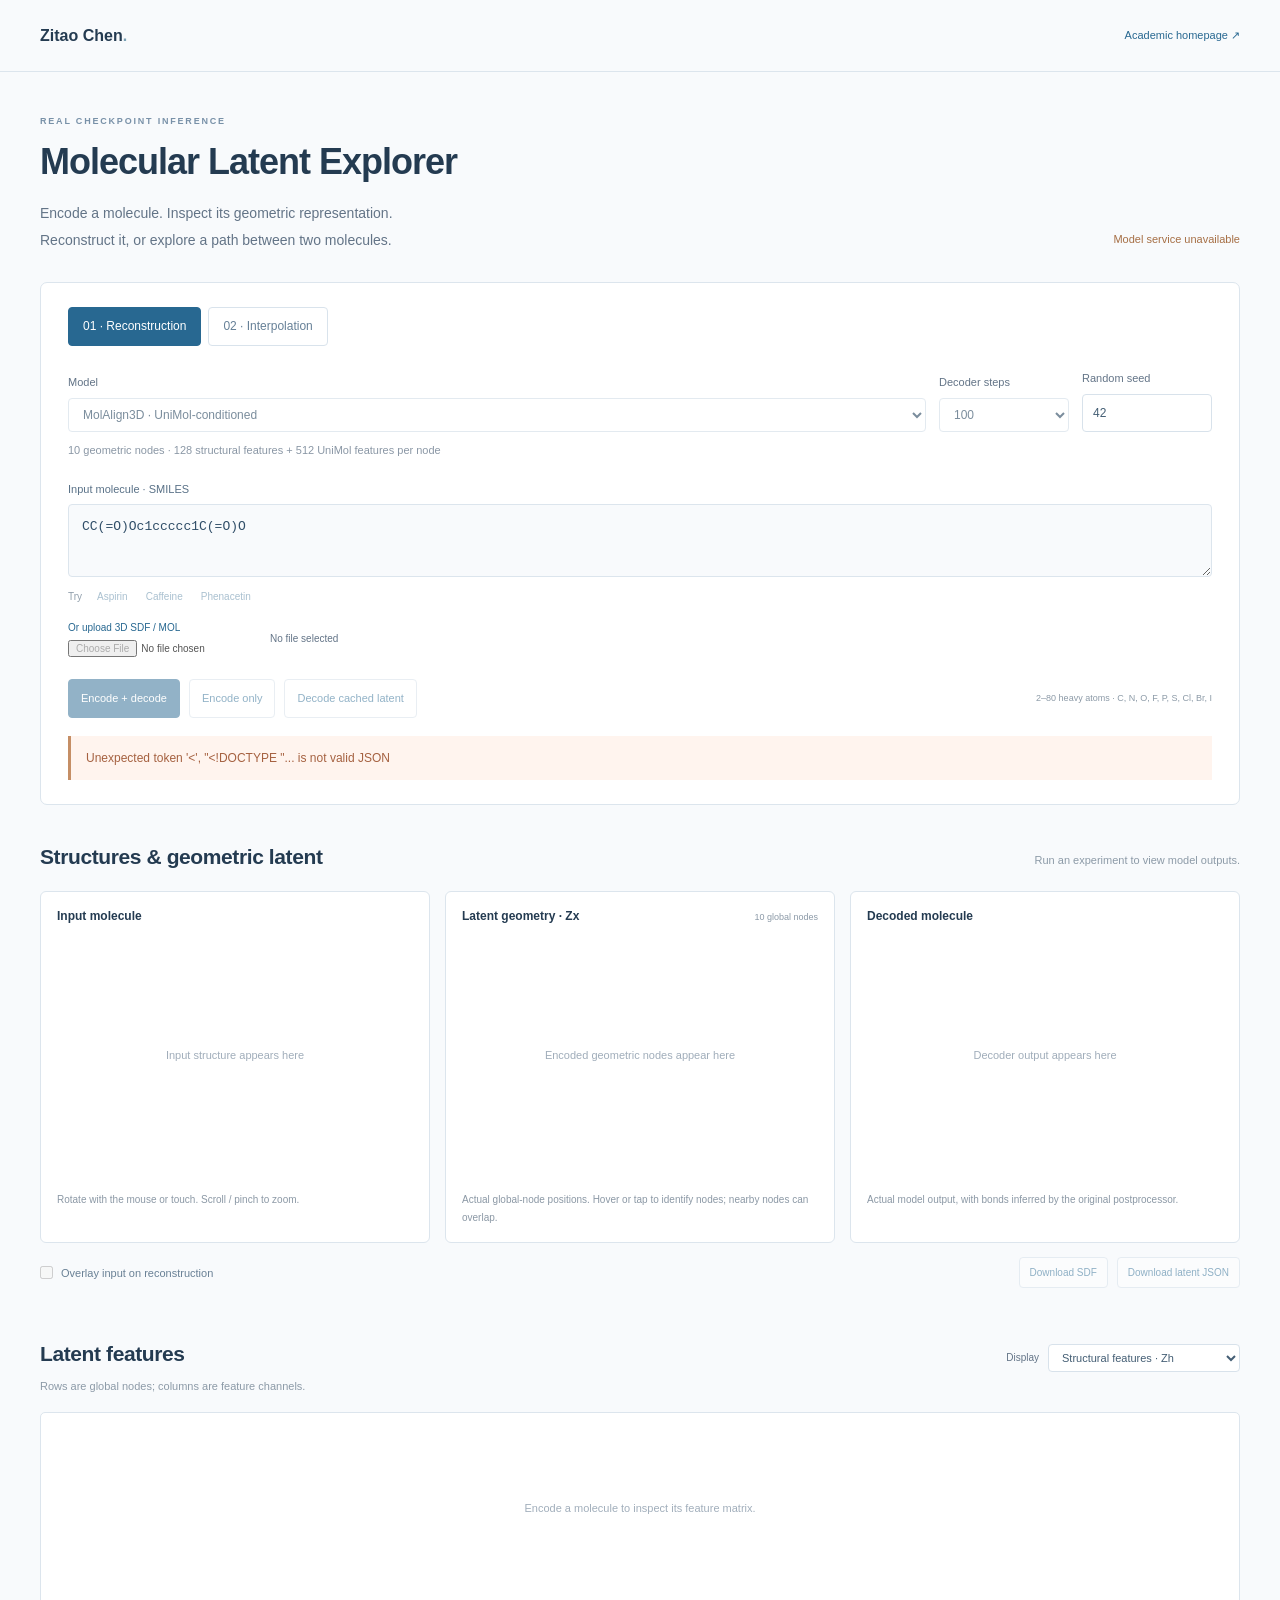
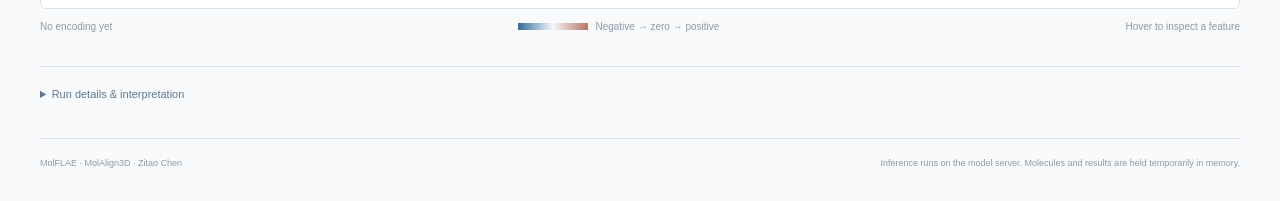
==== models/index.html @ a486e286 "Fix GitHub Pages root by moving website files out of nested folder" ====
<!doctype html>
<html lang="en">
<head>
  <meta charset="utf-8"><meta name="viewport" content="width=device-width,initial-scale=1">
  <meta name="description" content="Explore real MolFLAE and MolAlign3D checkpoints: encode molecular structures, inspect geometric latent variables, decode, and interpolate.">
  <title>Molecular Latent Explorer · Zitao Chen</title>
  <link rel="stylesheet" href="style.css">
  <script src="config.js" defer></script><script src="vendor/3Dmol-min.js" defer></script><script src="app.js" defer></script>
</head>
<body>
  <header class="topbar"><a href="/">Zitao Chen<span>.</span></a><a href="/">Academic homepage ↗</a></header>
  <main>
    <div class="intro"><p class="eyebrow">REAL CHECKPOINT INFERENCE</p><h1>Molecular Latent Explorer</h1><p>Encode a molecule. Inspect its geometric representation.<br>Reconstruct it, or explore a path between two molecules.</p><div class="connection" id="connection" role="status">Connecting to model service…</div></div>
    <div class="workspace">
      <div class="mode-selector" role="group" aria-label="Experiment"><button type="button" data-mode="reconstruction" aria-pressed="true">01 · Reconstruction</button><button type="button" data-mode="interpolation" aria-pressed="false">02 · Interpolation</button></div>
      <fieldset id="experiment-controls" disabled>
        <legend class="sr-only">Model and molecular input</legend>
        <div class="settings"><label>Model<select id="model"><option value="molalign3d">MolAlign3D · UniMol-conditioned</option><option value="molflae">MolFLAE · geometric autoencoder</option></select></label><label>Decoder steps<select id="steps"><option>50</option><option selected>100</option><option>200</option></select></label><label>Random seed<input id="seed" type="number" min="0" max="2147483647" value="42"></label><label id="frames-field" hidden>Interpolation frames<select id="frames"><option>5</option><option selected>11</option><option>21</option></select></label></div>
        <p class="model-description" id="model-description">10 geometric nodes · 128 structural features + 512 UniMol features per node</p>
        <div class="inputs" id="inputs">
          <div class="molecule-input"><label for="smiles-a" id="input-label-a">Input molecule · SMILES</label><textarea id="smiles-a" rows="2" spellcheck="false">CC(=O)Oc1ccccc1C(=O)O</textarea><div class="examples"><span>Try</span><button type="button" data-example="aspirin">Aspirin</button><button type="button" data-example="caffeine">Caffeine</button><button type="button" data-example="phenacetin">Phenacetin</button></div><div class="upload"><label class="upload-label" for="sdf-a">Or upload 3D SDF / MOL<input type="file" id="sdf-a" accept=".sdf,.mol"></label><span id="file-name-a">No file selected</span><button type="button" id="clear-file-a" hidden>Clear file</button></div></div>
          <div class="molecule-input" id="input-b" hidden><label for="smiles-b">Endpoint B · SMILES</label><textarea id="smiles-b" rows="2" spellcheck="false">CCOc1ccc(NC(C)=O)cc1</textarea><p class="input-note">SMILES are converted to one seeded 3D conformer. Uploaded 3D coordinates are used directly.</p><div class="upload"><label class="upload-label" for="sdf-b">Or upload 3D SDF / MOL<input type="file" id="sdf-b" accept=".sdf,.mol"></label><span id="file-name-b">No file selected</span><button type="button" id="clear-file-b" hidden>Clear file</button></div></div>
        </div>
        <label class="check" id="alignment-field" hidden><input type="checkbox" id="align" checked>Align endpoint B to A using corresponding latent global nodes (proper rotation)</label>
        <div class="actions"><button type="button" id="run" class="primary">Encode + decode</button><button type="button" id="encode-only">Encode only</button><button type="button" id="decode" disabled>Decode cached latent</button><span class="input-limits">2–80 heavy atoms · C, N, O, F, P, S, Cl, Br, I</span></div>
      </fieldset>
      <div class="job-status" id="job-status" hidden><div><span id="job-message" role="status" aria-live="polite">Waiting…</span><span id="elapsed"></span></div><progress id="job-progress" max="1" value="0"></progress></div>
      <p id="error" class="error" role="alert" hidden></p>
    </div>

    <section class="results" aria-labelledby="results-heading"><div class="result-heading"><h2 id="results-heading">Structures &amp; geometric latent</h2><span id="result-summary">Run an experiment to view model outputs.</span></div>
      <div class="viewer-grid" id="viewer-grid">
        <article class="view-card"><div class="view-title"><h3 id="viewer-a-label">Input molecule</h3><span id="input-atoms"></span></div><div class="viewer" id="viewer-a" role="img" aria-label="Interactive 3D input molecular structure"><span class="view-placeholder">Input structure appears here</span></div><p id="input-smiles" class="structure-caption">Rotate with the mouse or touch. Scroll / pinch to zoom.</p></article>
        <article class="view-card" id="view-card-b" hidden><div class="view-title"><h3>Endpoint B</h3><span id="input-atoms-b"></span></div><div class="viewer" id="viewer-b" role="img" aria-label="Interactive 3D endpoint B molecular structure"><span class="view-placeholder">Endpoint B appears here</span></div><p id="input-smiles-b" class="structure-caption"></p></article>
          <article class="view-card"><div class="view-title"><h3>Latent geometry · Zx</h3><span>10 global nodes</span></div><div class="viewer" id="viewer-z" role="img" aria-label="Interactive 3D latent global nodes, which are geometric representations rather than atoms"><span class="view-placeholder">Encoded geometric nodes appear here</span></div><p class="structure-caption">Actual global-node positions. Hover or tap to identify nodes; nearby nodes can overlap.</p></article>
        <article class="view-card"><div class="view-title"><h3 id="decoded-label">Decoded molecule</h3><span id="decoded-atoms"></span></div><div class="viewer" id="viewer-out" role="img" aria-label="Interactive 3D decoded molecular structure"><span class="view-placeholder">Decoder output appears here</span></div><p id="decoded-smiles" class="structure-caption">Actual model output, with bonds inferred by the original postprocessor.</p></article>
      </div>
      <div class="frame-control" id="frame-control" hidden><label for="frame-slider">Interpolation position <output id="alpha" for="frame-slider">t = 0.00</output></label><input type="range" id="frame-slider" min="0" max="10" value="0" step="1"><div><span>A · encoded endpoint</span><span>B · encoded endpoint</span></div></div>
      <div class="result-actions"><label class="check"><input type="checkbox" id="overlay" disabled>Overlay input on reconstruction</label><button type="button" id="download-sdf" disabled>Download SDF</button><button type="button" id="download-latent" disabled>Download latent JSON</button><button type="button" id="download-path" hidden>Download interpolation SDF</button></div>
      <div class="metrics" id="metrics" aria-live="polite"></div>
    </section>

    <section class="features" aria-labelledby="features-heading"><div class="result-heading"><div><h2 id="features-heading">Latent features</h2><p>Rows are global nodes; columns are feature channels.</p></div><label class="feature-selector">Display<select id="feature-kind"><option value="features">Structural features · Zh</option><option value="decoder_features">Complete decoder conditioning</option></select></label></div><div class="heatmap-shell"><canvas id="heatmap" height="195" role="img" aria-label="Latent feature heatmap, awaiting encoder output"></canvas><p id="heatmap-empty">Encode a molecule to inspect its feature matrix.</p></div><div class="heatmap-legend"><span id="feature-shape">No encoding yet</span><span><i></i>Negative → zero → positive</span><output id="feature-value">Hover to inspect a feature</output></div></section>

    <details class="run-details"><summary>Run details &amp; interpretation</summary><pre id="run-details">No run yet.</pre><p>These are the original trained checkpoints. The decoder predicts atom types and coordinates; chemical bonds are inferred afterward. RDKit sanitization is a software validity check, not a guarantee of chemical plausibility. RMSD is reported only when RDKit can find a graph correspondence between the input and decoded molecule.</p><p>For MolAlign3D, raw structural Zh has 128 channels. The decoder receives 640 channels: normalized structural features concatenated with the 512-dimensional UniMol representation. Interpolation mixes the complete conditioning, uses the same decoder seed for each frame, and rounds the interpolated heavy-atom count.</p></details>
    <footer><span>MolFLAE · MolAlign3D · Zitao Chen</span><span>Inference runs on the model server. Molecules and results are held temporarily in memory.</span></footer>
  </main>
</body></html>
---- models/style.css ----
:root{--ink:#243b51;--body:#637487;--blue:#286891;--line:#dce5ed;--soft:#f4f7fa}*{box-sizing:border-box}body{margin:0;font:14px/1.7 -apple-system,BlinkMacSystemFont,"Segoe UI",Arial,sans-serif;color:var(--body);background:#f8fafc}a{color:var(--blue);text-decoration:none}a:hover{text-decoration:underline}button,input,select,textarea{font:inherit}button{cursor:pointer}button:disabled{cursor:default;opacity:.5}button:focus-visible,input:focus-visible,select:focus-visible,textarea:focus-visible,a:focus-visible,summary:focus-visible{outline:2px solid var(--blue);outline-offset:3px}h1,h2,h3,p{margin:0}h1,h2,h3{color:var(--ink)}.sr-only{position:absolute;width:1px;height:1px;overflow:hidden;clip:rect(0,0,0,0)}[hidden]{display:none!important}.topbar{display:flex;align-items:center;justify-content:space-between;max-width:1280px;padding:22px 40px;margin:auto;border-bottom:1px solid var(--line)}.topbar>a:first-child{font-size:16px;font-weight:600;color:var(--ink)}.topbar>a:first-child span{color:#79a1b5}.topbar>a:last-child{font-size:11px}main{max-width:1280px;padding:0 40px 30px;margin:auto}.intro{position:relative;padding:42px 0 29px}.eyebrow{font-size:9px;letter-spacing:1.8px;color:#7891a8;margin-bottom:10px;font-weight:600}h1{font-size:36px;letter-spacing:-1px;font-weight:550;line-height:1.3;margin-bottom:14px}.intro>p:not(.eyebrow){font-size:14px;line-height:1.9}.connection{position:absolute;right:0;bottom:34px;font-size:11px;color:#8a97a4}.connection.connected{color:#54836b}.connection.failed{color:#a66f45}.workspace{border:1px solid var(--line);border-radius:7px;background:#fff;padding:24px 27px}.mode-selector{display:flex;gap:7px;margin-bottom:23px;flex-wrap:wrap}.mode-selector button{border:1px solid #d9e3ec;padding:8px 14px;color:#668097;background:#fff;border-radius:4px;font-size:12px}.mode-selector button[aria-pressed=true]{color:#fff;background:var(--blue);border-color:var(--blue)}fieldset{margin:0;padding:0;border:0;min-width:0}.settings{display:flex;gap:13px;flex-wrap:wrap;align-items:end}.settings>label{display:flex;flex-direction:column;gap:6px;font-size:11px;min-width:0}.settings>label:first-child{flex:1 1 300px}.settings>label:not(:first-child){flex:0 1 130px}select,input[type=number]{border:1px solid #d8e2eb;background:#fff;border-radius:4px;padding:8px 10px;color:#445e74;max-width:100%;min-width:0;font-size:12px}.model-description{font-size:11px;color:#8a97a5;margin-top:9px}.inputs{display:grid;grid-template-columns:minmax(0,1fr);gap:22px;margin-top:20px}.inputs.paired{grid-template-columns:repeat(2,minmax(0,1fr))}.molecule-input{min-width:0}.molecule-input>label{font-size:11px;color:#597187;display:block;margin-bottom:6px}textarea{width:100%;display:block;resize:vertical;min-height:73px;background:#f8fafc;border:1px solid #dce5ed;border-radius:4px;padding:11px 13px;color:#304e68;font:13px/1.7 ui-monospace,SFMono-Regular,Menlo,monospace;overflow-wrap:anywhere}.examples{display:flex;align-items:center;flex-wrap:wrap;gap:6px;margin-top:8px;font-size:10px}.examples>span{margin-right:3px;color:#92a0ad}.examples button{font-size:10px;background:#fff;border:0;color:#5784a3;padding:3px 6px}.upload{display:flex;align-items:center;flex-wrap:wrap;gap:7px 12px;margin-top:11px;font-size:10px}.upload-label{color:var(--blue);cursor:pointer;position:relative}.upload input[type=file]{display:block;max-width:205px;margin-top:4px;font-size:10px}.upload>span{font-size:10px;overflow-wrap:anywhere}.upload button{border:0;background:none;color:#8a6b5b;font-size:10px;padding:2px}.input-note{font-size:10px;margin-top:8px;line-height:1.8;color:#8c99a5}.check{display:inline-flex;gap:8px;align-items:center;font-size:11px;color:#698095}.check input{margin:0;accent-color:var(--blue)}#alignment-field{margin-top:17px}.actions{display:flex;gap:9px;align-items:center;flex-wrap:wrap;margin-top:22px}.actions button,.result-actions button{padding:9px 12px;border:1px solid #d4dfe9;border-radius:4px;color:var(--blue);background:#fff;font-size:11px}.actions .primary{color:#fff;background:var(--blue);border-color:var(--blue)}.input-limits{margin-left:auto;color:#8c9aa7;font-size:9px}.job-status{margin-top:21px;font-size:11px}.job-status>div{display:flex;justify-content:space-between;gap:15px}.job-status progress{display:block;width:100%;height:6px;border:0;accent-color:var(--blue);margin-top:9px}.error{font-size:12px;background:#fff4ee;color:#a56140;border-left:3px solid #c58e65;padding:12px 15px;margin-top:18px}.results,.features{margin-top:34px}.result-heading{display:flex;justify-content:space-between;align-items:baseline;gap:12px;flex-wrap:wrap;margin-bottom:16px}h2{font-size:21px;font-weight:550;letter-spacing:-.4px}.result-heading>span{font-size:11px;color:#8c9aa7}.result-heading p{font-size:11px;color:#8c9aa7;margin-top:5px}.viewer-grid{display:grid;grid-template-columns:repeat(3,minmax(0,1fr));gap:15px}.viewer-grid.four{grid-template-columns:repeat(4,minmax(0,1fr))}.view-card{background:#fff;border:1px solid var(--line);border-radius:6px;min-width:0;overflow:hidden}.view-title{display:flex;justify-content:space-between;gap:9px;align-items:baseline;padding:14px 16px 0}h3{font-size:12px;font-weight:550}.view-title>span{font-size:9px;color:#8b99a7;white-space:nowrap}.viewer{height:265px;position:relative;background:#fff;isolation:isolate}.viewer canvas{max-width:100%}.view-placeholder{position:absolute;left:15px;right:15px;top:45%;text-align:center;color:#a0adba;font-size:11px}.structure-caption{padding:0 16px 15px;min-height:46px;font-size:10px;line-height:1.8;color:#8b98a5;overflow-wrap:anywhere}.frame-control{background:#eef4f8;border-radius:5px;padding:16px 20px;margin-top:17px}.frame-control label{font-size:12px;color:#4e6e86;display:block}.frame-control output{float:right;font-variant-numeric:tabular-nums}.frame-control input{display:block;width:100%;accent-color:var(--blue);margin:12px 0 6px}.frame-control>div{display:flex;justify-content:space-between;font-size:10px;color:#8a9ba8}.result-actions{display:flex;gap:9px;flex-wrap:wrap;align-items:center;margin-top:14px}.result-actions .check{margin-right:auto}.result-actions button{font-size:10px;padding:6px 10px}.metrics{display:flex;gap:7px 20px;flex-wrap:wrap;font-size:11px;margin-top:14px;color:#7d8f9e}.metrics span{border-right:1px solid #dce5ed;padding-right:19px}.metrics span:last-child{border-right:0}.metrics strong{font-weight:550;color:#486a83;margin-left:5px}.feature-selector{font-size:10px;display:flex;align-items:center;gap:9px}.feature-selector select{font-size:11px;padding:6px 9px}.heatmap-shell{position:relative;border:1px solid var(--line);border-radius:5px;background:#fff;min-height:195px}#heatmap{display:block;width:100%;height:195px}#heatmap-empty{position:absolute;left:20px;right:20px;top:44%;text-align:center;font-size:11px;color:#a1aebb;pointer-events:none}.heatmap-legend{display:flex;gap:8px 22px;justify-content:space-between;flex-wrap:wrap;font-size:10px;margin-top:9px;color:#8c9aa7}.heatmap-legend i{display:inline-block;width:70px;height:7px;background:linear-gradient(90deg,#346b9b,#f5f7fa,#b77762);margin-right:7px}.heatmap-legend output{font-variant-numeric:tabular-nums}.run-details{margin-top:31px;border-top:1px solid var(--line);padding-top:18px;font-size:11px}.run-details summary{color:#5b7890;cursor:pointer;width:max-content;max-width:100%}.run-details pre{font-size:10px;padding:16px;background:#eef3f7;border-radius:4px;white-space:pre-wrap;overflow-wrap:anywhere;margin:13px 0}.run-details p{font-size:11px;line-height:1.9;color:#8a98a5;margin:10px 0}footer{margin-top:34px;padding-top:17px;border-top:1px solid var(--line);display:flex;justify-content:space-between;gap:12px;font-size:9px;color:#8c9aa7}@media(max-width:1000px){main,.topbar{padding-left:25px;padding-right:25px}.viewer-grid.four{grid-template-columns:repeat(2,minmax(0,1fr))}.connection{position:static;margin-top:16px}.intro{padding-top:31px}.input-limits{flex-basis:100%;margin-top:5px}.view-title{flex-wrap:wrap;gap:3px}.workspace{padding:21px}.viewer{height:235px}}@media(max-width:650px){main,.topbar{padding-left:17px;padding-right:17px}.topbar{padding-top:17px;padding-bottom:17px}h1{font-size:28px}.intro>p:not(.eyebrow){font-size:12px}.settings{gap:10px}.settings>label:first-child{flex-basis:100%}.settings>label:not(:first-child){flex:1 1 90px}.settings input{width:100%}.inputs.paired{grid-template-columns:1fr}.workspace{padding:18px 15px}.viewer-grid,.viewer-grid.four{grid-template-columns:1fr}.viewer{height:270px}.view-title{flex-wrap:nowrap}.mode-selector button{font-size:11px;padding:8px 10px}.result-heading h2{font-size:19px}.metrics{font-size:10px;gap:6px 10px}.metrics span{padding-right:9px}.feature-selector{flex-wrap:wrap;gap:7px}.feature-selector select{max-width:100%}.heatmap-legend{font-size:9px}.result-actions .check{flex-basis:100%;margin-bottom:4px}.input-limits{font-size:8px}footer{flex-wrap:wrap}.actions button{padding:9px 10px;font-size:10px}.topbar>a:last-child{font-size:10px}.check{font-size:10px}textarea{font-size:12px}#alignment-field{align-items:start}.view-title>span{font-size:9px}}@media(pointer:coarse){button{min-height:40px}input[type=range]{min-height:32px}textarea,input[type=number],select{font-size:16px}}@media(prefers-reduced-motion:reduce){*{scroll-behavior:auto!important}}
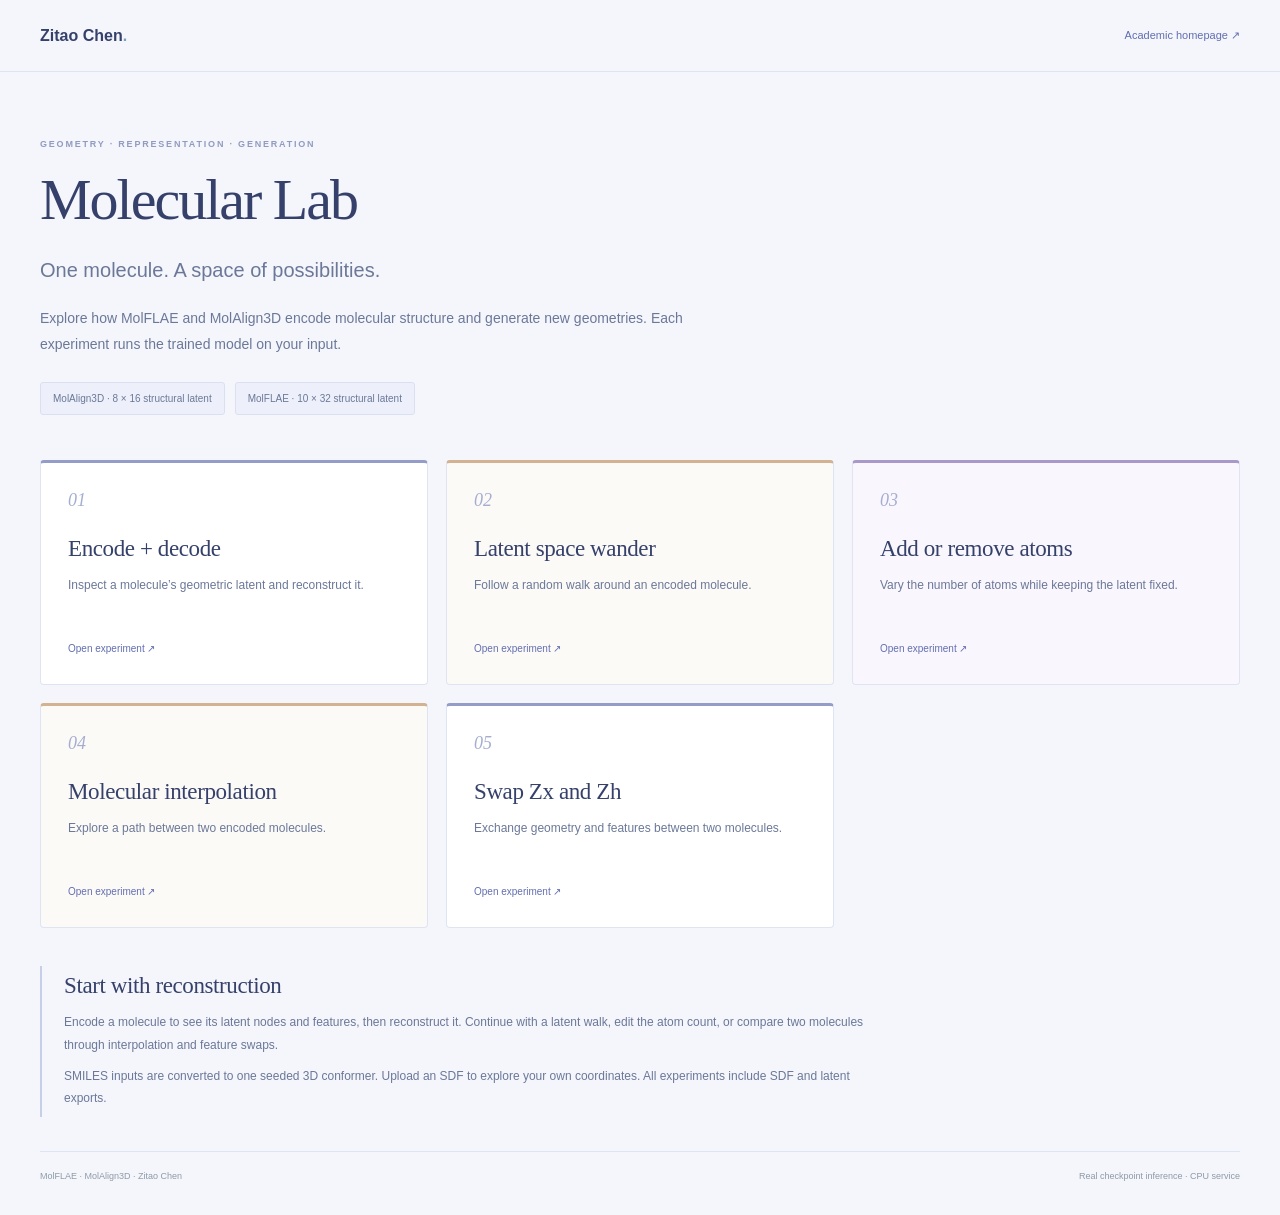
==== commit 9c41697f: "Publish five molecular experiments with the verified 16D MolAlign3D release" ====
--- a/models/index.html
+++ b/models/index.html
@@ -1,48 +1 @@
-<!doctype html>
-<html lang="en">
-<head>
-  <meta charset="utf-8"><meta name="viewport" content="width=device-width,initial-scale=1">
-  <meta name="description" content="Explore real MolFLAE and MolAlign3D checkpoints: encode molecular structures, inspect geometric latent variables, decode, and interpolate.">
-  <title>Molecular Latent Explorer · Zitao Chen</title>
-  <link rel="stylesheet" href="style.css">
-  <script src="config.js" defer></script><script src="vendor/3Dmol-min.js" defer></script><script src="app.js" defer></script>
-</head>
-<body>
-  <header class="topbar"><a href="/">Zitao Chen<span>.</span></a><a href="/">Academic homepage ↗</a></header>
-  <main>
-    <div class="intro"><p class="eyebrow">REAL CHECKPOINT INFERENCE</p><h1>Molecular Latent Explorer</h1><p>Encode a molecule. Inspect its geometric representation.<br>Reconstruct it, or explore a path between two molecules.</p><div class="connection" id="connection" role="status">Connecting to model service…</div></div>
-    <div class="workspace">
-      <div class="mode-selector" role="group" aria-label="Experiment"><button type="button" data-mode="reconstruction" aria-pressed="true">01 · Reconstruction</button><button type="button" data-mode="interpolation" aria-pressed="false">02 · Interpolation</button></div>
-      <fieldset id="experiment-controls" disabled>
-        <legend class="sr-only">Model and molecular input</legend>
-        <div class="settings"><label>Model<select id="model"><option value="molalign3d">MolAlign3D · UniMol-conditioned</option><option value="molflae">MolFLAE · geometric autoencoder</option></select></label><label>Decoder steps<select id="steps"><option>50</option><option selected>100</option><option>200</option></select></label><label>Random seed<input id="seed" type="number" min="0" max="2147483647" value="42"></label><label id="frames-field" hidden>Interpolation frames<select id="frames"><option>5</option><option selected>11</option><option>21</option></select></label></div>
-        <p class="model-description" id="model-description">10 geometric nodes · 128 structural features + 512 UniMol features per node</p>
-        <div class="inputs" id="inputs">
-          <div class="molecule-input"><label for="smiles-a" id="input-label-a">Input molecule · SMILES</label><textarea id="smiles-a" rows="2" spellcheck="false">CC(=O)Oc1ccccc1C(=O)O</textarea><div class="examples"><span>Try</span><button type="button" data-example="aspirin">Aspirin</button><button type="button" data-example="caffeine">Caffeine</button><button type="button" data-example="phenacetin">Phenacetin</button></div><div class="upload"><label class="upload-label" for="sdf-a">Or upload 3D SDF / MOL<input type="file" id="sdf-a" accept=".sdf,.mol"></label><span id="file-name-a">No file selected</span><button type="button" id="clear-file-a" hidden>Clear file</button></div></div>
-          <div class="molecule-input" id="input-b" hidden><label for="smiles-b">Endpoint B · SMILES</label><textarea id="smiles-b" rows="2" spellcheck="false">CCOc1ccc(NC(C)=O)cc1</textarea><p class="input-note">SMILES are converted to one seeded 3D conformer. Uploaded 3D coordinates are used directly.</p><div class="upload"><label class="upload-label" for="sdf-b">Or upload 3D SDF / MOL<input type="file" id="sdf-b" accept=".sdf,.mol"></label><span id="file-name-b">No file selected</span><button type="button" id="clear-file-b" hidden>Clear file</button></div></div>
-        </div>
-        <label class="check" id="alignment-field" hidden><input type="checkbox" id="align" checked>Align endpoint B to A using corresponding latent global nodes (proper rotation)</label>
-        <div class="actions"><button type="button" id="run" class="primary">Encode + decode</button><button type="button" id="encode-only">Encode only</button><button type="button" id="decode" disabled>Decode cached latent</button><span class="input-limits">2–80 heavy atoms · C, N, O, F, P, S, Cl, Br, I</span></div>
-      </fieldset>
-      <div class="job-status" id="job-status" hidden><div><span id="job-message" role="status" aria-live="polite">Waiting…</span><span id="elapsed"></span></div><progress id="job-progress" max="1" value="0"></progress></div>
-      <p id="error" class="error" role="alert" hidden></p>
-    </div>
-
-    <section class="results" aria-labelledby="results-heading"><div class="result-heading"><h2 id="results-heading">Structures &amp; geometric latent</h2><span id="result-summary">Run an experiment to view model outputs.</span></div>
-      <div class="viewer-grid" id="viewer-grid">
-        <article class="view-card"><div class="view-title"><h3 id="viewer-a-label">Input molecule</h3><span id="input-atoms"></span></div><div class="viewer" id="viewer-a" role="img" aria-label="Interactive 3D input molecular structure"><span class="view-placeholder">Input structure appears here</span></div><p id="input-smiles" class="structure-caption">Rotate with the mouse or touch. Scroll / pinch to zoom.</p></article>
-        <article class="view-card" id="view-card-b" hidden><div class="view-title"><h3>Endpoint B</h3><span id="input-atoms-b"></span></div><div class="viewer" id="viewer-b" role="img" aria-label="Interactive 3D endpoint B molecular structure"><span class="view-placeholder">Endpoint B appears here</span></div><p id="input-smiles-b" class="structure-caption"></p></article>
-          <article class="view-card"><div class="view-title"><h3>Latent geometry · Zx</h3><span>10 global nodes</span></div><div class="viewer" id="viewer-z" role="img" aria-label="Interactive 3D latent global nodes, which are geometric representations rather than atoms"><span class="view-placeholder">Encoded geometric nodes appear here</span></div><p class="structure-caption">Actual global-node positions. Hover or tap to identify nodes; nearby nodes can overlap.</p></article>
-        <article class="view-card"><div class="view-title"><h3 id="decoded-label">Decoded molecule</h3><span id="decoded-atoms"></span></div><div class="viewer" id="viewer-out" role="img" aria-label="Interactive 3D decoded molecular structure"><span class="view-placeholder">Decoder output appears here</span></div><p id="decoded-smiles" class="structure-caption">Actual model output, with bonds inferred by the original postprocessor.</p></article>
-      </div>
-      <div class="frame-control" id="frame-control" hidden><label for="frame-slider">Interpolation position <output id="alpha" for="frame-slider">t = 0.00</output></label><input type="range" id="frame-slider" min="0" max="10" value="0" step="1"><div><span>A · encoded endpoint</span><span>B · encoded endpoint</span></div></div>
-      <div class="result-actions"><label class="check"><input type="checkbox" id="overlay" disabled>Overlay input on reconstruction</label><button type="button" id="download-sdf" disabled>Download SDF</button><button type="button" id="download-latent" disabled>Download latent JSON</button><button type="button" id="download-path" hidden>Download interpolation SDF</button></div>
-      <div class="metrics" id="metrics" aria-live="polite"></div>
-    </section>
-
-    <section class="features" aria-labelledby="features-heading"><div class="result-heading"><div><h2 id="features-heading">Latent features</h2><p>Rows are global nodes; columns are feature channels.</p></div><label class="feature-selector">Display<select id="feature-kind"><option value="features">Structural features · Zh</option><option value="decoder_features">Complete decoder conditioning</option></select></label></div><div class="heatmap-shell"><canvas id="heatmap" height="195" role="img" aria-label="Latent feature heatmap, awaiting encoder output"></canvas><p id="heatmap-empty">Encode a molecule to inspect its feature matrix.</p></div><div class="heatmap-legend"><span id="feature-shape">No encoding yet</span><span><i></i>Negative → zero → positive</span><output id="feature-value">Hover to inspect a feature</output></div></section>
-
-    <details class="run-details"><summary>Run details &amp; interpretation</summary><pre id="run-details">No run yet.</pre><p>These are the original trained checkpoints. The decoder predicts atom types and coordinates; chemical bonds are inferred afterward. RDKit sanitization is a software validity check, not a guarantee of chemical plausibility. RMSD is reported only when RDKit can find a graph correspondence between the input and decoded molecule.</p><p>For MolAlign3D, raw structural Zh has 128 channels. The decoder receives 640 channels: normalized structural features concatenated with the 512-dimensional UniMol representation. Interpolation mixes the complete conditioning, uses the same decoder seed for each frame, and rounds the interpolated heavy-atom count.</p></details>
-    <footer><span>MolFLAE · MolAlign3D · Zitao Chen</span><span>Inference runs on the model server. Molecules and results are held temporarily in memory.</span></footer>
-  </main>
-</body></html>
+<!doctype html><html lang="en"><head><meta charset="utf-8"><meta name="viewport" content="width=device-width,initial-scale=1"><title>Molecular Lab · Zitao Chen</title><meta name="description" content="Explore MolFLAE and MolAlign3D through five experiments with real trained models."><link rel="stylesheet" href="style.css"></head><body><header class="topbar"><a href="/">Zitao Chen<span>.</span></a><a href="/">Academic homepage ↗</a></header><main><div class="lab-hero"><p class="eyebrow">GEOMETRY · REPRESENTATION · GENERATION</p><h1>Molecular Lab</h1><p>One molecule. A space of possibilities.</p><p class="lab-description">Explore how MolFLAE and MolAlign3D encode molecular structure and generate new geometries. Each experiment runs the trained model on your input.</p><div class="model-badges"><span>MolAlign3D · 8 × 16 structural latent</span><span>MolFLAE · 10 × 32 structural latent</span></div></div><div class="experiment-cards"><a class="experiment-card" href="encode-decode/"><span class="card-number">01</span><h2>Encode + decode</h2><p>Inspect a molecule’s geometric latent and reconstruct it.</p><span class="card-link">Open experiment ↗</span></a><a class="experiment-card" href="wander/"><span class="card-number">02</span><h2>Latent space wander</h2><p>Follow a random walk around an encoded molecule.</p><span class="card-link">Open experiment ↗</span></a><a class="experiment-card" href="atom-edit/"><span class="card-number">03</span><h2>Add or remove atoms</h2><p>Vary the number of atoms while keeping the latent fixed.</p><span class="card-link">Open experiment ↗</span></a><a class="experiment-card" href="interpolation/"><span class="card-number">04</span><h2>Molecular interpolation</h2><p>Explore a path between two encoded molecules.</p><span class="card-link">Open experiment ↗</span></a><a class="experiment-card" href="swap/"><span class="card-number">05</span><h2>Swap Zx and Zh</h2><p>Exchange geometry and features between two molecules.</p><span class="card-link">Open experiment ↗</span></a></div><aside class="lab-note"><h2>Start with reconstruction</h2><p>Encode a molecule to see its latent nodes and features, then reconstruct it. Continue with a latent walk, edit the atom count, or compare two molecules through interpolation and feature swaps.</p><p>SMILES inputs are converted to one seeded 3D conformer. Upload an SDF to explore your own coordinates. All experiments include SDF and latent exports.</p></aside><footer><span>MolFLAE · MolAlign3D · Zitao Chen</span><span>Real checkpoint inference · CPU service</span></footer></main></body></html>
--- a/models/style.css
+++ b/models/style.css
@@ -1 +1,3 @@
 :root{--ink:#243b51;--body:#637487;--blue:#286891;--line:#dce5ed;--soft:#f4f7fa}*{box-sizing:border-box}body{margin:0;font:14px/1.7 -apple-system,BlinkMacSystemFont,"Segoe UI",Arial,sans-serif;color:var(--body);background:#f8fafc}a{color:var(--blue);text-decoration:none}a:hover{text-decoration:underline}button,input,select,textarea{font:inherit}button{cursor:pointer}button:disabled{cursor:default;opacity:.5}button:focus-visible,input:focus-visible,select:focus-visible,textarea:focus-visible,a:focus-visible,summary:focus-visible{outline:2px solid var(--blue);outline-offset:3px}h1,h2,h3,p{margin:0}h1,h2,h3{color:var(--ink)}.sr-only{position:absolute;width:1px;height:1px;overflow:hidden;clip:rect(0,0,0,0)}[hidden]{display:none!important}.topbar{display:flex;align-items:center;justify-content:space-between;max-width:1280px;padding:22px 40px;margin:auto;border-bottom:1px solid var(--line)}.topbar>a:first-child{font-size:16px;font-weight:600;color:var(--ink)}.topbar>a:first-child span{color:#79a1b5}.topbar>a:last-child{font-size:11px}main{max-width:1280px;padding:0 40px 30px;margin:auto}.intro{position:relative;padding:42px 0 29px}.eyebrow{font-size:9px;letter-spacing:1.8px;color:#7891a8;margin-bottom:10px;font-weight:600}h1{font-size:36px;letter-spacing:-1px;font-weight:550;line-height:1.3;margin-bottom:14px}.intro>p:not(.eyebrow){font-size:14px;line-height:1.9}.connection{position:absolute;right:0;bottom:34px;font-size:11px;color:#8a97a4}.connection.connected{color:#54836b}.connection.failed{color:#a66f45}.workspace{border:1px solid var(--line);border-radius:7px;background:#fff;padding:24px 27px}.mode-selector{display:flex;gap:7px;margin-bottom:23px;flex-wrap:wrap}.mode-selector button{border:1px solid #d9e3ec;padding:8px 14px;color:#668097;background:#fff;border-radius:4px;font-size:12px}.mode-selector button[aria-pressed=true]{color:#fff;background:var(--blue);border-color:var(--blue)}fieldset{margin:0;padding:0;border:0;min-width:0}.settings{display:flex;gap:13px;flex-wrap:wrap;align-items:end}.settings>label{display:flex;flex-direction:column;gap:6px;font-size:11px;min-width:0}.settings>label:first-child{flex:1 1 300px}.settings>label:not(:first-child){flex:0 1 130px}select,input[type=number]{border:1px solid #d8e2eb;background:#fff;border-radius:4px;padding:8px 10px;color:#445e74;max-width:100%;min-width:0;font-size:12px}.model-description{font-size:11px;color:#8a97a5;margin-top:9px}.inputs{display:grid;grid-template-columns:minmax(0,1fr);gap:22px;margin-top:20px}.inputs.paired{grid-template-columns:repeat(2,minmax(0,1fr))}.molecule-input{min-width:0}.molecule-input>label{font-size:11px;color:#597187;display:block;margin-bottom:6px}textarea{width:100%;display:block;resize:vertical;min-height:73px;background:#f8fafc;border:1px solid #dce5ed;border-radius:4px;padding:11px 13px;color:#304e68;font:13px/1.7 ui-monospace,SFMono-Regular,Menlo,monospace;overflow-wrap:anywhere}.examples{display:flex;align-items:center;flex-wrap:wrap;gap:6px;margin-top:8px;font-size:10px}.examples>span{margin-right:3px;color:#92a0ad}.examples button{font-size:10px;background:#fff;border:0;color:#5784a3;padding:3px 6px}.upload{display:flex;align-items:center;flex-wrap:wrap;gap:7px 12px;margin-top:11px;font-size:10px}.upload-label{color:var(--blue);cursor:pointer;position:relative}.upload input[type=file]{display:block;max-width:205px;margin-top:4px;font-size:10px}.upload>span{font-size:10px;overflow-wrap:anywhere}.upload button{border:0;background:none;color:#8a6b5b;font-size:10px;padding:2px}.input-note{font-size:10px;margin-top:8px;line-height:1.8;color:#8c99a5}.check{display:inline-flex;gap:8px;align-items:center;font-size:11px;color:#698095}.check input{margin:0;accent-color:var(--blue)}#alignment-field{margin-top:17px}.actions{display:flex;gap:9px;align-items:center;flex-wrap:wrap;margin-top:22px}.actions button,.result-actions button{padding:9px 12px;border:1px solid #d4dfe9;border-radius:4px;color:var(--blue);background:#fff;font-size:11px}.actions .primary{color:#fff;background:var(--blue);border-color:var(--blue)}.input-limits{margin-left:auto;color:#8c9aa7;font-size:9px}.job-status{margin-top:21px;font-size:11px}.job-status>div{display:flex;justify-content:space-between;gap:15px}.job-status progress{display:block;width:100%;height:6px;border:0;accent-color:var(--blue);margin-top:9px}.error{font-size:12px;background:#fff4ee;color:#a56140;border-left:3px solid #c58e65;padding:12px 15px;margin-top:18px}.results,.features{margin-top:34px}.result-heading{display:flex;justify-content:space-between;align-items:baseline;gap:12px;flex-wrap:wrap;margin-bottom:16px}h2{font-size:21px;font-weight:550;letter-spacing:-.4px}.result-heading>span{font-size:11px;color:#8c9aa7}.result-heading p{font-size:11px;color:#8c9aa7;margin-top:5px}.viewer-grid{display:grid;grid-template-columns:repeat(3,minmax(0,1fr));gap:15px}.viewer-grid.four{grid-template-columns:repeat(4,minmax(0,1fr))}.view-card{background:#fff;border:1px solid var(--line);border-radius:6px;min-width:0;overflow:hidden}.view-title{display:flex;justify-content:space-between;gap:9px;align-items:baseline;padding:14px 16px 0}h3{font-size:12px;font-weight:550}.view-title>span{font-size:9px;color:#8b99a7;white-space:nowrap}.viewer{height:265px;position:relative;background:#fff;isolation:isolate}.viewer canvas{max-width:100%}.view-placeholder{position:absolute;left:15px;right:15px;top:45%;text-align:center;color:#a0adba;font-size:11px}.structure-caption{padding:0 16px 15px;min-height:46px;font-size:10px;line-height:1.8;color:#8b98a5;overflow-wrap:anywhere}.frame-control{background:#eef4f8;border-radius:5px;padding:16px 20px;margin-top:17px}.frame-control label{font-size:12px;color:#4e6e86;display:block}.frame-control output{float:right;font-variant-numeric:tabular-nums}.frame-control input{display:block;width:100%;accent-color:var(--blue);margin:12px 0 6px}.frame-control>div{display:flex;justify-content:space-between;font-size:10px;color:#8a9ba8}.result-actions{display:flex;gap:9px;flex-wrap:wrap;align-items:center;margin-top:14px}.result-actions .check{margin-right:auto}.result-actions button{font-size:10px;padding:6px 10px}.metrics{display:flex;gap:7px 20px;flex-wrap:wrap;font-size:11px;margin-top:14px;color:#7d8f9e}.metrics span{border-right:1px solid #dce5ed;padding-right:19px}.metrics span:last-child{border-right:0}.metrics strong{font-weight:550;color:#486a83;margin-left:5px}.feature-selector{font-size:10px;display:flex;align-items:center;gap:9px}.feature-selector select{font-size:11px;padding:6px 9px}.heatmap-shell{position:relative;border:1px solid var(--line);border-radius:5px;background:#fff;min-height:195px}#heatmap{display:block;width:100%;height:195px}#heatmap-empty{position:absolute;left:20px;right:20px;top:44%;text-align:center;font-size:11px;color:#a1aebb;pointer-events:none}.heatmap-legend{display:flex;gap:8px 22px;justify-content:space-between;flex-wrap:wrap;font-size:10px;margin-top:9px;color:#8c9aa7}.heatmap-legend i{display:inline-block;width:70px;height:7px;background:linear-gradient(90deg,#346b9b,#f5f7fa,#b77762);margin-right:7px}.heatmap-legend output{font-variant-numeric:tabular-nums}.run-details{margin-top:31px;border-top:1px solid var(--line);padding-top:18px;font-size:11px}.run-details summary{color:#5b7890;cursor:pointer;width:max-content;max-width:100%}.run-details pre{font-size:10px;padding:16px;background:#eef3f7;border-radius:4px;white-space:pre-wrap;overflow-wrap:anywhere;margin:13px 0}.run-details p{font-size:11px;line-height:1.9;color:#8a98a5;margin:10px 0}footer{margin-top:34px;padding-top:17px;border-top:1px solid var(--line);display:flex;justify-content:space-between;gap:12px;font-size:9px;color:#8c9aa7}@media(max-width:1000px){main,.topbar{padding-left:25px;padding-right:25px}.viewer-grid.four{grid-template-columns:repeat(2,minmax(0,1fr))}.connection{position:static;margin-top:16px}.intro{padding-top:31px}.input-limits{flex-basis:100%;margin-top:5px}.view-title{flex-wrap:wrap;gap:3px}.workspace{padding:21px}.viewer{height:235px}}@media(max-width:650px){main,.topbar{padding-left:17px;padding-right:17px}.topbar{padding-top:17px;padding-bottom:17px}h1{font-size:28px}.intro>p:not(.eyebrow){font-size:12px}.settings{gap:10px}.settings>label:first-child{flex-basis:100%}.settings>label:not(:first-child){flex:1 1 90px}.settings input{width:100%}.inputs.paired{grid-template-columns:1fr}.workspace{padding:18px 15px}.viewer-grid,.viewer-grid.four{grid-template-columns:1fr}.viewer{height:270px}.view-title{flex-wrap:nowrap}.mode-selector button{font-size:11px;padding:8px 10px}.result-heading h2{font-size:19px}.metrics{font-size:10px;gap:6px 10px}.metrics span{padding-right:9px}.feature-selector{flex-wrap:wrap;gap:7px}.feature-selector select{max-width:100%}.heatmap-legend{font-size:9px}.result-actions .check{flex-basis:100%;margin-bottom:4px}.input-limits{font-size:8px}footer{flex-wrap:wrap}.actions button{padding:9px 10px;font-size:10px}.topbar>a:last-child{font-size:10px}.check{font-size:10px}textarea{font-size:12px}#alignment-field{align-items:start}.view-title>span{font-size:9px}}@media(pointer:coarse){button{min-height:40px}input[type=range]{min-height:32px}textarea,input[type=number],select{font-size:16px}}@media(prefers-reduced-motion:reduce){*{scroll-behavior:auto!important}}
+
+:root{--blue:#626eb0;--ink:#35416a;--body:#6b7898;--line:#dfe4f2}body{background:#f5f6fc}.eyebrow{color:#909bc0}.topbar{max-width:1280px}.intro h1,.lab-hero h1{font-family:Georgia,serif;font-weight:400}.intro{padding-bottom:26px}.intro>p:not(.eyebrow){max-width:780px}.connection{position:static;margin-top:15px}.workspace{border-radius:6px;box-shadow:0 12px 40px #35416a04}.experiment-nav{display:flex;gap:6px;flex-wrap:wrap;margin-bottom:25px;padding-bottom:20px;border-bottom:1px solid var(--line)}.experiment-nav a{font-size:11px;padding:7px 10px;color:#7c88a7;border-radius:3px}.experiment-nav a[aria-current]{background:#e9ecf9;color:#5663a6}.lab-hero{padding:65px 0 45px;max-width:850px}.lab-hero h1{font-size:58px;letter-spacing:-2px;margin-bottom:15px}.lab-hero>p:not(.eyebrow){font-size:20px}.lab-hero .lab-description{font-size:14px!important;max-width:690px;margin-top:18px;line-height:1.9}.model-badges{display:flex;gap:10px;flex-wrap:wrap;margin-top:24px}.model-badges span{font-size:10px;padding:7px 12px;border:1px solid #dbe0f1;border-radius:3px;background:#edf0fa}.experiment-cards{display:grid;grid-template-columns:repeat(3,minmax(0,1fr));gap:18px}.experiment-card{display:flex;flex-direction:column;background:#fff;border:1px solid var(--line);border-top:3px solid #939dc7;padding:27px;min-height:225px;border-radius:4px;transition:transform .18s,box-shadow .18s}.experiment-card:nth-child(2n){border-top-color:#d2b290;background:#fcfaf7}.experiment-card:nth-child(3){border-top-color:#a999c8;background:#f9f7fd}.experiment-card:hover{transform:translateY(-3px);box-shadow:0 12px 24px #35416a0b;text-decoration:none}.card-number{font:italic 18px Georgia,serif;color:#a5aed0;margin-bottom:23px}.experiment-card h2{font:400 23px Georgia,serif;line-height:1.3;margin-bottom:11px}.experiment-card p{font-size:12px;color:var(--body);line-height:1.8;flex:1}.card-link{font-size:10px;margin-top:23px;color:var(--blue)}.lab-note{margin:38px 0 24px;border-left:2px solid #c6cee8;padding:7px 22px;max-width:850px}.lab-note h2{font:400 23px Georgia,serif;margin-bottom:12px}.lab-note p{font-size:12px;line-height:1.9;margin-top:8px}.settings>label:not(:first-child){flex:1 1 130px}.frame-control{background:#edf0fa}.frame-control input{accent-color:#727eb7}@media(max-width:950px){.experiment-cards{grid-template-columns:repeat(2,minmax(0,1fr))}}@media(max-width:650px){.experiment-cards{grid-template-columns:1fr;gap:12px}.experiment-card{min-height:190px;padding:23px}.lab-hero{padding:38px 0 28px}.lab-hero h1{font-size:43px}.lab-hero>p:not(.eyebrow){font-size:17px}.lab-hero .lab-description{font-size:12px!important}.experiment-nav a{font-size:10px;padding:6px}.settings>label:not(:first-child){flex-basis:100px}}@media(prefers-reduced-motion:reduce){.experiment-card{transition:none}}
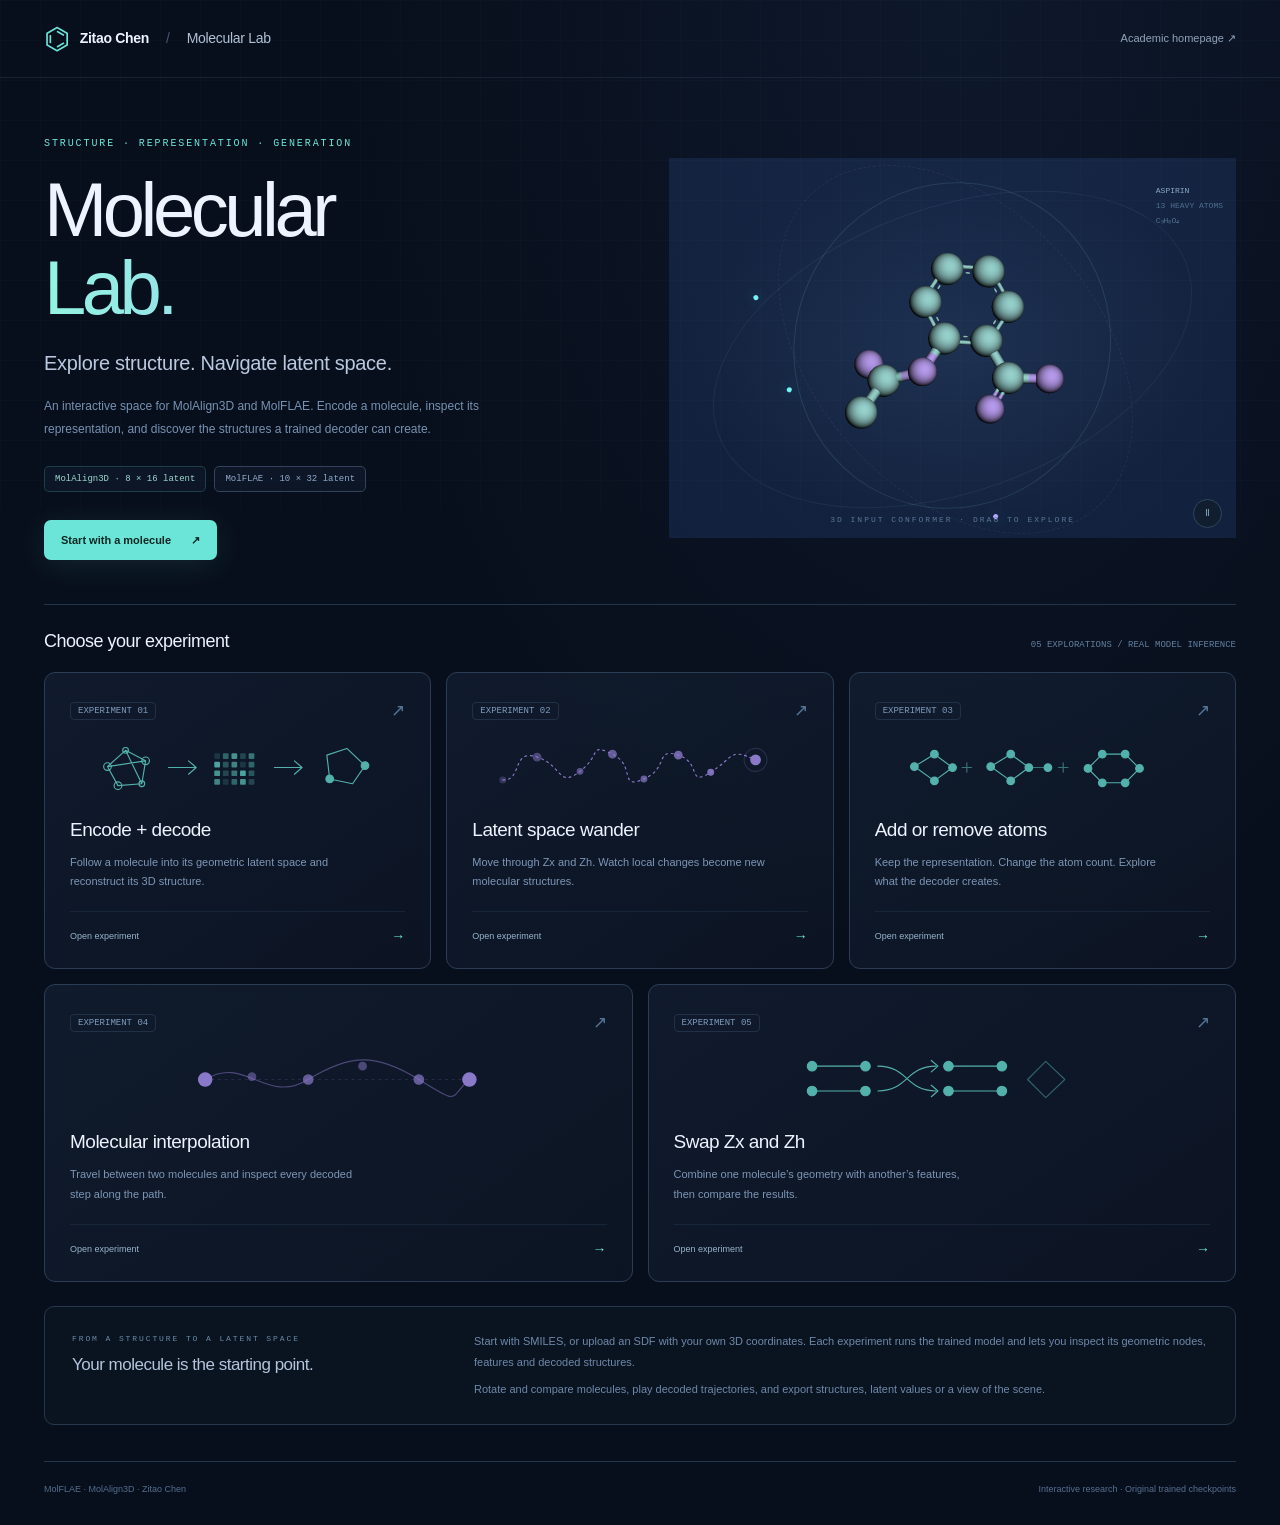
==== commit 260791c7: "Upgrade molecular lab visualization and trajectory controls" ====
--- a/models/index.html
+++ b/models/index.html
@@ -1 +1,5 @@
-<!doctype html><html lang="en"><head><meta charset="utf-8"><meta name="viewport" content="width=device-width,initial-scale=1"><title>Molecular Lab · Zitao Chen</title><meta name="description" content="Explore MolFLAE and MolAlign3D through five experiments with real trained models."><link rel="stylesheet" href="style.css"></head><body><header class="topbar"><a href="/">Zitao Chen<span>.</span></a><a href="/">Academic homepage ↗</a></header><main><div class="lab-hero"><p class="eyebrow">GEOMETRY · REPRESENTATION · GENERATION</p><h1>Molecular Lab</h1><p>One molecule. A space of possibilities.</p><p class="lab-description">Explore how MolFLAE and MolAlign3D encode molecular structure and generate new geometries. Each experiment runs the trained model on your input.</p><div class="model-badges"><span>MolAlign3D · 8 × 16 structural latent</span><span>MolFLAE · 10 × 32 structural latent</span></div></div><div class="experiment-cards"><a class="experiment-card" href="encode-decode/"><span class="card-number">01</span><h2>Encode + decode</h2><p>Inspect a molecule’s geometric latent and reconstruct it.</p><span class="card-link">Open experiment ↗</span></a><a class="experiment-card" href="wander/"><span class="card-number">02</span><h2>Latent space wander</h2><p>Follow a random walk around an encoded molecule.</p><span class="card-link">Open experiment ↗</span></a><a class="experiment-card" href="atom-edit/"><span class="card-number">03</span><h2>Add or remove atoms</h2><p>Vary the number of atoms while keeping the latent fixed.</p><span class="card-link">Open experiment ↗</span></a><a class="experiment-card" href="interpolation/"><span class="card-number">04</span><h2>Molecular interpolation</h2><p>Explore a path between two encoded molecules.</p><span class="card-link">Open experiment ↗</span></a><a class="experiment-card" href="swap/"><span class="card-number">05</span><h2>Swap Zx and Zh</h2><p>Exchange geometry and features between two molecules.</p><span class="card-link">Open experiment ↗</span></a></div><aside class="lab-note"><h2>Start with reconstruction</h2><p>Encode a molecule to see its latent nodes and features, then reconstruct it. Continue with a latent walk, edit the atom count, or compare two molecules through interpolation and feature swaps.</p><p>SMILES inputs are converted to one seeded 3D conformer. Upload an SDF to explore your own coordinates. All experiments include SDF and latent exports.</p></aside><footer><span>MolFLAE · MolAlign3D · Zitao Chen</span><span>Real checkpoint inference · CPU service</span></footer></main></body></html>+<!doctype html>
+<html lang="en"><head><meta charset="utf-8"><meta name="viewport" content="width=device-width,initial-scale=1"><title>Molecular Lab · Zitao Chen</title><meta name="description" content="An interactive molecular laboratory. Explore real MolAlign3D and MolFLAE models through 3D reconstruction, latent walks, atom editing, interpolation and feature swaps."><meta name="theme-color" content="#080f1c"><link rel="stylesheet" href="style.css?v=20261017-lab2"><script src="vendor/3Dmol-min.js" defer></script><script src="directory.js?v=20261017-lab2" defer></script></head>
+<body class="directory-page"><header class="topbar"><a href="/" class="brand"><span class="brand-symbol" aria-hidden="true">⌬</span>Zitao Chen<span class="brand-divider">/</span><span class="brand-lab">Molecular Lab</span></a><a href="/" class="back-home">Academic homepage ↗</a></header><main>
+<section class="lab-hero" aria-labelledby="lab-title"><div class="hero-copy"><p class="eyebrow">STRUCTURE · REPRESENTATION · GENERATION</p><h1 id="lab-title">Molecular <span>Lab.</span></h1><p class="hero-lead">Explore structure. Navigate latent space.</p><p class="lab-description">An interactive space for MolAlign3D and MolFLAE. Encode a molecule, inspect its representation, and discover the structures a trained decoder can create.</p><div class="model-badges"><span>MolAlign3D · 8 × 16 latent</span><span>MolFLAE · 10 × 32 latent</span></div><a class="hero-cta" href="encode-decode/">Start with a molecule <span aria-hidden="true">↗</span></a></div><div class="hero-scene"><div class="hero-orbit" aria-hidden="true"></div><div class="hero-orbit" aria-hidden="true"></div><div class="hero-orbit" aria-hidden="true"></div><div id="lab-preview" role="img" aria-label="Interactive 3D aspirin input conformer. Drag to rotate, scroll to zoom."></div><div class="hero-coordinate"><b>ASPIRIN</b><br>13 HEAVY ATOMS<br>C₉H₈O₄</div><div class="hero-scene-label">3D INPUT CONFORMER · DRAG TO EXPLORE</div><button type="button" id="preview-rotate" class="preview-rotate" aria-label="Pause molecule rotation" aria-pressed="true">Ⅱ</button></div></section>
+<div class="directory-heading"><h2>Choose your experiment</h2><span>05 EXPLORATIONS / REAL MODEL INFERENCE</span></div><div class="experiment-cards"><a class="experiment-card" href="encode-decode/"><div class="card-top"><span class="card-number">EXPERIMENT 01</span><span class="card-glyph" aria-hidden="true">↗</span></div><div class="card-art" aria-hidden="true"><svg viewBox="0 0 315 65" fill="none" stroke="currentColor" stroke-width="1.2" stroke-linecap="round" stroke-linejoin="round"><path d="M21 31L40 14 61 25 57 49 32 51Z M40 14L57 49 M21 31L61 25"/><g class="art-points"><circle cx="21" cy="31" r="4"/><circle cx="40" cy="14" r="3"/><circle cx="61" cy="25" r="4"/><circle cx="57" cy="49" r="3"/><circle cx="32" cy="51" r="4"/></g><path d="M85 32H113 M106 25L114 32 106 39"/><g fill="currentColor" stroke="none"><rect x="133" y="17" width="6" height="6" rx="1" opacity="0.2"/><rect x="142" y="17" width="6" height="6" rx="1" opacity="0.5"/><rect x="151" y="17" width="6" height="6" rx="1" opacity="0.8"/><rect x="160" y="17" width="6" height="6" rx="1" opacity="0.30000000000000004"/><rect x="169" y="17" width="6" height="6" rx="1" opacity="0.6000000000000001"/><rect x="133" y="26" width="6" height="6" rx="1" opacity="0.8999999999999999"/><rect x="142" y="26" width="6" height="6" rx="1" opacity="0.4"/><rect x="151" y="26" width="6" height="6" rx="1" opacity="0.7"/><rect x="160" y="26" width="6" height="6" rx="1" opacity="0.2"/><rect x="169" y="26" width="6" height="6" rx="1" opacity="0.5"/><rect x="133" y="35" width="6" height="6" rx="1" opacity="0.8"/><rect x="142" y="35" width="6" height="6" rx="1" opacity="0.30000000000000004"/><rect x="151" y="35" width="6" height="6" rx="1" opacity="0.6000000000000001"/><rect x="160" y="35" width="6" height="6" rx="1" opacity="0.8999999999999999"/><rect x="169" y="35" width="6" height="6" rx="1" opacity="0.4"/><rect x="133" y="44" width="6" height="6" rx="1" opacity="0.7"/><rect x="142" y="44" width="6" height="6" rx="1" opacity="0.2"/><rect x="151" y="44" width="6" height="6" rx="1" opacity="0.5"/><rect x="160" y="44" width="6" height="6" rx="1" opacity="0.8"/><rect x="169" y="44" width="6" height="6" rx="1" opacity="0.30000000000000004"/></g><path d="M196 32H224 M217 25L225 32 217 39 M251 19L272 12 291 30 278 49 254 44Z"/><circle cx="291" cy="30" r="4" fill="currentColor"/><circle cx="254" cy="44" r="4" fill="currentColor"/></svg></div><h2>Encode + decode</h2><p>Follow a molecule into its geometric latent space and reconstruct its 3D structure.</p><div class="card-link"><span>Open experiment</span><span aria-hidden="true">→</span></div></a><a class="experiment-card" href="wander/"><div class="card-top"><span class="card-number">EXPERIMENT 02</span><span class="card-glyph" aria-hidden="true">↗</span></div><div class="card-art" aria-hidden="true"><svg viewBox="0 0 315 65" fill="none" stroke="currentColor" stroke-width="1.2" stroke-linecap="round" stroke-linejoin="round"><path d="M14 45C35 46 23 12 50 21S72 54 95 36 104 6 129 18 135 56 162 44 173 11 198 19 207 53 232 37 251 11 279 24" stroke-dasharray="2 4"/><circle cx="14" cy="45" r="3" fill="currentColor" opacity="0.3"/><circle cx="50" cy="21" r="4" fill="currentColor" opacity="0.5"/><circle cx="95" cy="36" r="3" fill="currentColor" opacity="0.6"/><circle cx="129" cy="18" r="4" fill="currentColor" opacity="0.7"/><circle cx="162" cy="44" r="3" fill="currentColor" opacity="0.7"/><circle cx="198" cy="19" r="4" fill="currentColor" opacity="0.8"/><circle cx="232" cy="37" r="3" fill="currentColor" opacity="0.9"/><circle cx="279" cy="24" r="5" fill="currentColor" opacity="1"/><circle cx="279" cy="24" r="12" opacity=".22"/></svg></div><h2>Latent space wander</h2><p>Move through Zx and Zh. Watch local changes become new molecular structures.</p><div class="card-link"><span>Open experiment</span><span aria-hidden="true">→</span></div></a><a class="experiment-card" href="atom-edit/"><div class="card-top"><span class="card-number">EXPERIMENT 03</span><span class="card-glyph" aria-hidden="true">↗</span></div><div class="card-art" aria-hidden="true"><svg viewBox="0 0 315 65" fill="none" stroke="currentColor" stroke-width="1.2" stroke-linecap="round" stroke-linejoin="round"><path d="M23 31L44 18 63 32 44 46Z M103 31L124 18 143 32 124 46Z M220 18L244 18 259 33 244 48 220 48 205 33Z"/><circle cx="23" cy="31" r="4" fill="currentColor"/><circle cx="44" cy="18" r="4" fill="currentColor"/><circle cx="63" cy="32" r="4" fill="currentColor"/><circle cx="44" cy="46" r="4" fill="currentColor"/><circle cx="103" cy="31" r="4" fill="currentColor"/><circle cx="124" cy="18" r="4" fill="currentColor"/><circle cx="143" cy="32" r="4" fill="currentColor"/><circle cx="124" cy="46" r="4" fill="currentColor"/><circle cx="163" cy="32" r="4" fill="currentColor"/><circle cx="220" cy="18" r="4" fill="currentColor"/><circle cx="244" cy="18" r="4" fill="currentColor"/><circle cx="259" cy="33" r="4" fill="currentColor"/><circle cx="244" cy="48" r="4" fill="currentColor"/><circle cx="220" cy="48" r="4" fill="currentColor"/><circle cx="205" cy="33" r="4" fill="currentColor"/><path d="M143 32H163 M78 27V37 M73 32H83 M179 27V37 M174 32H184" opacity=".6"/></svg></div><h2>Add or remove atoms</h2><p>Keep the representation. Change the atom count. Explore what the decoder creates.</p><div class="card-link"><span>Open experiment</span><span aria-hidden="true">→</span></div></a><a class="experiment-card" href="interpolation/"><div class="card-top"><span class="card-number">EXPERIMENT 04</span><span class="card-glyph" aria-hidden="true">↗</span></div><div class="card-art" aria-hidden="true"><svg viewBox="0 0 315 65" fill="none" stroke="currentColor" stroke-width="1.2" stroke-linecap="round" stroke-linejoin="round"><path d="M18 32C60 6 82 59 126 32S197 4 242 32 273 51 295 32" opacity=".5"/><circle cx="18" cy="32" r="7" fill="currentColor" opacity="1"/><circle cx="67" cy="29" r="4" fill="currentColor" opacity="0.5"/><circle cx="126" cy="32" r="5" fill="currentColor" opacity="0.7"/><circle cx="183" cy="18" r="4" fill="currentColor" opacity="0.5"/><circle cx="242" cy="32" r="5" fill="currentColor" opacity="0.7"/><circle cx="295" cy="32" r="7" fill="currentColor" opacity="1"/><path d="M18 32H295" opacity=".2" stroke-dasharray="2 5"/></svg></div><h2>Molecular interpolation</h2><p>Travel between two molecules and inspect every decoded step along the path.</p><div class="card-link"><span>Open experiment</span><span aria-hidden="true">→</span></div></a><a class="experiment-card" href="swap/"><div class="card-top"><span class="card-number">EXPERIMENT 05</span><span class="card-glyph" aria-hidden="true">↗</span></div><div class="card-art" aria-hidden="true"><svg viewBox="0 0 315 65" fill="none" stroke="currentColor" stroke-width="1.2" stroke-linecap="round" stroke-linejoin="round"><path d="M21 18H77 M21 44H77 M164 18H220 M164 44H220 M90 18C122 18 119 44 151 44 M90 44C122 44 119 18 151 18"/><path d="M146 38L153 44 146 50 M146 12L153 18 146 24"/><circle cx="21" cy="18" r="5" fill="currentColor"/><circle cx="77" cy="18" r="5" fill="currentColor"/><circle cx="21" cy="44" r="5" fill="currentColor"/><circle cx="77" cy="44" r="5" fill="currentColor"/><circle cx="164" cy="18" r="5" fill="currentColor"/><circle cx="220" cy="18" r="5" fill="currentColor"/><circle cx="164" cy="44" r="5" fill="currentColor"/><circle cx="220" cy="44" r="5" fill="currentColor"/><path d="M247 32L266 13 286 32 266 51Z" opacity=".5"/></svg></div><h2>Swap Zx and Zh</h2><p>Combine one molecule’s geometry with another’s features, then compare the results.</p><div class="card-link"><span>Open experiment</span><span aria-hidden="true">→</span></div></a></div><aside class="lab-note"><div><p class="eyebrow">FROM A STRUCTURE TO A LATENT SPACE</p><h2>Your molecule is the starting point.</h2></div><div><p>Start with SMILES, or upload an SDF with your own 3D coordinates. Each experiment runs the trained model and lets you inspect its geometric nodes, features and decoded structures.</p><p>Rotate and compare molecules, play decoded trajectories, and export structures, latent values or a view of the scene.</p></div></aside><footer><span>MolFLAE · MolAlign3D · Zitao Chen</span><span>Interactive research · Original trained checkpoints</span></footer></main></body></html>
--- a/models/style.css
+++ b/models/style.css
@@ -1,3 +1,7 @@
-:root{--ink:#243b51;--body:#637487;--blue:#286891;--line:#dce5ed;--soft:#f4f7fa}*{box-sizing:border-box}body{margin:0;font:14px/1.7 -apple-system,BlinkMacSystemFont,"Segoe UI",Arial,sans-serif;color:var(--body);background:#f8fafc}a{color:var(--blue);text-decoration:none}a:hover{text-decoration:underline}button,input,select,textarea{font:inherit}button{cursor:pointer}button:disabled{cursor:default;opacity:.5}button:focus-visible,input:focus-visible,select:focus-visible,textarea:focus-visible,a:focus-visible,summary:focus-visible{outline:2px solid var(--blue);outline-offset:3px}h1,h2,h3,p{margin:0}h1,h2,h3{color:var(--ink)}.sr-only{position:absolute;width:1px;height:1px;overflow:hidden;clip:rect(0,0,0,0)}[hidden]{display:none!important}.topbar{display:flex;align-items:center;justify-content:space-between;max-width:1280px;padding:22px 40px;margin:auto;border-bottom:1px solid var(--line)}.topbar>a:first-child{font-size:16px;font-weight:600;color:var(--ink)}.topbar>a:first-child span{color:#79a1b5}.topbar>a:last-child{font-size:11px}main{max-width:1280px;padding:0 40px 30px;margin:auto}.intro{position:relative;padding:42px 0 29px}.eyebrow{font-size:9px;letter-spacing:1.8px;color:#7891a8;margin-bottom:10px;font-weight:600}h1{font-size:36px;letter-spacing:-1px;font-weight:550;line-height:1.3;margin-bottom:14px}.intro>p:not(.eyebrow){font-size:14px;line-height:1.9}.connection{position:absolute;right:0;bottom:34px;font-size:11px;color:#8a97a4}.connection.connected{color:#54836b}.connection.failed{color:#a66f45}.workspace{border:1px solid var(--line);border-radius:7px;background:#fff;padding:24px 27px}.mode-selector{display:flex;gap:7px;margin-bottom:23px;flex-wrap:wrap}.mode-selector button{border:1px solid #d9e3ec;padding:8px 14px;color:#668097;background:#fff;border-radius:4px;font-size:12px}.mode-selector button[aria-pressed=true]{color:#fff;background:var(--blue);border-color:var(--blue)}fieldset{margin:0;padding:0;border:0;min-width:0}.settings{display:flex;gap:13px;flex-wrap:wrap;align-items:end}.settings>label{display:flex;flex-direction:column;gap:6px;font-size:11px;min-width:0}.settings>label:first-child{flex:1 1 300px}.settings>label:not(:first-child){flex:0 1 130px}select,input[type=number]{border:1px solid #d8e2eb;background:#fff;border-radius:4px;padding:8px 10px;color:#445e74;max-width:100%;min-width:0;font-size:12px}.model-description{font-size:11px;color:#8a97a5;margin-top:9px}.inputs{display:grid;grid-template-columns:minmax(0,1fr);gap:22px;margin-top:20px}.inputs.paired{grid-template-columns:repeat(2,minmax(0,1fr))}.molecule-input{min-width:0}.molecule-input>label{font-size:11px;color:#597187;display:block;margin-bottom:6px}textarea{width:100%;display:block;resize:vertical;min-height:73px;background:#f8fafc;border:1px solid #dce5ed;border-radius:4px;padding:11px 13px;color:#304e68;font:13px/1.7 ui-monospace,SFMono-Regular,Menlo,monospace;overflow-wrap:anywhere}.examples{display:flex;align-items:center;flex-wrap:wrap;gap:6px;margin-top:8px;font-size:10px}.examples>span{margin-right:3px;color:#92a0ad}.examples button{font-size:10px;background:#fff;border:0;color:#5784a3;padding:3px 6px}.upload{display:flex;align-items:center;flex-wrap:wrap;gap:7px 12px;margin-top:11px;font-size:10px}.upload-label{color:var(--blue);cursor:pointer;position:relative}.upload input[type=file]{display:block;max-width:205px;margin-top:4px;font-size:10px}.upload>span{font-size:10px;overflow-wrap:anywhere}.upload button{border:0;background:none;color:#8a6b5b;font-size:10px;padding:2px}.input-note{font-size:10px;margin-top:8px;line-height:1.8;color:#8c99a5}.check{display:inline-flex;gap:8px;align-items:center;font-size:11px;color:#698095}.check input{margin:0;accent-color:var(--blue)}#alignment-field{margin-top:17px}.actions{display:flex;gap:9px;align-items:center;flex-wrap:wrap;margin-top:22px}.actions button,.result-actions button{padding:9px 12px;border:1px solid #d4dfe9;border-radius:4px;color:var(--blue);background:#fff;font-size:11px}.actions .primary{color:#fff;background:var(--blue);border-color:var(--blue)}.input-limits{margin-left:auto;color:#8c9aa7;font-size:9px}.job-status{margin-top:21px;font-size:11px}.job-status>div{display:flex;justify-content:space-between;gap:15px}.job-status progress{display:block;width:100%;height:6px;border:0;accent-color:var(--blue);margin-top:9px}.error{font-size:12px;background:#fff4ee;color:#a56140;border-left:3px solid #c58e65;padding:12px 15px;margin-top:18px}.results,.features{margin-top:34px}.result-heading{display:flex;justify-content:space-between;align-items:baseline;gap:12px;flex-wrap:wrap;margin-bottom:16px}h2{font-size:21px;font-weight:550;letter-spacing:-.4px}.result-heading>span{font-size:11px;color:#8c9aa7}.result-heading p{font-size:11px;color:#8c9aa7;margin-top:5px}.viewer-grid{display:grid;grid-template-columns:repeat(3,minmax(0,1fr));gap:15px}.viewer-grid.four{grid-template-columns:repeat(4,minmax(0,1fr))}.view-card{background:#fff;border:1px solid var(--line);border-radius:6px;min-width:0;overflow:hidden}.view-title{display:flex;justify-content:space-between;gap:9px;align-items:baseline;padding:14px 16px 0}h3{font-size:12px;font-weight:550}.view-title>span{font-size:9px;color:#8b99a7;white-space:nowrap}.viewer{height:265px;position:relative;background:#fff;isolation:isolate}.viewer canvas{max-width:100%}.view-placeholder{position:absolute;left:15px;right:15px;top:45%;text-align:center;color:#a0adba;font-size:11px}.structure-caption{padding:0 16px 15px;min-height:46px;font-size:10px;line-height:1.8;color:#8b98a5;overflow-wrap:anywhere}.frame-control{background:#eef4f8;border-radius:5px;padding:16px 20px;margin-top:17px}.frame-control label{font-size:12px;color:#4e6e86;display:block}.frame-control output{float:right;font-variant-numeric:tabular-nums}.frame-control input{display:block;width:100%;accent-color:var(--blue);margin:12px 0 6px}.frame-control>div{display:flex;justify-content:space-between;font-size:10px;color:#8a9ba8}.result-actions{display:flex;gap:9px;flex-wrap:wrap;align-items:center;margin-top:14px}.result-actions .check{margin-right:auto}.result-actions button{font-size:10px;padding:6px 10px}.metrics{display:flex;gap:7px 20px;flex-wrap:wrap;font-size:11px;margin-top:14px;color:#7d8f9e}.metrics span{border-right:1px solid #dce5ed;padding-right:19px}.metrics span:last-child{border-right:0}.metrics strong{font-weight:550;color:#486a83;margin-left:5px}.feature-selector{font-size:10px;display:flex;align-items:center;gap:9px}.feature-selector select{font-size:11px;padding:6px 9px}.heatmap-shell{position:relative;border:1px solid var(--line);border-radius:5px;background:#fff;min-height:195px}#heatmap{display:block;width:100%;height:195px}#heatmap-empty{position:absolute;left:20px;right:20px;top:44%;text-align:center;font-size:11px;color:#a1aebb;pointer-events:none}.heatmap-legend{display:flex;gap:8px 22px;justify-content:space-between;flex-wrap:wrap;font-size:10px;margin-top:9px;color:#8c9aa7}.heatmap-legend i{display:inline-block;width:70px;height:7px;background:linear-gradient(90deg,#346b9b,#f5f7fa,#b77762);margin-right:7px}.heatmap-legend output{font-variant-numeric:tabular-nums}.run-details{margin-top:31px;border-top:1px solid var(--line);padding-top:18px;font-size:11px}.run-details summary{color:#5b7890;cursor:pointer;width:max-content;max-width:100%}.run-details pre{font-size:10px;padding:16px;background:#eef3f7;border-radius:4px;white-space:pre-wrap;overflow-wrap:anywhere;margin:13px 0}.run-details p{font-size:11px;line-height:1.9;color:#8a98a5;margin:10px 0}footer{margin-top:34px;padding-top:17px;border-top:1px solid var(--line);display:flex;justify-content:space-between;gap:12px;font-size:9px;color:#8c9aa7}@media(max-width:1000px){main,.topbar{padding-left:25px;padding-right:25px}.viewer-grid.four{grid-template-columns:repeat(2,minmax(0,1fr))}.connection{position:static;margin-top:16px}.intro{padding-top:31px}.input-limits{flex-basis:100%;margin-top:5px}.view-title{flex-wrap:wrap;gap:3px}.workspace{padding:21px}.viewer{height:235px}}@media(max-width:650px){main,.topbar{padding-left:17px;padding-right:17px}.topbar{padding-top:17px;padding-bottom:17px}h1{font-size:28px}.intro>p:not(.eyebrow){font-size:12px}.settings{gap:10px}.settings>label:first-child{flex-basis:100%}.settings>label:not(:first-child){flex:1 1 90px}.settings input{width:100%}.inputs.paired{grid-template-columns:1fr}.workspace{padding:18px 15px}.viewer-grid,.viewer-grid.four{grid-template-columns:1fr}.viewer{height:270px}.view-title{flex-wrap:nowrap}.mode-selector button{font-size:11px;padding:8px 10px}.result-heading h2{font-size:19px}.metrics{font-size:10px;gap:6px 10px}.metrics span{padding-right:9px}.feature-selector{flex-wrap:wrap;gap:7px}.feature-selector select{max-width:100%}.heatmap-legend{font-size:9px}.result-actions .check{flex-basis:100%;margin-bottom:4px}.input-limits{font-size:8px}footer{flex-wrap:wrap}.actions button{padding:9px 10px;font-size:10px}.topbar>a:last-child{font-size:10px}.check{font-size:10px}textarea{font-size:12px}#alignment-field{align-items:start}.view-title>span{font-size:9px}}@media(pointer:coarse){button{min-height:40px}input[type=range]{min-height:32px}textarea,input[type=number],select{font-size:16px}}@media(prefers-reduced-motion:reduce){*{scroll-behavior:auto!important}}
+:root{color-scheme:dark;--bg:#080f1c;--surface:#0d1728;--panel:#101d30;--ink:#edf3ff;--body:#a4b3ca;--muted:#7387a3;--line:#243449;--cyan:#6ae5d8;--violet:#b49aff;--blue:#91a9ff;--amber:#f2c58a;--font:-apple-system,BlinkMacSystemFont,"Segoe UI",Arial,sans-serif;--mono:ui-monospace,SFMono-Regular,Consolas,monospace}
+*{box-sizing:border-box}html{scroll-behavior:smooth}body{margin:0;background:radial-gradient(ellipse at 75% 0,#16243f70,transparent 45%),var(--bg);color:var(--body);font:13px/1.65 var(--font);min-height:100vh}body::before{content:"";position:absolute;inset:0 0 auto;height:510px;background-image:linear-gradient(#829ab905 1px,transparent 1px),linear-gradient(90deg,#829ab905 1px,transparent 1px);background-size:40px 40px;pointer-events:none;z-index:-1}button,input,select,textarea{font:inherit}button,a,input,select,summary{-webkit-tap-highlight-color:transparent}button{cursor:pointer}button:disabled{opacity:.36;cursor:default}button:focus-visible,input:focus-visible,select:focus-visible,textarea:focus-visible,a:focus-visible,summary:focus-visible,canvas:focus-visible{outline:2px solid var(--cyan);outline-offset:4px}a{color:inherit;text-decoration:none}a:hover{color:var(--cyan)}h1,h2,h3,p{margin:0}h1,h2,h3{color:var(--ink)}[hidden]{display:none!important}.sr-only{position:absolute;width:1px;height:1px;overflow:hidden;clip:rect(0,0,0,0)}.topbar{height:78px;max-width:1536px;padding:0 44px;margin:auto;display:flex;align-items:center;justify-content:space-between;border-bottom:1px solid #25344985;gap:20px}.brand{display:flex;align-items:center;gap:10px;color:var(--ink);font-size:14px;font-weight:600;letter-spacing:-.3px}.brand-symbol{font-size:30px;font-weight:400;line-height:1;color:var(--cyan)}.brand-divider{font-weight:400;color:#465772;margin:0 7px}.brand-lab{font-weight:400;color:#b2c1d6}.back-home{font-size:11px;color:#91a2bb}.back-home:hover{color:var(--ink)}main{max-width:1536px;margin:auto;padding:0 44px 28px}.eyebrow{font:10px/1.5 var(--mono);letter-spacing:1.9px;color:var(--cyan);font-weight:500}.intro{padding:38px 0 28px;position:relative}.intro>.eyebrow{margin-bottom:12px}.intro h1{font-size:43px;font-weight:550;letter-spacing:-1.8px;line-height:1.15;margin-bottom:14px}.intro>p:not(.eyebrow){font-size:12px;line-height:1.85;max-width:720px;color:#8fA2bd}.intro>p br{display:none}.intro>p br::after{content:" "}.connection{position:absolute;right:0;top:45px;display:inline-flex;gap:8px;align-items:center;padding:7px 12px;border:1px solid #2b3d51;border-radius:100px;color:var(--muted);font:10px/1.5 var(--mono);max-width:330px}.connection::before{content:"";width:5px;height:5px;flex:none;background:var(--muted);border-radius:50%}.connection.connected{color:#9bcdbd;border-color:#3a675b80;background:#11372d35}.connection.connected::before{background:var(--cyan);box-shadow:0 0 10px #6ae5d890}.connection.failed{color:var(--amber);border-color:#715938}.connection.failed::before{background:var(--amber)}.experiment-nav{display:flex;gap:5px;flex-wrap:wrap;margin:0 0 25px;padding:7px;border:1px solid var(--line);border-radius:12px;background:#101b2b75;width:fit-content;max-width:100%}.experiment-nav a{padding:8px 13px;font-size:11px;border-radius:7px;transition:background .18s,color .18s;color:#8fa2be;white-space:nowrap}.experiment-nav a:first-child{color:#c5d0df;border-right:1px solid var(--line);border-radius:0;padding-right:20px;margin-right:3px}.experiment-nav a:hover{background:#1b2d43;color:#d9eff0}.experiment-nav a[aria-current]{background:#28433f70;color:var(--cyan);box-shadow:inset 0 0 0 1px #6ae5d821}.lab-layout{display:grid;grid-template-columns:304px minmax(0,1fr);gap:24px;align-items:start}.workspace{min-width:0;border:1px solid var(--line);border-radius:14px;background:linear-gradient(145deg,#12203480,#0d172880);padding:21px;box-shadow:0 14px 40px #00000015}.panel-heading{display:flex;justify-content:space-between;align-items:center;margin-bottom:20px}.panel-heading .eyebrow{color:#95a7c1;font-size:9px;letter-spacing:1.5px}.panel-mark{font-size:16px;color:#5b7596}fieldset{padding:0;margin:0;border:0;min-width:0}.settings{display:grid;grid-template-columns:1fr 1fr;gap:13px 10px}.settings>label{display:flex;flex-direction:column;gap:6px;min-width:0;font-size:10px;color:#9badc6}.settings>label:first-child{grid-column:1/-1}.settings>label:has(#walk-space){grid-column:1/-1}select,input[type=number]{color:#d3deef;background:#0a1423;border:1px solid #2c3e55;border-radius:6px;padding:9px 9px;min-width:0;width:100%;font-size:11px;transition:border-color .2s}select:hover,input[type=number]:hover,textarea:hover{border-color:#45617c}select:focus,input:focus,textarea:focus{border-color:#6ae5d882}.model-description{font-size:10px;color:#6e86a5;line-height:1.7;margin-top:11px}.inputs{display:grid;gap:19px;margin-top:22px;padding-top:19px;border-top:1px solid var(--line)}.molecule-input{min-width:0}.molecule-input>label{display:block;font-size:10px;color:#b4c3d9;margin-bottom:8px}textarea{display:block;resize:vertical;min-height:82px;width:100%;padding:12px;color:#dce6fb;background:#08121f;border:1px solid #293c54;border-radius:7px;font:11px/1.8 var(--mono);overflow-wrap:anywhere;transition:border-color .2s}.examples{display:flex;align-items:center;gap:3px;flex-wrap:wrap;margin-top:9px;font-size:9px}.examples>span{color:#607896;margin-right:4px}.examples button{font-size:9px;border:1px solid #24394f;border-radius:4px;padding:3px 6px;background:#14233680;color:#9eb9d1}.examples button:hover{background:#24453e;color:var(--cyan);border-color:#6ae5d84d}.upload{display:flex;flex-wrap:wrap;gap:5px 10px;margin-top:13px;font-size:9px;color:#607b9b}.upload-label{display:block;color:#8fa7c5;cursor:pointer}.upload input[type=file]{font-size:9px;width:100%;margin-top:6px;color:#7086a1}.upload input::file-selector-button{border:1px solid #30425a;border-radius:4px;background:#18283d;color:#b1c3da;font:9px var(--font);padding:5px 7px;cursor:pointer;margin-right:7px}.upload>span{overflow-wrap:anywhere}.upload button{border:0;background:none;color:#bda0ae;padding:0;font-size:9px}.input-note{font-size:9px;color:#667f9e;margin-top:9px;line-height:1.8}.check{display:inline-flex;gap:7px;align-items:center;font-size:10px;color:#94a8c1;cursor:pointer}.check input{accent-color:var(--cyan);margin:0;width:12px;height:12px;flex:none}#alignment-field{align-items:start;line-height:1.7;margin-top:19px;font-size:9px}#alignment-field input{margin-top:3px}.actions{display:grid;grid-template-columns:1fr 1fr;gap:8px;margin-top:23px}.actions button{border-radius:6px;border:1px solid #354961;background:#132238;color:#b6c6df;padding:10px 8px;font-size:10px;line-height:1.6}.actions button:hover:not(:disabled){background:#1f344c;border-color:#647e9d}.actions .primary{grid-column:1/-1;background:var(--cyan);color:#092523;border-color:var(--cyan);font-weight:650;padding:12px 9px;box-shadow:0 3px 24px #6ae5d819}.actions .primary:hover:not(:disabled){background:#a1f7e9;color:#092523;border-color:#a1f7e9;box-shadow:0 3px 28px #6ae5d830}.input-limits{grid-column:1/-1;font-size:8px;color:#6b82a0;margin-top:4px}.job-status{font-size:10px;color:#b7d0db;margin-top:21px}.job-status>div{display:flex;gap:9px;justify-content:space-between}#elapsed{font-family:var(--mono);white-space:nowrap;color:var(--cyan)}progress{display:block;width:100%;height:4px;accent-color:var(--cyan);margin-top:11px;border:0;border-radius:2px;overflow:hidden}progress::-webkit-progress-bar{background:#273a50}progress::-webkit-progress-value{background:linear-gradient(90deg,var(--cyan),var(--violet));transition:width .3s}.error{font-size:11px;line-height:1.8;color:#edb499;background:#c6734520;border-left:2px solid #d79e6f;padding:11px 13px;margin-top:18px;overflow-wrap:anywhere}.visual-column{min-width:0}.results,.features{min-width:0}.result-heading{display:flex;gap:10px;align-items:baseline;justify-content:space-between;margin:0 0 17px;flex-wrap:wrap}h2{font-size:19px;line-height:1.4;font-weight:500;letter-spacing:-.5px}.result-heading>span{color:#6c85a3;font-size:10px}.result-heading p{font-size:10px;color:#6f88a6;margin-top:4px}.scene-toolbar{display:flex;gap:12px;align-items:center;justify-content:space-between;flex-wrap:wrap;margin-bottom:20px}.display-modes{display:flex;gap:3px;background:#0e1b2c;border:1px solid var(--line);padding:3px;border-radius:7px}.display-modes button{padding:6px 10px;color:#7f96b4;background:transparent;border:0;border-radius:4px;font-size:10px;white-space:nowrap}.display-modes button[aria-pressed=true]{color:#d9e7fa;background:#263850}.scene-options{display:flex;align-items:center;gap:12px;flex-wrap:wrap}.scene-options button{border:0;background:none;font-size:10px;color:#8ea6c7;padding:3px 0}.scene-options button:hover:not(:disabled){color:var(--cyan)}.scene-options .check{font-size:9px}.pipeline-flow{display:grid;grid-template-columns:1fr auto 1fr auto 1fr;gap:10px;align-items:center;margin:0 0 10px;padding:0 6px;color:#657e9d;font-size:9px}.pipeline-flow span{display:flex;align-items:center;gap:7px}.pipeline-flow span:nth-of-type(2){justify-content:center}.pipeline-flow span:nth-of-type(3){justify-content:end}.pipeline-flow i{font:8px var(--mono);font-style:normal;color:#91bdb5;border:1px solid #39574f;border-radius:3px;padding:2px 4px}.pipeline-flow span:nth-of-type(2) i{color:#b09ad9;border-color:#554775}.pipeline-flow b{font-weight:400;font-size:14px;color:#42617d}.viewer-grid{display:grid;grid-template-columns:repeat(3,minmax(0,1fr));gap:12px}.viewer-grid.four{grid-template-columns:repeat(2,minmax(0,1fr))}.view-card{position:relative;min-width:0;overflow:hidden;border:1px solid #2a3b52;border-radius:10px;background:#0b1627;transition:border-color .25s,box-shadow .25s}.view-card:hover{border-color:#4b657e;box-shadow:0 7px 24px #00000021}.latent-stage{border-color:#50446988;background:#141829}.output-stage{border-color:#325e5c88}.stage-kicker{display:flex;justify-content:space-between;align-items:center;padding:13px 14px 0;color:#718ca9;font:8px var(--mono);letter-spacing:1.4px}.latent-stage .stage-kicker>span{color:#b09ad7}.output-stage .stage-kicker>span{color:#7cbeb3}.stage-kicker button{display:flex;align-items:center;justify-content:center;border:0;background:none;color:#667d98;font-size:17px;padding:0;width:22px;height:22px}.stage-kicker button:hover{color:var(--ink)}.view-title{display:flex;gap:8px;justify-content:space-between;align-items:baseline;padding:4px 14px 0;flex-wrap:wrap}.view-title h3{font-size:11px;font-weight:500;color:#d2dff2;letter-spacing:-.1px}.view-title>span{font:8px var(--mono);color:#7690b0}.viewer{height:285px;position:relative;isolation:isolate;background:radial-gradient(ellipse at center,#1b304a36,transparent 70%);min-width:0}.viewer::before{content:"";position:absolute;inset:8px 10px 12px;background-image:linear-gradient(#6a87a408 1px,transparent 1px),linear-gradient(90deg,#6a87a408 1px,transparent 1px);background-size:28px 28px;mask-image:radial-gradient(ellipse at center,#000,transparent 73%);pointer-events:none;z-index:-1}.viewer canvas{max-width:100%}.view-placeholder{position:absolute;inset:25% 20px auto;text-align:center;color:#536b89;font-size:10px;line-height:1.9;pointer-events:none}.view-placeholder::before{content:"⌬";display:block;color:#2b435e;font-size:56px;line-height:1.5;margin-bottom:18px}.latent-stage .view-placeholder::before{content:"◈";color:#50406f}.output-stage .view-placeholder::before{content:"⌬";color:#30534e}.structure-caption{border-top:1px solid #26384d6b;margin:0 14px;padding:12px 0 14px;font-size:9px;line-height:1.7;color:#6d87a7;min-height:59px;overflow-wrap:anywhere}.viewer-grid.focused{grid-template-columns:minmax(0,1fr)}.viewer-grid.focused .view-card:not(.is-focused){display:none!important}.viewer-grid.focused .viewer{height:min(60vh,540px)}.viewer-grid.focused .stage-kicker button{color:var(--cyan)}.frame-control{background:linear-gradient(135deg,#15273b,#161e35);border:1px solid #304258;border-radius:10px;padding:17px 18px;margin-top:16px}.frame-control>label{display:flex;justify-content:space-between;align-items:center;gap:12px;color:#a6bbd5;font-size:10px}.frame-control output{font:10px var(--mono);color:var(--cyan)}input[type=range]{accent-color:var(--cyan);display:block;width:100%;margin:13px 0 7px;height:13px}.sequence-labels{display:flex;justify-content:space-between;gap:10px;font-size:8px;color:#65809f}.transport{display:flex;align-items:center;gap:7px;margin:16px 0 14px}.transport>button{color:#a5b9d3;background:#1b2e46;border:1px solid #354d68;padding:6px 10px;border-radius:5px;font-size:10px;min-width:33px}.transport #play-frames{color:var(--cyan);min-width:76px;background:#244b4435;border-color:#49716766}.playback-rate{display:flex;align-items:center;gap:6px;font-size:9px;margin-left:5px;color:#728ba9}.playback-rate select{padding:5px 7px;font-size:9px;width:63px}.playback-note{margin-left:auto;color:#6c83a0;font-size:8px}.frame-strip{display:flex;gap:8px;overflow:auto;max-width:100%;padding-bottom:4px;scrollbar-width:thin;scrollbar-color:#385470 transparent}.frame-tile{flex:0 0 120px;border:1px solid #2b3f58;border-radius:6px;color:#839abc;background:#0c192a;padding:0;overflow:hidden;text-align:left;transition:border-color .2s,background .2s}.frame-tile:hover{background:#192a40}.frame-tile[aria-pressed=true]{border-color:var(--cyan);background:#16332f5c;box-shadow:inset 0 0 14px #6ae5d809}.frame-tile svg{width:100%;height:75px;display:block}.frame-tile>span{display:flex;justify-content:space-between;gap:5px;border-top:1px solid #253c5566;padding:7px 8px;font:8px var(--mono);color:#99b0cc}.frame-tile[aria-pressed=true]>span{color:var(--cyan)}.frame-tile small{font:8px var(--mono);opacity:.65}.result-actions{display:flex;gap:8px;align-items:center;flex-wrap:wrap;margin-top:14px}.result-actions>.check{margin-right:auto;font-size:9px}.result-actions button{border:1px solid #2c4059;border-radius:5px;background:#102035;color:#9fb3cf;font-size:9px;padding:6px 9px}.result-actions button:hover:not(:disabled){color:var(--cyan);border-color:#47786f}.metrics{display:grid;grid-template-columns:repeat(auto-fit,minmax(125px,1fr));gap:9px;margin-top:17px}.metrics>span{font-size:9px;color:#718aa9;border:1px solid #24364c;border-radius:7px;background:#111f3180;padding:12px 13px;overflow-wrap:anywhere}.metrics strong{display:block;color:#d6e5f7;font:14px/1.5 var(--mono);margin-top:5px}.metrics>span:first-child strong{color:var(--cyan)}.features{margin-top:26px;border:1px solid var(--line);border-radius:12px;background:#101b2b70;padding:20px}.features h2{font-size:17px}.feature-selector{font-size:9px;color:#7b92b0;display:flex;gap:9px;align-items:center;max-width:100%}.feature-selector select{font-size:10px;padding:7px 9px;width:auto;max-width:100%}.node-selector{display:flex;gap:5px;flex-wrap:wrap;min-height:26px;margin:6px 0 9px}.node-selector button{font:9px var(--mono);padding:4px 7px;border:1px solid #30435d;border-radius:4px;color:#829ab9;background:#122136}.node-selector button[aria-pressed=true]{color:var(--violet);background:#59437235;border-color:#9c7cce88}.node-selector button:not(:first-child)::before{content:"";width:4px;height:4px;display:inline-block;border-radius:50%;background:var(--node-color);margin-right:5px;vertical-align:2px}.heatmap-shell{position:relative;border:1px solid #2e3d55;border-radius:7px;min-height:224px;background:#0a1423;overflow:hidden}#heatmap{display:block;width:100%;height:224px;cursor:crosshair}#heatmap-empty{position:absolute;inset:43% 15px auto;text-align:center;font-size:10px;color:#5f7899;pointer-events:none}.heatmap-legend{display:flex;gap:7px 12px;flex-wrap:wrap;justify-content:space-between;font:8px var(--mono);color:#6d86a7;margin-top:11px;min-height:18px}.heatmap-legend i{display:inline-block;width:65px;height:5px;border-radius:2px;background:linear-gradient(90deg,#55d5d2,#122034,#b499f8);margin-right:6px;vertical-align:1px}#feature-value{color:#a6b7d5}.profile-heading{display:flex;gap:10px;flex-wrap:wrap;justify-content:space-between;border-top:1px solid #24374d;margin-top:19px;padding-top:14px;font-size:9px;color:#91a8c7}.profile-heading>span:last-child{color:#536e8f;font-size:8px}#feature-profile{width:100%;height:92px;display:block;margin-top:3px}.run-details{margin-top:24px;border:1px solid var(--line);border-radius:8px;padding:13px 17px;font-size:10px;color:#6d86a6;background:#0d182850}.run-details summary{cursor:pointer;color:#8fa5c2;font-size:10px}.run-details pre{white-space:pre-wrap;overflow-wrap:anywhere;font:9px/1.8 var(--mono);color:#90a9c7;background:#08121f;border-radius:5px;padding:14px;margin-top:15px}.run-details p{font-size:9px;margin-top:12px;line-height:1.9}footer{display:flex;justify-content:space-between;gap:15px;margin-top:36px;border-top:1px solid #24354b;padding-top:20px;font-size:9px;color:#546f90}body.is-computing .primary{animation:computing 1.5s infinite}body.is-computing .pipeline-flow{color:#9dbbca}body.is-computing .view-placeholder::before{animation:signal 2s infinite}@keyframes computing{50%{box-shadow:0 0 25px #6ae5d845}}@keyframes signal{50%{opacity:.4;transform:scale(.95)}}
+/* The experiment directory */
+.lab-hero{display:grid;grid-template-columns:1.05fr 1fr;gap:30px;align-items:center;padding:58px 0 44px;min-height:470px}.hero-copy{min-width:0;position:relative;z-index:1}.hero-copy>.eyebrow{margin-bottom:20px}.lab-hero h1{font-size:76px;line-height:1.02;letter-spacing:-4.5px;font-weight:520;margin-bottom:22px;max-width:600px}.lab-hero h1 span{display:block;color:var(--cyan);background:linear-gradient(100deg,#93f4e1,#a1b3ff);background-clip:text;-webkit-text-fill-color:transparent}.hero-lead{font-size:20px;line-height:1.5;color:#bac9df;letter-spacing:-.3px}.lab-description{font-size:12px;line-height:1.9;color:#7892b3;max-width:455px;margin-top:17px}.model-badges{display:flex;flex-wrap:wrap;gap:8px;margin-top:25px}.model-badges span{border:1px solid #33435b;border-radius:5px;padding:7px 10px;font:9px var(--mono);color:#91aacc;background:#14223966}.model-badges span:first-child{border-color:#6ae5d833;color:#9fd8d0}.hero-cta{display:inline-flex;align-items:center;gap:20px;margin-top:28px;border-radius:7px;background:var(--cyan);color:#092622;padding:11px 17px;font-size:11px;font-weight:600;box-shadow:0 5px 30px #6ae5d81c}.hero-cta:hover{background:#a2f4e8;color:#092622}.hero-scene{height:380px;position:relative;overflow:hidden;min-width:0;background:radial-gradient(ellipse at 50% 50%,#31455b45,transparent 65%)}.hero-orbit{position:absolute;border:1px solid #4b66782b;border-radius:50%;width:88%;height:75%;top:13%;left:6%;transform:rotate(-20deg)}.hero-orbit:nth-child(2){transform:rotate(48deg);width:75%;left:13%;border-style:dashed;border-color:#7b6b9d25}.hero-orbit:nth-child(3){transform:rotate(-65deg);width:58%;left:21%;height:83%;top:8%;border-color:#6b9d952d}.hero-orbit::before{content:"";position:absolute;width:5px;height:5px;left:16%;top:8%;background:var(--cyan);box-shadow:0 0 15px #6ae5d860;border-radius:50%}.hero-orbit:nth-child(2)::before{background:var(--violet);left:85%;top:78%}#lab-preview{position:absolute;inset:0}.hero-scene-label{position:absolute;bottom:14px;left:0;right:0;text-align:center;font:8px var(--mono);letter-spacing:2px;color:#597797;pointer-events:none}.hero-coordinate{position:absolute;top:25px;right:13px;font:8px/1.9 var(--mono);color:#50708f;pointer-events:none}.hero-coordinate b{color:#8cabc7;font-weight:400}.directory-heading{display:flex;align-items:baseline;justify-content:space-between;border-top:1px solid var(--line);padding-top:24px;margin-bottom:18px;gap:20px}.directory-heading h2{font-size:18px}.directory-heading>span{font:9px var(--mono);color:#637f9f}.experiment-cards{display:grid;grid-template-columns:repeat(6,minmax(0,1fr));gap:15px}.experiment-card{grid-column:span 2;position:relative;display:flex;flex-direction:column;min-width:0;padding:24px 25px 20px;border:1px solid #2b3d55;border-radius:11px;background:linear-gradient(145deg,#17263c80,#101a2a80);overflow:hidden;transition:transform .2s,border-color .2s,box-shadow .2s;min-height:262px}.experiment-card:hover{transform:translateY(-4px);border-color:#6ae5d866;box-shadow:0 10px 38px #00000025;color:inherit}.experiment-card:nth-child(2n):hover{border-color:#b49aff88}.card-top{display:flex;justify-content:space-between;align-items:center;margin-bottom:12px}.card-number{font:9px var(--mono);color:#7f9bbd;border:1px solid #3e547066;border-radius:4px;padding:3px 7px}.card-glyph{color:#577698;font-size:17px}.card-art{height:62px;margin:0 0 18px;color:var(--cyan);opacity:.75}.experiment-card:nth-child(2n) .card-art{color:var(--violet)}.card-art svg{width:100%;height:100%;overflow:visible}.experiment-card h2{font-size:19px;letter-spacing:-.5px;margin-bottom:9px}.experiment-card p{color:#7d96b6;font-size:11px;line-height:1.8;max-width:300px;flex:1}.card-link{display:flex;justify-content:space-between;align-items:center;color:#98b5ce;font-size:9px;border-top:1px solid #293e5566;margin-top:19px;padding-top:13px}.card-link span:last-child{color:var(--cyan);font-size:14px}.experiment-card:nth-child(4),.experiment-card:nth-child(5){grid-column:span 3}.lab-note{margin-top:24px;display:grid;grid-template-columns:1fr 2fr;gap:35px;padding:24px 27px;border:1px solid #26384d;border-radius:10px;background:#13233435}.lab-note h2{font-size:17px;color:#b3c5dc;margin-bottom:8px}.lab-note p{color:#6f89aa;font-size:11px;line-height:1.9}.lab-note p+p{margin-top:7px}.lab-note .eyebrow{font-size:8px;margin-bottom:7px;color:#688ca7}
+@media(min-width:1600px){.viewer{height:325px}}@media(max-width:1200px){main{padding-left:28px;padding-right:28px}.topbar{padding-left:28px;padding-right:28px}.lab-layout{grid-template-columns:276px minmax(0,1fr);gap:19px}.workspace{padding:18px}.viewer-grid{gap:9px}.viewer{height:240px}.scene-options{gap:10px}.connection{font-size:9px;max-width:290px}.intro>p:not(.eyebrow){max-width:640px}.intro h1{font-size:38px}.view-title h3{font-size:10px}.pipeline-flow{font-size:8px;gap:5px}.pipeline-flow span{gap:4px}.lab-hero h1{font-size:64px}.hero-scene{height:340px}.lab-hero{padding-top:45px;min-height:430px}.features{padding:17px}}@media(max-width:1000px){.connection{position:static;margin-top:18px;max-width:none;width:fit-content}.intro{padding-top:28px}.experiment-nav{width:100%;gap:3px}.experiment-nav a{font-size:10px;padding:7px 9px}.lab-layout{grid-template-columns:246px minmax(0,1fr);gap:16px}.workspace{padding:16px}.viewer-grid{grid-template-columns:minmax(0,1fr)}.viewer-grid.four{grid-template-columns:repeat(2,minmax(0,1fr))}.viewer-grid:not(.four) .viewer{height:250px}.viewer-grid:not(.four) .view-card{display:grid;grid-template-columns:1fr 1.7fr;grid-template-rows:auto auto 1fr;align-items:start}.viewer-grid:not(.four) .stage-kicker{grid-column:1;grid-row:1;padding-top:18px}.viewer-grid:not(.four) .view-title{grid-column:1;grid-row:2}.viewer-grid:not(.four) .structure-caption{grid-column:1;grid-row:3;border:0;padding-top:10px}.viewer-grid:not(.four) .viewer{grid-column:2;grid-row:1/4}.viewer-grid.focused .view-card{display:block}.pipeline-flow{display:none}.viewer-grid.four .viewer{height:225px}.playback-note{display:none}.metrics{grid-template-columns:repeat(2,minmax(0,1fr))}.feature-selector{flex-wrap:wrap}.lab-hero h1{font-size:58px}.hero-lead{font-size:17px}.hero-scene{height:310px}.experiment-cards{grid-template-columns:repeat(2,minmax(0,1fr))}.experiment-card,.experiment-card:nth-child(4),.experiment-card:nth-child(5){grid-column:auto}.experiment-card:last-child{grid-column:1/-1}.experiment-card:last-child .card-art{max-width:400px}.lab-note{grid-template-columns:1fr 1.5fr;gap:20px}}@media(max-width:740px){main{padding-left:18px;padding-right:18px}.topbar{height:66px;padding:0 18px;gap:10px}.brand{gap:7px;font-size:12px}.brand-symbol{font-size:25px}.brand-divider{margin:0 3px}.brand-lab{font-size:11px}.back-home{font-size:9px}.intro{padding-top:28px;padding-bottom:24px}.intro h1{font-size:34px;letter-spacing:-1.1px}.intro>p:not(.eyebrow){font-size:11px;max-width:95%}.intro .eyebrow{font-size:8px;letter-spacing:1.3px}.connection{font-size:8px;padding:6px 10px}.experiment-nav{gap:2px;padding:5px;border-radius:9px;margin-bottom:18px}.experiment-nav a{font-size:9px;padding:6px 8px}.experiment-nav a:first-child{padding-right:10px;margin-right:0}.lab-layout{grid-template-columns:minmax(0,1fr);gap:26px}.workspace{padding:20px}.settings{grid-template-columns:repeat(3,minmax(0,1fr))}.settings>label:first-child{grid-column:1/-1}.settings>label:has(#walk-space){grid-column:auto}.inputs.paired{grid-template-columns:repeat(2,minmax(0,1fr));gap:15px}.inputs:not(.paired) textarea{min-height:65px}.upload input[type=file]{max-width:220px}.actions{grid-template-columns:1.5fr 1fr 1fr;align-items:start}.actions .primary{grid-column:auto;padding:10px 9px}.input-limits{grid-column:1/-1}.viewer-grid:not(.four){grid-template-columns:repeat(3,minmax(0,1fr));gap:8px}.viewer-grid:not(.four) .view-card{display:block}.viewer-grid:not(.four) .stage-kicker{padding:10px 10px 0}.viewer-grid:not(.four) .viewer{height:205px}.view-title{padding:3px 10px 0;gap:3px}.view-title>span{font-size:7px}.view-title h3{font-size:10px}.stage-kicker{letter-spacing:.8px;font-size:7px}.structure-caption{margin:0 10px;font-size:8px;padding:10px 0;min-height:63px}.viewer-grid:not(.four) .structure-caption{padding-top:10px}.scene-toolbar{gap:12px}.scene-options{gap:12px;width:100%}.scene-options button:last-child{margin-left:auto}.result-heading{gap:5px}.result-heading>span{font-size:9px}.results h2{font-size:18px}.metrics{grid-template-columns:repeat(2,minmax(0,1fr))}.features{margin-top:22px;padding:16px}.heatmap-legend{font-size:7px;gap:7px}.lab-hero{grid-template-columns:minmax(0,1fr);padding:34px 0 29px;gap:8px;min-height:0}.lab-hero h1{font-size:65px;letter-spacing:-3px;max-width:600px}.lab-hero h1 span{display:inline}.hero-lead{font-size:18px}.lab-description{font-size:11px;max-width:90%}.hero-copy>.eyebrow{font-size:8px;margin-bottom:17px}.hero-scene{height:275px;max-width:520px;width:100%;margin:-15px auto 0}.hero-orbit{width:75%;left:12%}.hero-coordinate{right:7%;top:30px}.hero-cta{font-size:10px;padding:10px 15px;margin-top:21px}.model-badges{gap:6px;margin-top:20px}.model-badges span{font-size:8px}.experiment-cards{gap:12px}.experiment-card{padding:20px;min-height:265px}.experiment-card h2{font-size:18px}.experiment-card p{font-size:10px}.card-art{height:50px}.lab-note{grid-template-columns:1fr;gap:10px;padding:22px}.directory-heading>span{font-size:8px}.directory-heading{padding-top:22px}.directory-heading h2{font-size:17px}footer{font-size:8px;margin-top:29px;flex-wrap:wrap}}@media(max-width:480px){.brand-lab{font-size:10px}.brand{font-size:11px;gap:6px}.back-home{font-size:8px}.brand-divider{margin:0 1px}.settings{grid-template-columns:1fr 1fr}.settings>label:has(#walk-space){grid-column:1/-1}.inputs.paired{grid-template-columns:1fr}.actions{grid-template-columns:1fr 1fr}.actions .primary{grid-column:1/-1}.viewer-grid:not(.four){grid-template-columns:1fr}.viewer-grid:not(.four) .view-card{display:grid;grid-template-columns:1fr 1.5fr;grid-template-rows:auto auto 1fr}.viewer-grid:not(.four) .stage-kicker{grid-column:1;grid-row:1;padding-top:14px}.viewer-grid:not(.four) .view-title{grid-column:1;grid-row:2}.viewer-grid:not(.four) .structure-caption{grid-column:1;grid-row:3;min-height:0;border:0}.viewer-grid:not(.four) .viewer{grid-column:2;grid-row:1/4;height:205px}.viewer-grid.four{grid-template-columns:1fr}.viewer-grid.four .viewer{height:240px}.viewer-grid.focused .view-card.is-focused{display:block}.viewer-grid.focused .view-card.is-focused .viewer{height:340px}.viewer-grid.focused{grid-template-columns:1fr}.display-modes button{font-size:9px;padding:6px 9px}.scene-options{gap:9px}.scene-options .check,.scene-options button{font-size:8px}.scene-options .check input{width:11px;height:11px}.features .result-heading{gap:13px}.feature-selector{width:100%;font-size:8px;gap:7px}.feature-selector select{font-size:9px;max-width:100%;width:auto;flex:1}.transport{gap:5px}.transport>button{font-size:9px;padding:6px 8px}.playback-rate{font-size:8px;margin-left:auto;gap:4px}.playback-rate select{width:52px;font-size:8px}.frame-control{padding:15px 13px}.frame-tile{flex-basis:105px}.profile-heading{font-size:8px}.profile-heading>span:last-child{font-size:7px}.intro h1{font-size:31px}.connection{max-width:100%;font-size:7px}.lab-hero h1{font-size:55px;letter-spacing:-2.5px}.hero-lead{font-size:16px}.hero-scene{height:250px}.model-badges span{font-size:7px;padding:6px 8px}.experiment-cards{grid-template-columns:1fr}.experiment-card:last-child{grid-column:auto}.experiment-card{min-height:230px}.card-art{max-width:260px;height:46px;margin-bottom:14px}.experiment-card h2{font-size:20px}.directory-heading>span{font-size:7px}.experiment-nav a{font-size:8px;padding:6px 7px}.experiment-nav a:first-child{padding-right:8px}.metrics>span{padding:11px 12px;font-size:8px}.metrics strong{font-size:12px}.profile-heading{gap:5px}}@media(pointer:coarse){button:not(.stage-kicker button){min-height:36px}input[type=range]{height:28px}select,input[type=number],textarea{font-size:16px}.settings>label{font-size:11px}.feature-selector select,.playback-rate select{font-size:12px}.node-selector button{min-height:32px}.stage-kicker button{width:30px;height:30px}.examples button{min-height:32px}}@media(prefers-reduced-motion:reduce){html{scroll-behavior:auto}*,*::before,*::after{animation:none!important;transition:none!important}}
 
-:root{--blue:#626eb0;--ink:#35416a;--body:#6b7898;--line:#dfe4f2}body{background:#f5f6fc}.eyebrow{color:#909bc0}.topbar{max-width:1280px}.intro h1,.lab-hero h1{font-family:Georgia,serif;font-weight:400}.intro{padding-bottom:26px}.intro>p:not(.eyebrow){max-width:780px}.connection{position:static;margin-top:15px}.workspace{border-radius:6px;box-shadow:0 12px 40px #35416a04}.experiment-nav{display:flex;gap:6px;flex-wrap:wrap;margin-bottom:25px;padding-bottom:20px;border-bottom:1px solid var(--line)}.experiment-nav a{font-size:11px;padding:7px 10px;color:#7c88a7;border-radius:3px}.experiment-nav a[aria-current]{background:#e9ecf9;color:#5663a6}.lab-hero{padding:65px 0 45px;max-width:850px}.lab-hero h1{font-size:58px;letter-spacing:-2px;margin-bottom:15px}.lab-hero>p:not(.eyebrow){font-size:20px}.lab-hero .lab-description{font-size:14px!important;max-width:690px;margin-top:18px;line-height:1.9}.model-badges{display:flex;gap:10px;flex-wrap:wrap;margin-top:24px}.model-badges span{font-size:10px;padding:7px 12px;border:1px solid #dbe0f1;border-radius:3px;background:#edf0fa}.experiment-cards{display:grid;grid-template-columns:repeat(3,minmax(0,1fr));gap:18px}.experiment-card{display:flex;flex-direction:column;background:#fff;border:1px solid var(--line);border-top:3px solid #939dc7;padding:27px;min-height:225px;border-radius:4px;transition:transform .18s,box-shadow .18s}.experiment-card:nth-child(2n){border-top-color:#d2b290;background:#fcfaf7}.experiment-card:nth-child(3){border-top-color:#a999c8;background:#f9f7fd}.experiment-card:hover{transform:translateY(-3px);box-shadow:0 12px 24px #35416a0b;text-decoration:none}.card-number{font:italic 18px Georgia,serif;color:#a5aed0;margin-bottom:23px}.experiment-card h2{font:400 23px Georgia,serif;line-height:1.3;margin-bottom:11px}.experiment-card p{font-size:12px;color:var(--body);line-height:1.8;flex:1}.card-link{font-size:10px;margin-top:23px;color:var(--blue)}.lab-note{margin:38px 0 24px;border-left:2px solid #c6cee8;padding:7px 22px;max-width:850px}.lab-note h2{font:400 23px Georgia,serif;margin-bottom:12px}.lab-note p{font-size:12px;line-height:1.9;margin-top:8px}.settings>label:not(:first-child){flex:1 1 130px}.frame-control{background:#edf0fa}.frame-control input{accent-color:#727eb7}@media(max-width:950px){.experiment-cards{grid-template-columns:repeat(2,minmax(0,1fr))}}@media(max-width:650px){.experiment-cards{grid-template-columns:1fr;gap:12px}.experiment-card{min-height:190px;padding:23px}.lab-hero{padding:38px 0 28px}.lab-hero h1{font-size:43px}.lab-hero>p:not(.eyebrow){font-size:17px}.lab-hero .lab-description{font-size:12px!important}.experiment-nav a{font-size:10px;padding:6px}.settings>label:not(:first-child){flex-basis:100px}}@media(prefers-reduced-motion:reduce){.experiment-card{transition:none}}
+.preview-rotate{position:absolute;right:14px;bottom:10px;border:1px solid #30475b;border-radius:50%;width:29px;height:29px;color:#7e9cb7;background:#101e2f;font-size:10px;display:grid;place-items:center}.preview-rotate:hover{border-color:var(--cyan);color:var(--cyan)}.preview-unavailable{display:grid;place-items:center;color:#7790a9;font:20px var(--mono)}.frame-tile[data-valid=false]{border-bottom-color:var(--amber)}
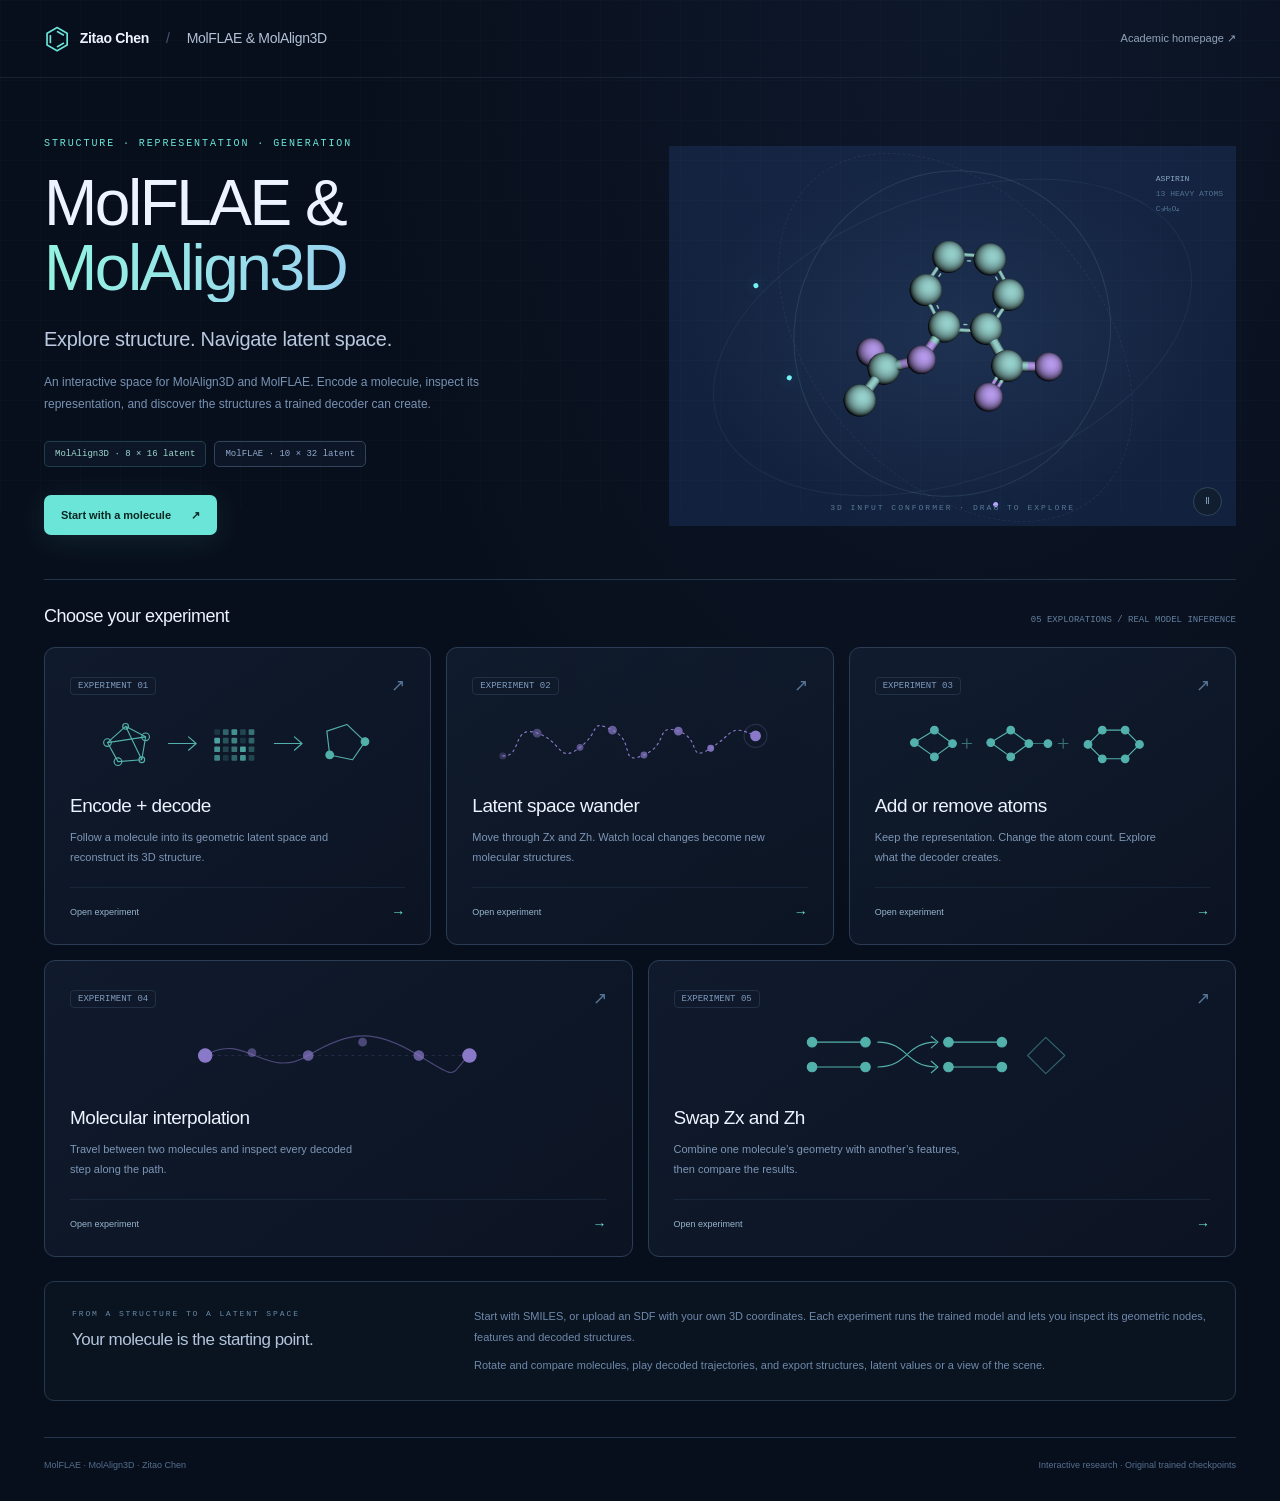
==== commit d1c7a1eb: "Name the model explorer MolFLAE and MolAlign3D" ====
--- a/models/index.html
+++ b/models/index.html
@@ -1,5 +1,5 @@
 <!doctype html>
-<html lang="en"><head><meta charset="utf-8"><meta name="viewport" content="width=device-width,initial-scale=1"><title>Molecular Lab · Zitao Chen</title><meta name="description" content="An interactive molecular laboratory. Explore real MolAlign3D and MolFLAE models through 3D reconstruction, latent walks, atom editing, interpolation and feature swaps."><meta name="theme-color" content="#080f1c"><link rel="stylesheet" href="style.css?v=20261017-lab2"><script src="vendor/3Dmol-min.js" defer></script><script src="directory.js?v=20261017-lab2" defer></script></head>
-<body class="directory-page"><header class="topbar"><a href="/" class="brand"><span class="brand-symbol" aria-hidden="true">⌬</span>Zitao Chen<span class="brand-divider">/</span><span class="brand-lab">Molecular Lab</span></a><a href="/" class="back-home">Academic homepage ↗</a></header><main>
-<section class="lab-hero" aria-labelledby="lab-title"><div class="hero-copy"><p class="eyebrow">STRUCTURE · REPRESENTATION · GENERATION</p><h1 id="lab-title">Molecular <span>Lab.</span></h1><p class="hero-lead">Explore structure. Navigate latent space.</p><p class="lab-description">An interactive space for MolAlign3D and MolFLAE. Encode a molecule, inspect its representation, and discover the structures a trained decoder can create.</p><div class="model-badges"><span>MolAlign3D · 8 × 16 latent</span><span>MolFLAE · 10 × 32 latent</span></div><a class="hero-cta" href="encode-decode/">Start with a molecule <span aria-hidden="true">↗</span></a></div><div class="hero-scene"><div class="hero-orbit" aria-hidden="true"></div><div class="hero-orbit" aria-hidden="true"></div><div class="hero-orbit" aria-hidden="true"></div><div id="lab-preview" role="img" aria-label="Interactive 3D aspirin input conformer. Drag to rotate, scroll to zoom."></div><div class="hero-coordinate"><b>ASPIRIN</b><br>13 HEAVY ATOMS<br>C₉H₈O₄</div><div class="hero-scene-label">3D INPUT CONFORMER · DRAG TO EXPLORE</div><button type="button" id="preview-rotate" class="preview-rotate" aria-label="Pause molecule rotation" aria-pressed="true">Ⅱ</button></div></section>
+<html lang="en"><head><meta charset="utf-8"><meta name="viewport" content="width=device-width,initial-scale=1"><title>MolFLAE &amp; MolAlign3D · Zitao Chen</title><meta name="description" content="An interactive molecular laboratory. Explore real MolAlign3D and MolFLAE models through 3D reconstruction, latent walks, atom editing, interpolation and feature swaps."><meta name="theme-color" content="#080f1c"><link rel="stylesheet" href="style.css?v=20261017-models4"><script src="vendor/3Dmol-min.js" defer></script><script src="directory.js?v=20261017-models4" defer></script></head>
+<body class="directory-page"><header class="topbar"><a href="/" class="brand"><span class="brand-symbol" aria-hidden="true">⌬</span>Zitao Chen<span class="brand-divider">/</span><span class="brand-lab">MolFLAE &amp; MolAlign3D</span></a><a href="/" class="back-home">Academic homepage ↗</a></header><main>
+<section class="lab-hero" aria-labelledby="lab-title"><div class="hero-copy"><p class="eyebrow">STRUCTURE · REPRESENTATION · GENERATION</p><h1 id="lab-title" class="model-title">MolFLAE &amp; <span>MolAlign3D</span></h1><p class="hero-lead">Explore structure. Navigate latent space.</p><p class="lab-description">An interactive space for MolAlign3D and MolFLAE. Encode a molecule, inspect its representation, and discover the structures a trained decoder can create.</p><div class="model-badges"><span>MolAlign3D · 8 × 16 latent</span><span>MolFLAE · 10 × 32 latent</span></div><a class="hero-cta" href="encode-decode/">Start with a molecule <span aria-hidden="true">↗</span></a></div><div class="hero-scene"><div class="hero-orbit" aria-hidden="true"></div><div class="hero-orbit" aria-hidden="true"></div><div class="hero-orbit" aria-hidden="true"></div><div id="lab-preview" role="img" aria-label="Interactive 3D aspirin input conformer. Drag to rotate, scroll to zoom."></div><div class="hero-coordinate"><b>ASPIRIN</b><br>13 HEAVY ATOMS<br>C₉H₈O₄</div><div class="hero-scene-label">3D INPUT CONFORMER · DRAG TO EXPLORE</div><button type="button" id="preview-rotate" class="preview-rotate" aria-label="Pause molecule rotation" aria-pressed="true">Ⅱ</button></div></section>
 <div class="directory-heading"><h2>Choose your experiment</h2><span>05 EXPLORATIONS / REAL MODEL INFERENCE</span></div><div class="experiment-cards"><a class="experiment-card" href="encode-decode/"><div class="card-top"><span class="card-number">EXPERIMENT 01</span><span class="card-glyph" aria-hidden="true">↗</span></div><div class="card-art" aria-hidden="true"><svg viewBox="0 0 315 65" fill="none" stroke="currentColor" stroke-width="1.2" stroke-linecap="round" stroke-linejoin="round"><path d="M21 31L40 14 61 25 57 49 32 51Z M40 14L57 49 M21 31L61 25"/><g class="art-points"><circle cx="21" cy="31" r="4"/><circle cx="40" cy="14" r="3"/><circle cx="61" cy="25" r="4"/><circle cx="57" cy="49" r="3"/><circle cx="32" cy="51" r="4"/></g><path d="M85 32H113 M106 25L114 32 106 39"/><g fill="currentColor" stroke="none"><rect x="133" y="17" width="6" height="6" rx="1" opacity="0.2"/><rect x="142" y="17" width="6" height="6" rx="1" opacity="0.5"/><rect x="151" y="17" width="6" height="6" rx="1" opacity="0.8"/><rect x="160" y="17" width="6" height="6" rx="1" opacity="0.30000000000000004"/><rect x="169" y="17" width="6" height="6" rx="1" opacity="0.6000000000000001"/><rect x="133" y="26" width="6" height="6" rx="1" opacity="0.8999999999999999"/><rect x="142" y="26" width="6" height="6" rx="1" opacity="0.4"/><rect x="151" y="26" width="6" height="6" rx="1" opacity="0.7"/><rect x="160" y="26" width="6" height="6" rx="1" opacity="0.2"/><rect x="169" y="26" width="6" height="6" rx="1" opacity="0.5"/><rect x="133" y="35" width="6" height="6" rx="1" opacity="0.8"/><rect x="142" y="35" width="6" height="6" rx="1" opacity="0.30000000000000004"/><rect x="151" y="35" width="6" height="6" rx="1" opacity="0.6000000000000001"/><rect x="160" y="35" width="6" height="6" rx="1" opacity="0.8999999999999999"/><rect x="169" y="35" width="6" height="6" rx="1" opacity="0.4"/><rect x="133" y="44" width="6" height="6" rx="1" opacity="0.7"/><rect x="142" y="44" width="6" height="6" rx="1" opacity="0.2"/><rect x="151" y="44" width="6" height="6" rx="1" opacity="0.5"/><rect x="160" y="44" width="6" height="6" rx="1" opacity="0.8"/><rect x="169" y="44" width="6" height="6" rx="1" opacity="0.30000000000000004"/></g><path d="M196 32H224 M217 25L225 32 217 39 M251 19L272 12 291 30 278 49 254 44Z"/><circle cx="291" cy="30" r="4" fill="currentColor"/><circle cx="254" cy="44" r="4" fill="currentColor"/></svg></div><h2>Encode + decode</h2><p>Follow a molecule into its geometric latent space and reconstruct its 3D structure.</p><div class="card-link"><span>Open experiment</span><span aria-hidden="true">→</span></div></a><a class="experiment-card" href="wander/"><div class="card-top"><span class="card-number">EXPERIMENT 02</span><span class="card-glyph" aria-hidden="true">↗</span></div><div class="card-art" aria-hidden="true"><svg viewBox="0 0 315 65" fill="none" stroke="currentColor" stroke-width="1.2" stroke-linecap="round" stroke-linejoin="round"><path d="M14 45C35 46 23 12 50 21S72 54 95 36 104 6 129 18 135 56 162 44 173 11 198 19 207 53 232 37 251 11 279 24" stroke-dasharray="2 4"/><circle cx="14" cy="45" r="3" fill="currentColor" opacity="0.3"/><circle cx="50" cy="21" r="4" fill="currentColor" opacity="0.5"/><circle cx="95" cy="36" r="3" fill="currentColor" opacity="0.6"/><circle cx="129" cy="18" r="4" fill="currentColor" opacity="0.7"/><circle cx="162" cy="44" r="3" fill="currentColor" opacity="0.7"/><circle cx="198" cy="19" r="4" fill="currentColor" opacity="0.8"/><circle cx="232" cy="37" r="3" fill="currentColor" opacity="0.9"/><circle cx="279" cy="24" r="5" fill="currentColor" opacity="1"/><circle cx="279" cy="24" r="12" opacity=".22"/></svg></div><h2>Latent space wander</h2><p>Move through Zx and Zh. Watch local changes become new molecular structures.</p><div class="card-link"><span>Open experiment</span><span aria-hidden="true">→</span></div></a><a class="experiment-card" href="atom-edit/"><div class="card-top"><span class="card-number">EXPERIMENT 03</span><span class="card-glyph" aria-hidden="true">↗</span></div><div class="card-art" aria-hidden="true"><svg viewBox="0 0 315 65" fill="none" stroke="currentColor" stroke-width="1.2" stroke-linecap="round" stroke-linejoin="round"><path d="M23 31L44 18 63 32 44 46Z M103 31L124 18 143 32 124 46Z M220 18L244 18 259 33 244 48 220 48 205 33Z"/><circle cx="23" cy="31" r="4" fill="currentColor"/><circle cx="44" cy="18" r="4" fill="currentColor"/><circle cx="63" cy="32" r="4" fill="currentColor"/><circle cx="44" cy="46" r="4" fill="currentColor"/><circle cx="103" cy="31" r="4" fill="currentColor"/><circle cx="124" cy="18" r="4" fill="currentColor"/><circle cx="143" cy="32" r="4" fill="currentColor"/><circle cx="124" cy="46" r="4" fill="currentColor"/><circle cx="163" cy="32" r="4" fill="currentColor"/><circle cx="220" cy="18" r="4" fill="currentColor"/><circle cx="244" cy="18" r="4" fill="currentColor"/><circle cx="259" cy="33" r="4" fill="currentColor"/><circle cx="244" cy="48" r="4" fill="currentColor"/><circle cx="220" cy="48" r="4" fill="currentColor"/><circle cx="205" cy="33" r="4" fill="currentColor"/><path d="M143 32H163 M78 27V37 M73 32H83 M179 27V37 M174 32H184" opacity=".6"/></svg></div><h2>Add or remove atoms</h2><p>Keep the representation. Change the atom count. Explore what the decoder creates.</p><div class="card-link"><span>Open experiment</span><span aria-hidden="true">→</span></div></a><a class="experiment-card" href="interpolation/"><div class="card-top"><span class="card-number">EXPERIMENT 04</span><span class="card-glyph" aria-hidden="true">↗</span></div><div class="card-art" aria-hidden="true"><svg viewBox="0 0 315 65" fill="none" stroke="currentColor" stroke-width="1.2" stroke-linecap="round" stroke-linejoin="round"><path d="M18 32C60 6 82 59 126 32S197 4 242 32 273 51 295 32" opacity=".5"/><circle cx="18" cy="32" r="7" fill="currentColor" opacity="1"/><circle cx="67" cy="29" r="4" fill="currentColor" opacity="0.5"/><circle cx="126" cy="32" r="5" fill="currentColor" opacity="0.7"/><circle cx="183" cy="18" r="4" fill="currentColor" opacity="0.5"/><circle cx="242" cy="32" r="5" fill="currentColor" opacity="0.7"/><circle cx="295" cy="32" r="7" fill="currentColor" opacity="1"/><path d="M18 32H295" opacity=".2" stroke-dasharray="2 5"/></svg></div><h2>Molecular interpolation</h2><p>Travel between two molecules and inspect every decoded step along the path.</p><div class="card-link"><span>Open experiment</span><span aria-hidden="true">→</span></div></a><a class="experiment-card" href="swap/"><div class="card-top"><span class="card-number">EXPERIMENT 05</span><span class="card-glyph" aria-hidden="true">↗</span></div><div class="card-art" aria-hidden="true"><svg viewBox="0 0 315 65" fill="none" stroke="currentColor" stroke-width="1.2" stroke-linecap="round" stroke-linejoin="round"><path d="M21 18H77 M21 44H77 M164 18H220 M164 44H220 M90 18C122 18 119 44 151 44 M90 44C122 44 119 18 151 18"/><path d="M146 38L153 44 146 50 M146 12L153 18 146 24"/><circle cx="21" cy="18" r="5" fill="currentColor"/><circle cx="77" cy="18" r="5" fill="currentColor"/><circle cx="21" cy="44" r="5" fill="currentColor"/><circle cx="77" cy="44" r="5" fill="currentColor"/><circle cx="164" cy="18" r="5" fill="currentColor"/><circle cx="220" cy="18" r="5" fill="currentColor"/><circle cx="164" cy="44" r="5" fill="currentColor"/><circle cx="220" cy="44" r="5" fill="currentColor"/><path d="M247 32L266 13 286 32 266 51Z" opacity=".5"/></svg></div><h2>Swap Zx and Zh</h2><p>Combine one molecule’s geometry with another’s features, then compare the results.</p><div class="card-link"><span>Open experiment</span><span aria-hidden="true">→</span></div></a></div><aside class="lab-note"><div><p class="eyebrow">FROM A STRUCTURE TO A LATENT SPACE</p><h2>Your molecule is the starting point.</h2></div><div><p>Start with SMILES, or upload an SDF with your own 3D coordinates. Each experiment runs the trained model and lets you inspect its geometric nodes, features and decoded structures.</p><p>Rotate and compare molecules, play decoded trajectories, and export structures, latent values or a view of the scene.</p></div></aside><footer><span>MolFLAE · MolAlign3D · Zitao Chen</span><span>Interactive research · Original trained checkpoints</span></footer></main></body></html>
--- a/models/style.css
+++ b/models/style.css
@@ -5,3 +5,5 @@
 @media(min-width:1600px){.viewer{height:325px}}@media(max-width:1200px){main{padding-left:28px;padding-right:28px}.topbar{padding-left:28px;padding-right:28px}.lab-layout{grid-template-columns:276px minmax(0,1fr);gap:19px}.workspace{padding:18px}.viewer-grid{gap:9px}.viewer{height:240px}.scene-options{gap:10px}.connection{font-size:9px;max-width:290px}.intro>p:not(.eyebrow){max-width:640px}.intro h1{font-size:38px}.view-title h3{font-size:10px}.pipeline-flow{font-size:8px;gap:5px}.pipeline-flow span{gap:4px}.lab-hero h1{font-size:64px}.hero-scene{height:340px}.lab-hero{padding-top:45px;min-height:430px}.features{padding:17px}}@media(max-width:1000px){.connection{position:static;margin-top:18px;max-width:none;width:fit-content}.intro{padding-top:28px}.experiment-nav{width:100%;gap:3px}.experiment-nav a{font-size:10px;padding:7px 9px}.lab-layout{grid-template-columns:246px minmax(0,1fr);gap:16px}.workspace{padding:16px}.viewer-grid{grid-template-columns:minmax(0,1fr)}.viewer-grid.four{grid-template-columns:repeat(2,minmax(0,1fr))}.viewer-grid:not(.four) .viewer{height:250px}.viewer-grid:not(.four) .view-card{display:grid;grid-template-columns:1fr 1.7fr;grid-template-rows:auto auto 1fr;align-items:start}.viewer-grid:not(.four) .stage-kicker{grid-column:1;grid-row:1;padding-top:18px}.viewer-grid:not(.four) .view-title{grid-column:1;grid-row:2}.viewer-grid:not(.four) .structure-caption{grid-column:1;grid-row:3;border:0;padding-top:10px}.viewer-grid:not(.four) .viewer{grid-column:2;grid-row:1/4}.viewer-grid.focused .view-card{display:block}.pipeline-flow{display:none}.viewer-grid.four .viewer{height:225px}.playback-note{display:none}.metrics{grid-template-columns:repeat(2,minmax(0,1fr))}.feature-selector{flex-wrap:wrap}.lab-hero h1{font-size:58px}.hero-lead{font-size:17px}.hero-scene{height:310px}.experiment-cards{grid-template-columns:repeat(2,minmax(0,1fr))}.experiment-card,.experiment-card:nth-child(4),.experiment-card:nth-child(5){grid-column:auto}.experiment-card:last-child{grid-column:1/-1}.experiment-card:last-child .card-art{max-width:400px}.lab-note{grid-template-columns:1fr 1.5fr;gap:20px}}@media(max-width:740px){main{padding-left:18px;padding-right:18px}.topbar{height:66px;padding:0 18px;gap:10px}.brand{gap:7px;font-size:12px}.brand-symbol{font-size:25px}.brand-divider{margin:0 3px}.brand-lab{font-size:11px}.back-home{font-size:9px}.intro{padding-top:28px;padding-bottom:24px}.intro h1{font-size:34px;letter-spacing:-1.1px}.intro>p:not(.eyebrow){font-size:11px;max-width:95%}.intro .eyebrow{font-size:8px;letter-spacing:1.3px}.connection{font-size:8px;padding:6px 10px}.experiment-nav{gap:2px;padding:5px;border-radius:9px;margin-bottom:18px}.experiment-nav a{font-size:9px;padding:6px 8px}.experiment-nav a:first-child{padding-right:10px;margin-right:0}.lab-layout{grid-template-columns:minmax(0,1fr);gap:26px}.workspace{padding:20px}.settings{grid-template-columns:repeat(3,minmax(0,1fr))}.settings>label:first-child{grid-column:1/-1}.settings>label:has(#walk-space){grid-column:auto}.inputs.paired{grid-template-columns:repeat(2,minmax(0,1fr));gap:15px}.inputs:not(.paired) textarea{min-height:65px}.upload input[type=file]{max-width:220px}.actions{grid-template-columns:1.5fr 1fr 1fr;align-items:start}.actions .primary{grid-column:auto;padding:10px 9px}.input-limits{grid-column:1/-1}.viewer-grid:not(.four){grid-template-columns:repeat(3,minmax(0,1fr));gap:8px}.viewer-grid:not(.four) .view-card{display:block}.viewer-grid:not(.four) .stage-kicker{padding:10px 10px 0}.viewer-grid:not(.four) .viewer{height:205px}.view-title{padding:3px 10px 0;gap:3px}.view-title>span{font-size:7px}.view-title h3{font-size:10px}.stage-kicker{letter-spacing:.8px;font-size:7px}.structure-caption{margin:0 10px;font-size:8px;padding:10px 0;min-height:63px}.viewer-grid:not(.four) .structure-caption{padding-top:10px}.scene-toolbar{gap:12px}.scene-options{gap:12px;width:100%}.scene-options button:last-child{margin-left:auto}.result-heading{gap:5px}.result-heading>span{font-size:9px}.results h2{font-size:18px}.metrics{grid-template-columns:repeat(2,minmax(0,1fr))}.features{margin-top:22px;padding:16px}.heatmap-legend{font-size:7px;gap:7px}.lab-hero{grid-template-columns:minmax(0,1fr);padding:34px 0 29px;gap:8px;min-height:0}.lab-hero h1{font-size:65px;letter-spacing:-3px;max-width:600px}.lab-hero h1 span{display:inline}.hero-lead{font-size:18px}.lab-description{font-size:11px;max-width:90%}.hero-copy>.eyebrow{font-size:8px;margin-bottom:17px}.hero-scene{height:275px;max-width:520px;width:100%;margin:-15px auto 0}.hero-orbit{width:75%;left:12%}.hero-coordinate{right:7%;top:30px}.hero-cta{font-size:10px;padding:10px 15px;margin-top:21px}.model-badges{gap:6px;margin-top:20px}.model-badges span{font-size:8px}.experiment-cards{gap:12px}.experiment-card{padding:20px;min-height:265px}.experiment-card h2{font-size:18px}.experiment-card p{font-size:10px}.card-art{height:50px}.lab-note{grid-template-columns:1fr;gap:10px;padding:22px}.directory-heading>span{font-size:8px}.directory-heading{padding-top:22px}.directory-heading h2{font-size:17px}footer{font-size:8px;margin-top:29px;flex-wrap:wrap}}@media(max-width:480px){.brand-lab{font-size:10px}.brand{font-size:11px;gap:6px}.back-home{font-size:8px}.brand-divider{margin:0 1px}.settings{grid-template-columns:1fr 1fr}.settings>label:has(#walk-space){grid-column:1/-1}.inputs.paired{grid-template-columns:1fr}.actions{grid-template-columns:1fr 1fr}.actions .primary{grid-column:1/-1}.viewer-grid:not(.four){grid-template-columns:1fr}.viewer-grid:not(.four) .view-card{display:grid;grid-template-columns:1fr 1.5fr;grid-template-rows:auto auto 1fr}.viewer-grid:not(.four) .stage-kicker{grid-column:1;grid-row:1;padding-top:14px}.viewer-grid:not(.four) .view-title{grid-column:1;grid-row:2}.viewer-grid:not(.four) .structure-caption{grid-column:1;grid-row:3;min-height:0;border:0}.viewer-grid:not(.four) .viewer{grid-column:2;grid-row:1/4;height:205px}.viewer-grid.four{grid-template-columns:1fr}.viewer-grid.four .viewer{height:240px}.viewer-grid.focused .view-card.is-focused{display:block}.viewer-grid.focused .view-card.is-focused .viewer{height:340px}.viewer-grid.focused{grid-template-columns:1fr}.display-modes button{font-size:9px;padding:6px 9px}.scene-options{gap:9px}.scene-options .check,.scene-options button{font-size:8px}.scene-options .check input{width:11px;height:11px}.features .result-heading{gap:13px}.feature-selector{width:100%;font-size:8px;gap:7px}.feature-selector select{font-size:9px;max-width:100%;width:auto;flex:1}.transport{gap:5px}.transport>button{font-size:9px;padding:6px 8px}.playback-rate{font-size:8px;margin-left:auto;gap:4px}.playback-rate select{width:52px;font-size:8px}.frame-control{padding:15px 13px}.frame-tile{flex-basis:105px}.profile-heading{font-size:8px}.profile-heading>span:last-child{font-size:7px}.intro h1{font-size:31px}.connection{max-width:100%;font-size:7px}.lab-hero h1{font-size:55px;letter-spacing:-2.5px}.hero-lead{font-size:16px}.hero-scene{height:250px}.model-badges span{font-size:7px;padding:6px 8px}.experiment-cards{grid-template-columns:1fr}.experiment-card:last-child{grid-column:auto}.experiment-card{min-height:230px}.card-art{max-width:260px;height:46px;margin-bottom:14px}.experiment-card h2{font-size:20px}.directory-heading>span{font-size:7px}.experiment-nav a{font-size:8px;padding:6px 7px}.experiment-nav a:first-child{padding-right:8px}.metrics>span{padding:11px 12px;font-size:8px}.metrics strong{font-size:12px}.profile-heading{gap:5px}}@media(pointer:coarse){button:not(.stage-kicker button){min-height:36px}input[type=range]{height:28px}select,input[type=number],textarea{font-size:16px}.settings>label{font-size:11px}.feature-selector select,.playback-rate select{font-size:12px}.node-selector button{min-height:32px}.stage-kicker button{width:30px;height:30px}.examples button{min-height:32px}}@media(prefers-reduced-motion:reduce){html{scroll-behavior:auto}*,*::before,*::after{animation:none!important;transition:none!important}}
 
 .preview-rotate{position:absolute;right:14px;bottom:10px;border:1px solid #30475b;border-radius:50%;width:29px;height:29px;color:#7e9cb7;background:#101e2f;font-size:10px;display:grid;place-items:center}.preview-rotate:hover{border-color:var(--cyan);color:var(--cyan)}.preview-unavailable{display:grid;place-items:center;color:#7790a9;font:20px var(--mono)}.frame-tile[data-valid=false]{border-bottom-color:var(--amber)}
+
+.lab-hero h1.model-title{font-size:clamp(40px,5vw,72px);letter-spacing:-2.5px}.lab-hero h1.model-title span{display:block}@media(max-width:740px){.topbar{height:auto;min-height:66px;flex-wrap:wrap;padding-top:14px;padding-bottom:14px;row-gap:6px}.back-home{margin-left:auto}.lab-hero h1.model-title{font-size:clamp(38px,9vw,64px);letter-spacing:-1.8px}}
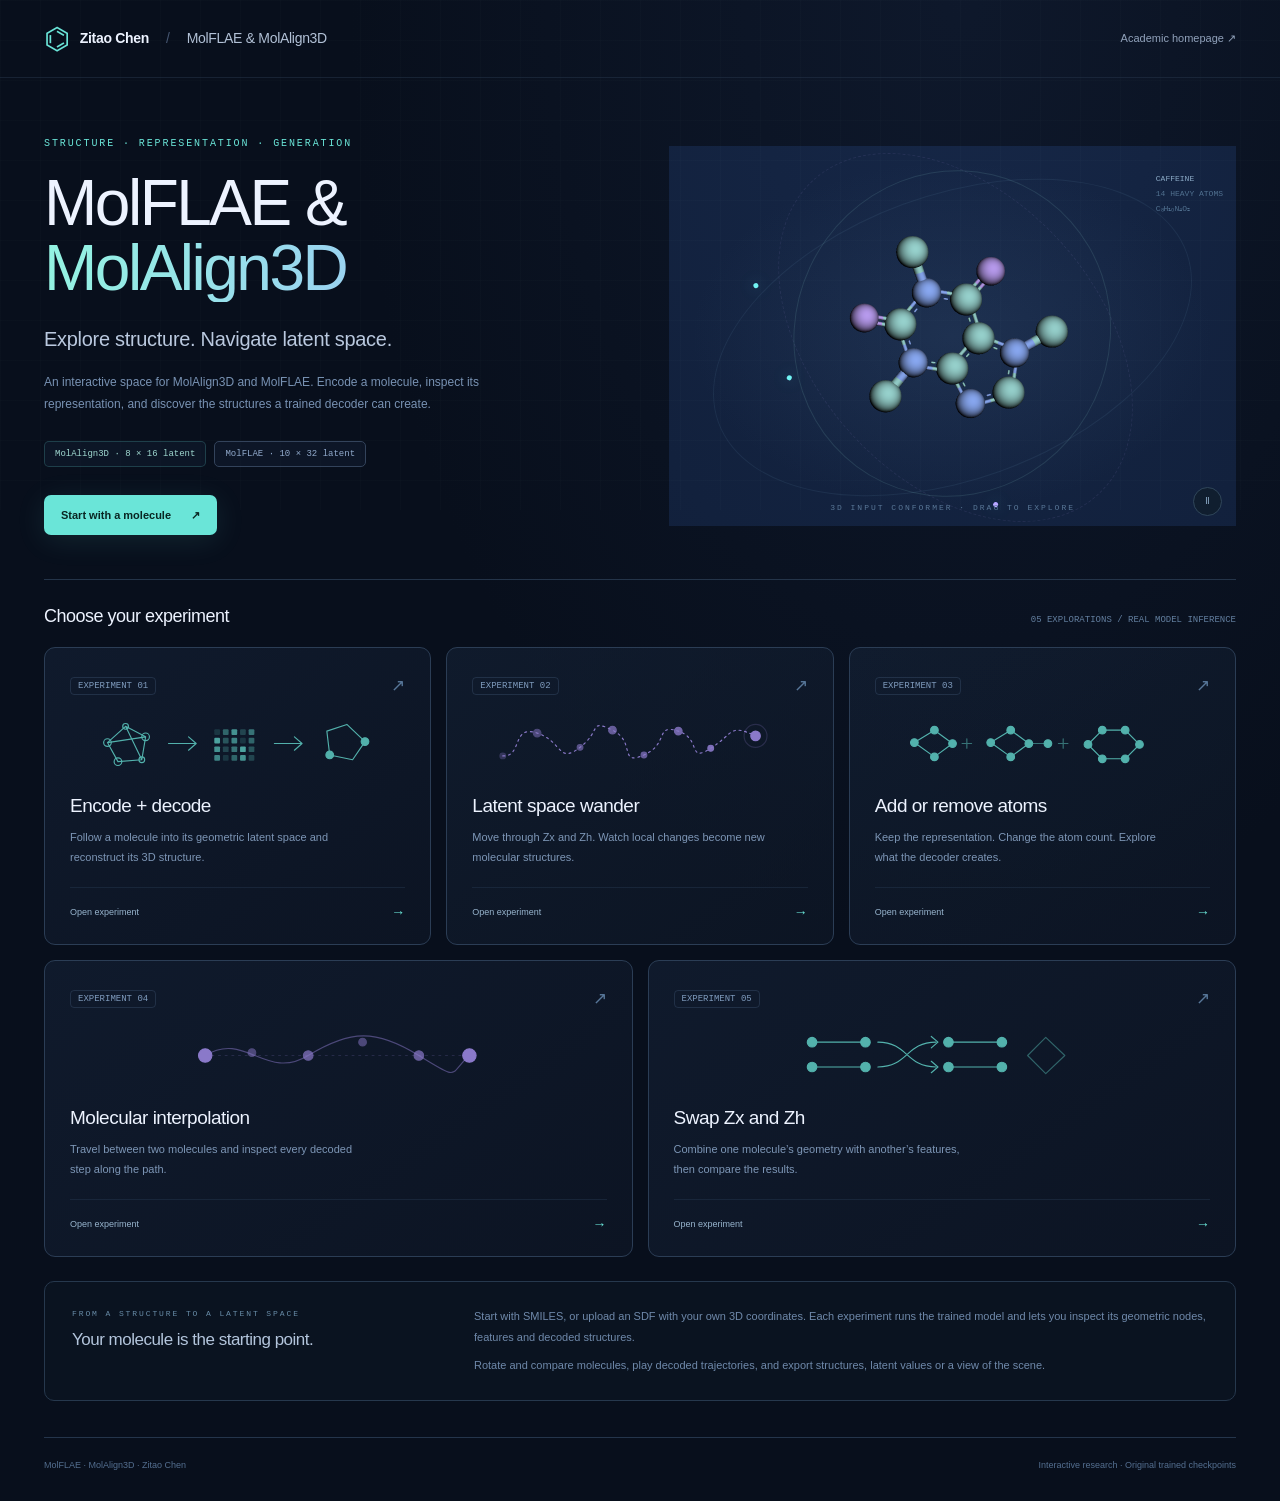
==== commit 1d1c6bec: "Use caffeine as the default molecule and 3D preview" ====
--- a/models/index.html
+++ b/models/index.html
@@ -1,5 +1,5 @@
 <!doctype html>
-<html lang="en"><head><meta charset="utf-8"><meta name="viewport" content="width=device-width,initial-scale=1"><title>MolFLAE &amp; MolAlign3D · Zitao Chen</title><meta name="description" content="An interactive molecular laboratory. Explore real MolAlign3D and MolFLAE models through 3D reconstruction, latent walks, atom editing, interpolation and feature swaps."><meta name="theme-color" content="#080f1c"><link rel="stylesheet" href="style.css?v=20261017-models4"><script src="vendor/3Dmol-min.js" defer></script><script src="directory.js?v=20261017-models4" defer></script></head>
+<html lang="en"><head><meta charset="utf-8"><meta name="viewport" content="width=device-width,initial-scale=1"><title>MolFLAE &amp; MolAlign3D · Zitao Chen</title><meta name="description" content="An interactive molecular laboratory. Explore real MolAlign3D and MolFLAE models through 3D reconstruction, latent walks, atom editing, interpolation and feature swaps."><meta name="theme-color" content="#080f1c"><link rel="stylesheet" href="style.css?v=20261017-caffeine"><script src="vendor/3Dmol-min.js" defer></script><script src="directory.js?v=20261017-caffeine" defer></script></head>
 <body class="directory-page"><header class="topbar"><a href="/" class="brand"><span class="brand-symbol" aria-hidden="true">⌬</span>Zitao Chen<span class="brand-divider">/</span><span class="brand-lab">MolFLAE &amp; MolAlign3D</span></a><a href="/" class="back-home">Academic homepage ↗</a></header><main>
-<section class="lab-hero" aria-labelledby="lab-title"><div class="hero-copy"><p class="eyebrow">STRUCTURE · REPRESENTATION · GENERATION</p><h1 id="lab-title" class="model-title">MolFLAE &amp; <span>MolAlign3D</span></h1><p class="hero-lead">Explore structure. Navigate latent space.</p><p class="lab-description">An interactive space for MolAlign3D and MolFLAE. Encode a molecule, inspect its representation, and discover the structures a trained decoder can create.</p><div class="model-badges"><span>MolAlign3D · 8 × 16 latent</span><span>MolFLAE · 10 × 32 latent</span></div><a class="hero-cta" href="encode-decode/">Start with a molecule <span aria-hidden="true">↗</span></a></div><div class="hero-scene"><div class="hero-orbit" aria-hidden="true"></div><div class="hero-orbit" aria-hidden="true"></div><div class="hero-orbit" aria-hidden="true"></div><div id="lab-preview" role="img" aria-label="Interactive 3D aspirin input conformer. Drag to rotate, scroll to zoom."></div><div class="hero-coordinate"><b>ASPIRIN</b><br>13 HEAVY ATOMS<br>C₉H₈O₄</div><div class="hero-scene-label">3D INPUT CONFORMER · DRAG TO EXPLORE</div><button type="button" id="preview-rotate" class="preview-rotate" aria-label="Pause molecule rotation" aria-pressed="true">Ⅱ</button></div></section>
+<section class="lab-hero" aria-labelledby="lab-title"><div class="hero-copy"><p class="eyebrow">STRUCTURE · REPRESENTATION · GENERATION</p><h1 id="lab-title" class="model-title">MolFLAE &amp; <span>MolAlign3D</span></h1><p class="hero-lead">Explore structure. Navigate latent space.</p><p class="lab-description">An interactive space for MolAlign3D and MolFLAE. Encode a molecule, inspect its representation, and discover the structures a trained decoder can create.</p><div class="model-badges"><span>MolAlign3D · 8 × 16 latent</span><span>MolFLAE · 10 × 32 latent</span></div><a class="hero-cta" href="encode-decode/">Start with a molecule <span aria-hidden="true">↗</span></a></div><div class="hero-scene"><div class="hero-orbit" aria-hidden="true"></div><div class="hero-orbit" aria-hidden="true"></div><div class="hero-orbit" aria-hidden="true"></div><div id="lab-preview" role="img" aria-label="Interactive 3D caffeine input conformer. Drag to rotate, scroll to zoom."></div><div class="hero-coordinate"><b>CAFFEINE</b><br>14 HEAVY ATOMS<br>C₈H₁₀N₄O₂</div><div class="hero-scene-label">3D INPUT CONFORMER · DRAG TO EXPLORE</div><button type="button" id="preview-rotate" class="preview-rotate" aria-label="Pause molecule rotation" aria-pressed="true">Ⅱ</button></div></section>
 <div class="directory-heading"><h2>Choose your experiment</h2><span>05 EXPLORATIONS / REAL MODEL INFERENCE</span></div><div class="experiment-cards"><a class="experiment-card" href="encode-decode/"><div class="card-top"><span class="card-number">EXPERIMENT 01</span><span class="card-glyph" aria-hidden="true">↗</span></div><div class="card-art" aria-hidden="true"><svg viewBox="0 0 315 65" fill="none" stroke="currentColor" stroke-width="1.2" stroke-linecap="round" stroke-linejoin="round"><path d="M21 31L40 14 61 25 57 49 32 51Z M40 14L57 49 M21 31L61 25"/><g class="art-points"><circle cx="21" cy="31" r="4"/><circle cx="40" cy="14" r="3"/><circle cx="61" cy="25" r="4"/><circle cx="57" cy="49" r="3"/><circle cx="32" cy="51" r="4"/></g><path d="M85 32H113 M106 25L114 32 106 39"/><g fill="currentColor" stroke="none"><rect x="133" y="17" width="6" height="6" rx="1" opacity="0.2"/><rect x="142" y="17" width="6" height="6" rx="1" opacity="0.5"/><rect x="151" y="17" width="6" height="6" rx="1" opacity="0.8"/><rect x="160" y="17" width="6" height="6" rx="1" opacity="0.30000000000000004"/><rect x="169" y="17" width="6" height="6" rx="1" opacity="0.6000000000000001"/><rect x="133" y="26" width="6" height="6" rx="1" opacity="0.8999999999999999"/><rect x="142" y="26" width="6" height="6" rx="1" opacity="0.4"/><rect x="151" y="26" width="6" height="6" rx="1" opacity="0.7"/><rect x="160" y="26" width="6" height="6" rx="1" opacity="0.2"/><rect x="169" y="26" width="6" height="6" rx="1" opacity="0.5"/><rect x="133" y="35" width="6" height="6" rx="1" opacity="0.8"/><rect x="142" y="35" width="6" height="6" rx="1" opacity="0.30000000000000004"/><rect x="151" y="35" width="6" height="6" rx="1" opacity="0.6000000000000001"/><rect x="160" y="35" width="6" height="6" rx="1" opacity="0.8999999999999999"/><rect x="169" y="35" width="6" height="6" rx="1" opacity="0.4"/><rect x="133" y="44" width="6" height="6" rx="1" opacity="0.7"/><rect x="142" y="44" width="6" height="6" rx="1" opacity="0.2"/><rect x="151" y="44" width="6" height="6" rx="1" opacity="0.5"/><rect x="160" y="44" width="6" height="6" rx="1" opacity="0.8"/><rect x="169" y="44" width="6" height="6" rx="1" opacity="0.30000000000000004"/></g><path d="M196 32H224 M217 25L225 32 217 39 M251 19L272 12 291 30 278 49 254 44Z"/><circle cx="291" cy="30" r="4" fill="currentColor"/><circle cx="254" cy="44" r="4" fill="currentColor"/></svg></div><h2>Encode + decode</h2><p>Follow a molecule into its geometric latent space and reconstruct its 3D structure.</p><div class="card-link"><span>Open experiment</span><span aria-hidden="true">→</span></div></a><a class="experiment-card" href="wander/"><div class="card-top"><span class="card-number">EXPERIMENT 02</span><span class="card-glyph" aria-hidden="true">↗</span></div><div class="card-art" aria-hidden="true"><svg viewBox="0 0 315 65" fill="none" stroke="currentColor" stroke-width="1.2" stroke-linecap="round" stroke-linejoin="round"><path d="M14 45C35 46 23 12 50 21S72 54 95 36 104 6 129 18 135 56 162 44 173 11 198 19 207 53 232 37 251 11 279 24" stroke-dasharray="2 4"/><circle cx="14" cy="45" r="3" fill="currentColor" opacity="0.3"/><circle cx="50" cy="21" r="4" fill="currentColor" opacity="0.5"/><circle cx="95" cy="36" r="3" fill="currentColor" opacity="0.6"/><circle cx="129" cy="18" r="4" fill="currentColor" opacity="0.7"/><circle cx="162" cy="44" r="3" fill="currentColor" opacity="0.7"/><circle cx="198" cy="19" r="4" fill="currentColor" opacity="0.8"/><circle cx="232" cy="37" r="3" fill="currentColor" opacity="0.9"/><circle cx="279" cy="24" r="5" fill="currentColor" opacity="1"/><circle cx="279" cy="24" r="12" opacity=".22"/></svg></div><h2>Latent space wander</h2><p>Move through Zx and Zh. Watch local changes become new molecular structures.</p><div class="card-link"><span>Open experiment</span><span aria-hidden="true">→</span></div></a><a class="experiment-card" href="atom-edit/"><div class="card-top"><span class="card-number">EXPERIMENT 03</span><span class="card-glyph" aria-hidden="true">↗</span></div><div class="card-art" aria-hidden="true"><svg viewBox="0 0 315 65" fill="none" stroke="currentColor" stroke-width="1.2" stroke-linecap="round" stroke-linejoin="round"><path d="M23 31L44 18 63 32 44 46Z M103 31L124 18 143 32 124 46Z M220 18L244 18 259 33 244 48 220 48 205 33Z"/><circle cx="23" cy="31" r="4" fill="currentColor"/><circle cx="44" cy="18" r="4" fill="currentColor"/><circle cx="63" cy="32" r="4" fill="currentColor"/><circle cx="44" cy="46" r="4" fill="currentColor"/><circle cx="103" cy="31" r="4" fill="currentColor"/><circle cx="124" cy="18" r="4" fill="currentColor"/><circle cx="143" cy="32" r="4" fill="currentColor"/><circle cx="124" cy="46" r="4" fill="currentColor"/><circle cx="163" cy="32" r="4" fill="currentColor"/><circle cx="220" cy="18" r="4" fill="currentColor"/><circle cx="244" cy="18" r="4" fill="currentColor"/><circle cx="259" cy="33" r="4" fill="currentColor"/><circle cx="244" cy="48" r="4" fill="currentColor"/><circle cx="220" cy="48" r="4" fill="currentColor"/><circle cx="205" cy="33" r="4" fill="currentColor"/><path d="M143 32H163 M78 27V37 M73 32H83 M179 27V37 M174 32H184" opacity=".6"/></svg></div><h2>Add or remove atoms</h2><p>Keep the representation. Change the atom count. Explore what the decoder creates.</p><div class="card-link"><span>Open experiment</span><span aria-hidden="true">→</span></div></a><a class="experiment-card" href="interpolation/"><div class="card-top"><span class="card-number">EXPERIMENT 04</span><span class="card-glyph" aria-hidden="true">↗</span></div><div class="card-art" aria-hidden="true"><svg viewBox="0 0 315 65" fill="none" stroke="currentColor" stroke-width="1.2" stroke-linecap="round" stroke-linejoin="round"><path d="M18 32C60 6 82 59 126 32S197 4 242 32 273 51 295 32" opacity=".5"/><circle cx="18" cy="32" r="7" fill="currentColor" opacity="1"/><circle cx="67" cy="29" r="4" fill="currentColor" opacity="0.5"/><circle cx="126" cy="32" r="5" fill="currentColor" opacity="0.7"/><circle cx="183" cy="18" r="4" fill="currentColor" opacity="0.5"/><circle cx="242" cy="32" r="5" fill="currentColor" opacity="0.7"/><circle cx="295" cy="32" r="7" fill="currentColor" opacity="1"/><path d="M18 32H295" opacity=".2" stroke-dasharray="2 5"/></svg></div><h2>Molecular interpolation</h2><p>Travel between two molecules and inspect every decoded step along the path.</p><div class="card-link"><span>Open experiment</span><span aria-hidden="true">→</span></div></a><a class="experiment-card" href="swap/"><div class="card-top"><span class="card-number">EXPERIMENT 05</span><span class="card-glyph" aria-hidden="true">↗</span></div><div class="card-art" aria-hidden="true"><svg viewBox="0 0 315 65" fill="none" stroke="currentColor" stroke-width="1.2" stroke-linecap="round" stroke-linejoin="round"><path d="M21 18H77 M21 44H77 M164 18H220 M164 44H220 M90 18C122 18 119 44 151 44 M90 44C122 44 119 18 151 18"/><path d="M146 38L153 44 146 50 M146 12L153 18 146 24"/><circle cx="21" cy="18" r="5" fill="currentColor"/><circle cx="77" cy="18" r="5" fill="currentColor"/><circle cx="21" cy="44" r="5" fill="currentColor"/><circle cx="77" cy="44" r="5" fill="currentColor"/><circle cx="164" cy="18" r="5" fill="currentColor"/><circle cx="220" cy="18" r="5" fill="currentColor"/><circle cx="164" cy="44" r="5" fill="currentColor"/><circle cx="220" cy="44" r="5" fill="currentColor"/><path d="M247 32L266 13 286 32 266 51Z" opacity=".5"/></svg></div><h2>Swap Zx and Zh</h2><p>Combine one molecule’s geometry with another’s features, then compare the results.</p><div class="card-link"><span>Open experiment</span><span aria-hidden="true">→</span></div></a></div><aside class="lab-note"><div><p class="eyebrow">FROM A STRUCTURE TO A LATENT SPACE</p><h2>Your molecule is the starting point.</h2></div><div><p>Start with SMILES, or upload an SDF with your own 3D coordinates. Each experiment runs the trained model and lets you inspect its geometric nodes, features and decoded structures.</p><p>Rotate and compare molecules, play decoded trajectories, and export structures, latent values or a view of the scene.</p></div></aside><footer><span>MolFLAE · MolAlign3D · Zitao Chen</span><span>Interactive research · Original trained checkpoints</span></footer></main></body></html>
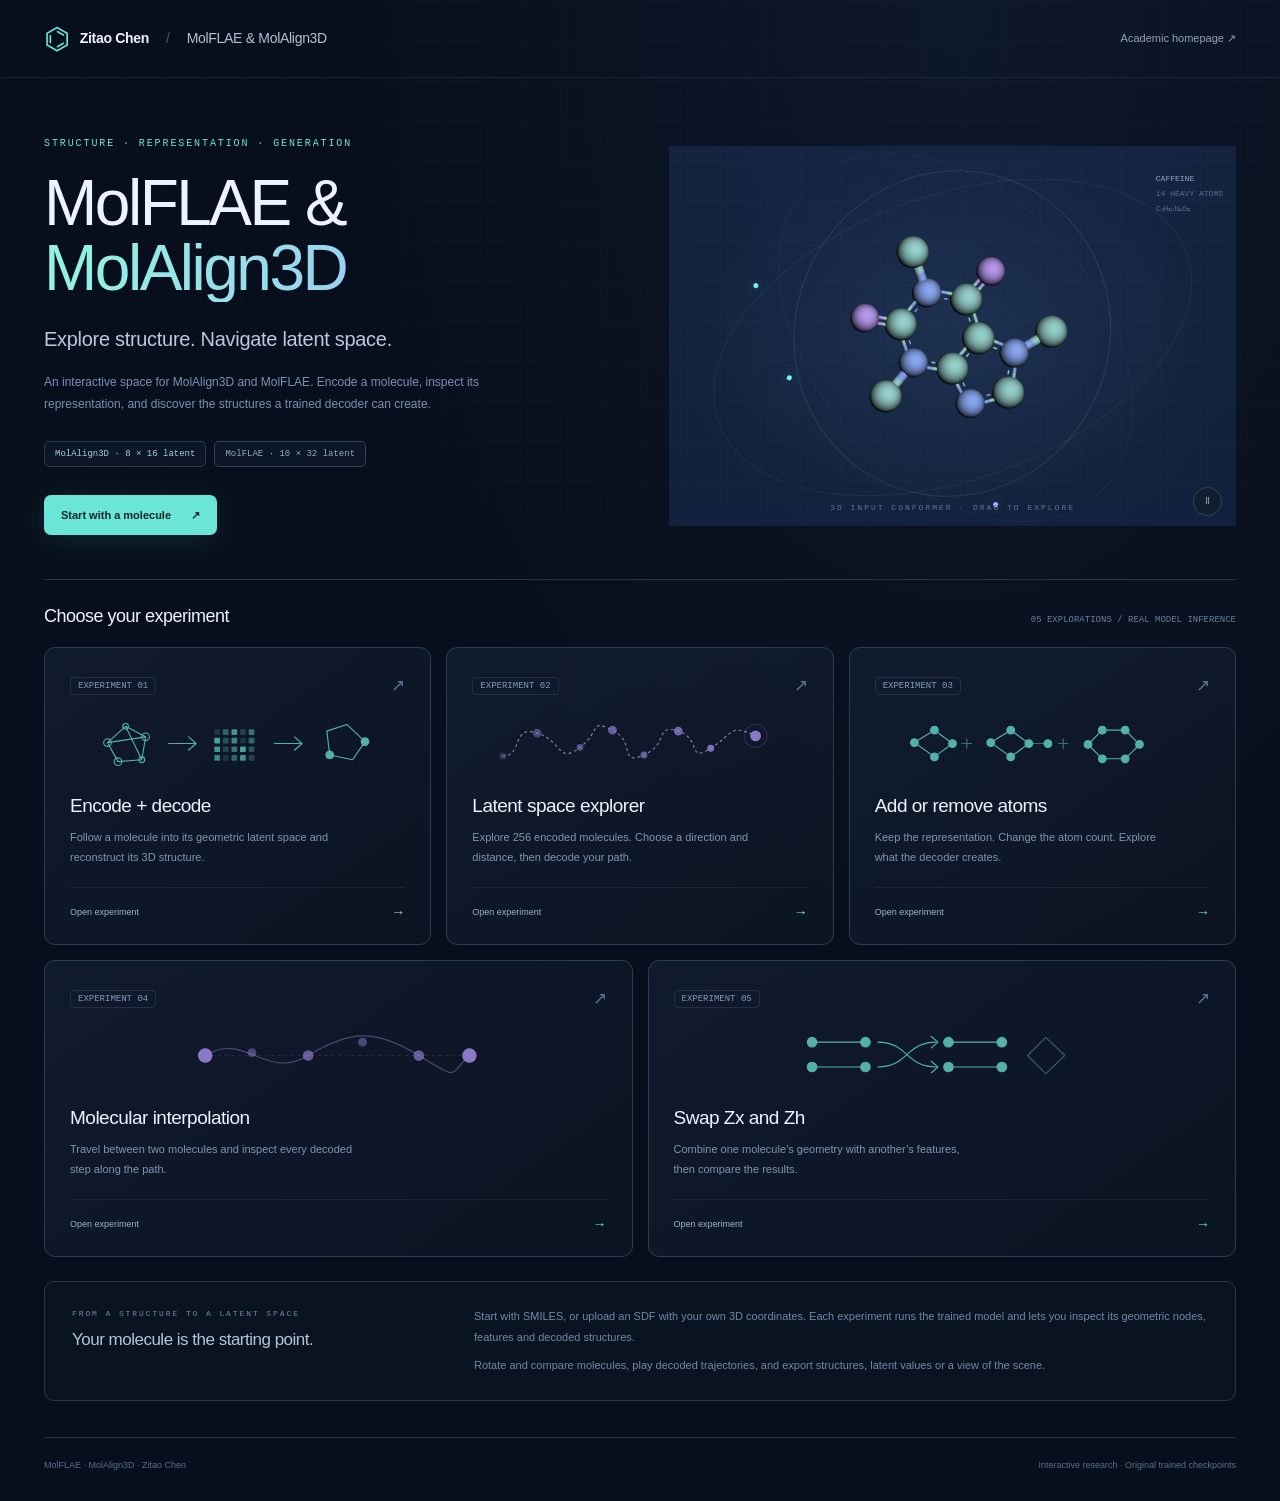
==== commit c1228db2: "Explore encoded molecular latent maps with GPU inference and floating timelines" ====
--- a/models/index.html
+++ b/models/index.html
@@ -1,5 +1,5 @@
 <!doctype html>
-<html lang="en"><head><meta charset="utf-8"><meta name="viewport" content="width=device-width,initial-scale=1"><title>MolFLAE &amp; MolAlign3D · Zitao Chen</title><meta name="description" content="An interactive molecular laboratory. Explore real MolAlign3D and MolFLAE models through 3D reconstruction, latent walks, atom editing, interpolation and feature swaps."><meta name="theme-color" content="#080f1c"><link rel="stylesheet" href="style.css?v=20261017-caffeine"><script src="vendor/3Dmol-min.js" defer></script><script src="directory.js?v=20261017-caffeine" defer></script></head>
+<html lang="en"><head><meta charset="utf-8"><meta name="viewport" content="width=device-width,initial-scale=1"><title>MolFLAE &amp; MolAlign3D · Zitao Chen</title><meta name="description" content="An interactive molecular laboratory. Explore real MolAlign3D and MolFLAE models through 3D reconstruction, latent-space exploration, atom editing, interpolation and feature swaps."><meta name="theme-color" content="#080f1c"><link rel="stylesheet" href="style.css?v=20261017-atlas"><script src="vendor/3Dmol-min.js" defer></script><script src="directory.js?v=20261017-atlas" defer></script></head>
 <body class="directory-page"><header class="topbar"><a href="/" class="brand"><span class="brand-symbol" aria-hidden="true">⌬</span>Zitao Chen<span class="brand-divider">/</span><span class="brand-lab">MolFLAE &amp; MolAlign3D</span></a><a href="/" class="back-home">Academic homepage ↗</a></header><main>
 <section class="lab-hero" aria-labelledby="lab-title"><div class="hero-copy"><p class="eyebrow">STRUCTURE · REPRESENTATION · GENERATION</p><h1 id="lab-title" class="model-title">MolFLAE &amp; <span>MolAlign3D</span></h1><p class="hero-lead">Explore structure. Navigate latent space.</p><p class="lab-description">An interactive space for MolAlign3D and MolFLAE. Encode a molecule, inspect its representation, and discover the structures a trained decoder can create.</p><div class="model-badges"><span>MolAlign3D · 8 × 16 latent</span><span>MolFLAE · 10 × 32 latent</span></div><a class="hero-cta" href="encode-decode/">Start with a molecule <span aria-hidden="true">↗</span></a></div><div class="hero-scene"><div class="hero-orbit" aria-hidden="true"></div><div class="hero-orbit" aria-hidden="true"></div><div class="hero-orbit" aria-hidden="true"></div><div id="lab-preview" role="img" aria-label="Interactive 3D caffeine input conformer. Drag to rotate, scroll to zoom."></div><div class="hero-coordinate"><b>CAFFEINE</b><br>14 HEAVY ATOMS<br>C₈H₁₀N₄O₂</div><div class="hero-scene-label">3D INPUT CONFORMER · DRAG TO EXPLORE</div><button type="button" id="preview-rotate" class="preview-rotate" aria-label="Pause molecule rotation" aria-pressed="true">Ⅱ</button></div></section>
-<div class="directory-heading"><h2>Choose your experiment</h2><span>05 EXPLORATIONS / REAL MODEL INFERENCE</span></div><div class="experiment-cards"><a class="experiment-card" href="encode-decode/"><div class="card-top"><span class="card-number">EXPERIMENT 01</span><span class="card-glyph" aria-hidden="true">↗</span></div><div class="card-art" aria-hidden="true"><svg viewBox="0 0 315 65" fill="none" stroke="currentColor" stroke-width="1.2" stroke-linecap="round" stroke-linejoin="round"><path d="M21 31L40 14 61 25 57 49 32 51Z M40 14L57 49 M21 31L61 25"/><g class="art-points"><circle cx="21" cy="31" r="4"/><circle cx="40" cy="14" r="3"/><circle cx="61" cy="25" r="4"/><circle cx="57" cy="49" r="3"/><circle cx="32" cy="51" r="4"/></g><path d="M85 32H113 M106 25L114 32 106 39"/><g fill="currentColor" stroke="none"><rect x="133" y="17" width="6" height="6" rx="1" opacity="0.2"/><rect x="142" y="17" width="6" height="6" rx="1" opacity="0.5"/><rect x="151" y="17" width="6" height="6" rx="1" opacity="0.8"/><rect x="160" y="17" width="6" height="6" rx="1" opacity="0.30000000000000004"/><rect x="169" y="17" width="6" height="6" rx="1" opacity="0.6000000000000001"/><rect x="133" y="26" width="6" height="6" rx="1" opacity="0.8999999999999999"/><rect x="142" y="26" width="6" height="6" rx="1" opacity="0.4"/><rect x="151" y="26" width="6" height="6" rx="1" opacity="0.7"/><rect x="160" y="26" width="6" height="6" rx="1" opacity="0.2"/><rect x="169" y="26" width="6" height="6" rx="1" opacity="0.5"/><rect x="133" y="35" width="6" height="6" rx="1" opacity="0.8"/><rect x="142" y="35" width="6" height="6" rx="1" opacity="0.30000000000000004"/><rect x="151" y="35" width="6" height="6" rx="1" opacity="0.6000000000000001"/><rect x="160" y="35" width="6" height="6" rx="1" opacity="0.8999999999999999"/><rect x="169" y="35" width="6" height="6" rx="1" opacity="0.4"/><rect x="133" y="44" width="6" height="6" rx="1" opacity="0.7"/><rect x="142" y="44" width="6" height="6" rx="1" opacity="0.2"/><rect x="151" y="44" width="6" height="6" rx="1" opacity="0.5"/><rect x="160" y="44" width="6" height="6" rx="1" opacity="0.8"/><rect x="169" y="44" width="6" height="6" rx="1" opacity="0.30000000000000004"/></g><path d="M196 32H224 M217 25L225 32 217 39 M251 19L272 12 291 30 278 49 254 44Z"/><circle cx="291" cy="30" r="4" fill="currentColor"/><circle cx="254" cy="44" r="4" fill="currentColor"/></svg></div><h2>Encode + decode</h2><p>Follow a molecule into its geometric latent space and reconstruct its 3D structure.</p><div class="card-link"><span>Open experiment</span><span aria-hidden="true">→</span></div></a><a class="experiment-card" href="wander/"><div class="card-top"><span class="card-number">EXPERIMENT 02</span><span class="card-glyph" aria-hidden="true">↗</span></div><div class="card-art" aria-hidden="true"><svg viewBox="0 0 315 65" fill="none" stroke="currentColor" stroke-width="1.2" stroke-linecap="round" stroke-linejoin="round"><path d="M14 45C35 46 23 12 50 21S72 54 95 36 104 6 129 18 135 56 162 44 173 11 198 19 207 53 232 37 251 11 279 24" stroke-dasharray="2 4"/><circle cx="14" cy="45" r="3" fill="currentColor" opacity="0.3"/><circle cx="50" cy="21" r="4" fill="currentColor" opacity="0.5"/><circle cx="95" cy="36" r="3" fill="currentColor" opacity="0.6"/><circle cx="129" cy="18" r="4" fill="currentColor" opacity="0.7"/><circle cx="162" cy="44" r="3" fill="currentColor" opacity="0.7"/><circle cx="198" cy="19" r="4" fill="currentColor" opacity="0.8"/><circle cx="232" cy="37" r="3" fill="currentColor" opacity="0.9"/><circle cx="279" cy="24" r="5" fill="currentColor" opacity="1"/><circle cx="279" cy="24" r="12" opacity=".22"/></svg></div><h2>Latent space wander</h2><p>Move through Zx and Zh. Watch local changes become new molecular structures.</p><div class="card-link"><span>Open experiment</span><span aria-hidden="true">→</span></div></a><a class="experiment-card" href="atom-edit/"><div class="card-top"><span class="card-number">EXPERIMENT 03</span><span class="card-glyph" aria-hidden="true">↗</span></div><div class="card-art" aria-hidden="true"><svg viewBox="0 0 315 65" fill="none" stroke="currentColor" stroke-width="1.2" stroke-linecap="round" stroke-linejoin="round"><path d="M23 31L44 18 63 32 44 46Z M103 31L124 18 143 32 124 46Z M220 18L244 18 259 33 244 48 220 48 205 33Z"/><circle cx="23" cy="31" r="4" fill="currentColor"/><circle cx="44" cy="18" r="4" fill="currentColor"/><circle cx="63" cy="32" r="4" fill="currentColor"/><circle cx="44" cy="46" r="4" fill="currentColor"/><circle cx="103" cy="31" r="4" fill="currentColor"/><circle cx="124" cy="18" r="4" fill="currentColor"/><circle cx="143" cy="32" r="4" fill="currentColor"/><circle cx="124" cy="46" r="4" fill="currentColor"/><circle cx="163" cy="32" r="4" fill="currentColor"/><circle cx="220" cy="18" r="4" fill="currentColor"/><circle cx="244" cy="18" r="4" fill="currentColor"/><circle cx="259" cy="33" r="4" fill="currentColor"/><circle cx="244" cy="48" r="4" fill="currentColor"/><circle cx="220" cy="48" r="4" fill="currentColor"/><circle cx="205" cy="33" r="4" fill="currentColor"/><path d="M143 32H163 M78 27V37 M73 32H83 M179 27V37 M174 32H184" opacity=".6"/></svg></div><h2>Add or remove atoms</h2><p>Keep the representation. Change the atom count. Explore what the decoder creates.</p><div class="card-link"><span>Open experiment</span><span aria-hidden="true">→</span></div></a><a class="experiment-card" href="interpolation/"><div class="card-top"><span class="card-number">EXPERIMENT 04</span><span class="card-glyph" aria-hidden="true">↗</span></div><div class="card-art" aria-hidden="true"><svg viewBox="0 0 315 65" fill="none" stroke="currentColor" stroke-width="1.2" stroke-linecap="round" stroke-linejoin="round"><path d="M18 32C60 6 82 59 126 32S197 4 242 32 273 51 295 32" opacity=".5"/><circle cx="18" cy="32" r="7" fill="currentColor" opacity="1"/><circle cx="67" cy="29" r="4" fill="currentColor" opacity="0.5"/><circle cx="126" cy="32" r="5" fill="currentColor" opacity="0.7"/><circle cx="183" cy="18" r="4" fill="currentColor" opacity="0.5"/><circle cx="242" cy="32" r="5" fill="currentColor" opacity="0.7"/><circle cx="295" cy="32" r="7" fill="currentColor" opacity="1"/><path d="M18 32H295" opacity=".2" stroke-dasharray="2 5"/></svg></div><h2>Molecular interpolation</h2><p>Travel between two molecules and inspect every decoded step along the path.</p><div class="card-link"><span>Open experiment</span><span aria-hidden="true">→</span></div></a><a class="experiment-card" href="swap/"><div class="card-top"><span class="card-number">EXPERIMENT 05</span><span class="card-glyph" aria-hidden="true">↗</span></div><div class="card-art" aria-hidden="true"><svg viewBox="0 0 315 65" fill="none" stroke="currentColor" stroke-width="1.2" stroke-linecap="round" stroke-linejoin="round"><path d="M21 18H77 M21 44H77 M164 18H220 M164 44H220 M90 18C122 18 119 44 151 44 M90 44C122 44 119 18 151 18"/><path d="M146 38L153 44 146 50 M146 12L153 18 146 24"/><circle cx="21" cy="18" r="5" fill="currentColor"/><circle cx="77" cy="18" r="5" fill="currentColor"/><circle cx="21" cy="44" r="5" fill="currentColor"/><circle cx="77" cy="44" r="5" fill="currentColor"/><circle cx="164" cy="18" r="5" fill="currentColor"/><circle cx="220" cy="18" r="5" fill="currentColor"/><circle cx="164" cy="44" r="5" fill="currentColor"/><circle cx="220" cy="44" r="5" fill="currentColor"/><path d="M247 32L266 13 286 32 266 51Z" opacity=".5"/></svg></div><h2>Swap Zx and Zh</h2><p>Combine one molecule’s geometry with another’s features, then compare the results.</p><div class="card-link"><span>Open experiment</span><span aria-hidden="true">→</span></div></a></div><aside class="lab-note"><div><p class="eyebrow">FROM A STRUCTURE TO A LATENT SPACE</p><h2>Your molecule is the starting point.</h2></div><div><p>Start with SMILES, or upload an SDF with your own 3D coordinates. Each experiment runs the trained model and lets you inspect its geometric nodes, features and decoded structures.</p><p>Rotate and compare molecules, play decoded trajectories, and export structures, latent values or a view of the scene.</p></div></aside><footer><span>MolFLAE · MolAlign3D · Zitao Chen</span><span>Interactive research · Original trained checkpoints</span></footer></main></body></html>
+<div class="directory-heading"><h2>Choose your experiment</h2><span>05 EXPLORATIONS / REAL MODEL INFERENCE</span></div><div class="experiment-cards"><a class="experiment-card" href="encode-decode/"><div class="card-top"><span class="card-number">EXPERIMENT 01</span><span class="card-glyph" aria-hidden="true">↗</span></div><div class="card-art" aria-hidden="true"><svg viewBox="0 0 315 65" fill="none" stroke="currentColor" stroke-width="1.2" stroke-linecap="round" stroke-linejoin="round"><path d="M21 31L40 14 61 25 57 49 32 51Z M40 14L57 49 M21 31L61 25"/><g class="art-points"><circle cx="21" cy="31" r="4"/><circle cx="40" cy="14" r="3"/><circle cx="61" cy="25" r="4"/><circle cx="57" cy="49" r="3"/><circle cx="32" cy="51" r="4"/></g><path d="M85 32H113 M106 25L114 32 106 39"/><g fill="currentColor" stroke="none"><rect x="133" y="17" width="6" height="6" rx="1" opacity="0.2"/><rect x="142" y="17" width="6" height="6" rx="1" opacity="0.5"/><rect x="151" y="17" width="6" height="6" rx="1" opacity="0.8"/><rect x="160" y="17" width="6" height="6" rx="1" opacity="0.30000000000000004"/><rect x="169" y="17" width="6" height="6" rx="1" opacity="0.6000000000000001"/><rect x="133" y="26" width="6" height="6" rx="1" opacity="0.8999999999999999"/><rect x="142" y="26" width="6" height="6" rx="1" opacity="0.4"/><rect x="151" y="26" width="6" height="6" rx="1" opacity="0.7"/><rect x="160" y="26" width="6" height="6" rx="1" opacity="0.2"/><rect x="169" y="26" width="6" height="6" rx="1" opacity="0.5"/><rect x="133" y="35" width="6" height="6" rx="1" opacity="0.8"/><rect x="142" y="35" width="6" height="6" rx="1" opacity="0.30000000000000004"/><rect x="151" y="35" width="6" height="6" rx="1" opacity="0.6000000000000001"/><rect x="160" y="35" width="6" height="6" rx="1" opacity="0.8999999999999999"/><rect x="169" y="35" width="6" height="6" rx="1" opacity="0.4"/><rect x="133" y="44" width="6" height="6" rx="1" opacity="0.7"/><rect x="142" y="44" width="6" height="6" rx="1" opacity="0.2"/><rect x="151" y="44" width="6" height="6" rx="1" opacity="0.5"/><rect x="160" y="44" width="6" height="6" rx="1" opacity="0.8"/><rect x="169" y="44" width="6" height="6" rx="1" opacity="0.30000000000000004"/></g><path d="M196 32H224 M217 25L225 32 217 39 M251 19L272 12 291 30 278 49 254 44Z"/><circle cx="291" cy="30" r="4" fill="currentColor"/><circle cx="254" cy="44" r="4" fill="currentColor"/></svg></div><h2>Encode + decode</h2><p>Follow a molecule into its geometric latent space and reconstruct its 3D structure.</p><div class="card-link"><span>Open experiment</span><span aria-hidden="true">→</span></div></a><a class="experiment-card" href="latent-space/"><div class="card-top"><span class="card-number">EXPERIMENT 02</span><span class="card-glyph" aria-hidden="true">↗</span></div><div class="card-art" aria-hidden="true"><svg viewBox="0 0 315 65" fill="none" stroke="currentColor" stroke-width="1.2" stroke-linecap="round" stroke-linejoin="round"><path d="M14 45C35 46 23 12 50 21S72 54 95 36 104 6 129 18 135 56 162 44 173 11 198 19 207 53 232 37 251 11 279 24" stroke-dasharray="2 4"/><circle cx="14" cy="45" r="3" fill="currentColor" opacity="0.3"/><circle cx="50" cy="21" r="4" fill="currentColor" opacity="0.5"/><circle cx="95" cy="36" r="3" fill="currentColor" opacity="0.6"/><circle cx="129" cy="18" r="4" fill="currentColor" opacity="0.7"/><circle cx="162" cy="44" r="3" fill="currentColor" opacity="0.7"/><circle cx="198" cy="19" r="4" fill="currentColor" opacity="0.8"/><circle cx="232" cy="37" r="3" fill="currentColor" opacity="0.9"/><circle cx="279" cy="24" r="5" fill="currentColor" opacity="1"/><circle cx="279" cy="24" r="12" opacity=".22"/></svg></div><h2>Latent space explorer</h2><p>Explore 256 encoded molecules. Choose a direction and distance, then decode your path.</p><div class="card-link"><span>Open experiment</span><span aria-hidden="true">→</span></div></a><a class="experiment-card" href="atom-edit/"><div class="card-top"><span class="card-number">EXPERIMENT 03</span><span class="card-glyph" aria-hidden="true">↗</span></div><div class="card-art" aria-hidden="true"><svg viewBox="0 0 315 65" fill="none" stroke="currentColor" stroke-width="1.2" stroke-linecap="round" stroke-linejoin="round"><path d="M23 31L44 18 63 32 44 46Z M103 31L124 18 143 32 124 46Z M220 18L244 18 259 33 244 48 220 48 205 33Z"/><circle cx="23" cy="31" r="4" fill="currentColor"/><circle cx="44" cy="18" r="4" fill="currentColor"/><circle cx="63" cy="32" r="4" fill="currentColor"/><circle cx="44" cy="46" r="4" fill="currentColor"/><circle cx="103" cy="31" r="4" fill="currentColor"/><circle cx="124" cy="18" r="4" fill="currentColor"/><circle cx="143" cy="32" r="4" fill="currentColor"/><circle cx="124" cy="46" r="4" fill="currentColor"/><circle cx="163" cy="32" r="4" fill="currentColor"/><circle cx="220" cy="18" r="4" fill="currentColor"/><circle cx="244" cy="18" r="4" fill="currentColor"/><circle cx="259" cy="33" r="4" fill="currentColor"/><circle cx="244" cy="48" r="4" fill="currentColor"/><circle cx="220" cy="48" r="4" fill="currentColor"/><circle cx="205" cy="33" r="4" fill="currentColor"/><path d="M143 32H163 M78 27V37 M73 32H83 M179 27V37 M174 32H184" opacity=".6"/></svg></div><h2>Add or remove atoms</h2><p>Keep the representation. Change the atom count. Explore what the decoder creates.</p><div class="card-link"><span>Open experiment</span><span aria-hidden="true">→</span></div></a><a class="experiment-card" href="interpolation/"><div class="card-top"><span class="card-number">EXPERIMENT 04</span><span class="card-glyph" aria-hidden="true">↗</span></div><div class="card-art" aria-hidden="true"><svg viewBox="0 0 315 65" fill="none" stroke="currentColor" stroke-width="1.2" stroke-linecap="round" stroke-linejoin="round"><path d="M18 32C60 6 82 59 126 32S197 4 242 32 273 51 295 32" opacity=".5"/><circle cx="18" cy="32" r="7" fill="currentColor" opacity="1"/><circle cx="67" cy="29" r="4" fill="currentColor" opacity="0.5"/><circle cx="126" cy="32" r="5" fill="currentColor" opacity="0.7"/><circle cx="183" cy="18" r="4" fill="currentColor" opacity="0.5"/><circle cx="242" cy="32" r="5" fill="currentColor" opacity="0.7"/><circle cx="295" cy="32" r="7" fill="currentColor" opacity="1"/><path d="M18 32H295" opacity=".2" stroke-dasharray="2 5"/></svg></div><h2>Molecular interpolation</h2><p>Travel between two molecules and inspect every decoded step along the path.</p><div class="card-link"><span>Open experiment</span><span aria-hidden="true">→</span></div></a><a class="experiment-card" href="swap/"><div class="card-top"><span class="card-number">EXPERIMENT 05</span><span class="card-glyph" aria-hidden="true">↗</span></div><div class="card-art" aria-hidden="true"><svg viewBox="0 0 315 65" fill="none" stroke="currentColor" stroke-width="1.2" stroke-linecap="round" stroke-linejoin="round"><path d="M21 18H77 M21 44H77 M164 18H220 M164 44H220 M90 18C122 18 119 44 151 44 M90 44C122 44 119 18 151 18"/><path d="M146 38L153 44 146 50 M146 12L153 18 146 24"/><circle cx="21" cy="18" r="5" fill="currentColor"/><circle cx="77" cy="18" r="5" fill="currentColor"/><circle cx="21" cy="44" r="5" fill="currentColor"/><circle cx="77" cy="44" r="5" fill="currentColor"/><circle cx="164" cy="18" r="5" fill="currentColor"/><circle cx="220" cy="18" r="5" fill="currentColor"/><circle cx="164" cy="44" r="5" fill="currentColor"/><circle cx="220" cy="44" r="5" fill="currentColor"/><path d="M247 32L266 13 286 32 266 51Z" opacity=".5"/></svg></div><h2>Swap Zx and Zh</h2><p>Combine one molecule’s geometry with another’s features, then compare the results.</p><div class="card-link"><span>Open experiment</span><span aria-hidden="true">→</span></div></a></div><aside class="lab-note"><div><p class="eyebrow">FROM A STRUCTURE TO A LATENT SPACE</p><h2>Your molecule is the starting point.</h2></div><div><p>Start with SMILES, or upload an SDF with your own 3D coordinates. Each experiment runs the trained model and lets you inspect its geometric nodes, features and decoded structures.</p><p>Rotate and compare molecules, play decoded trajectories, and export structures, latent values or a view of the scene.</p></div></aside><footer><span>MolFLAE · MolAlign3D · Zitao Chen</span><span>Interactive research · Original trained checkpoints</span></footer></main></body></html>
--- a/models/style.css
+++ b/models/style.css
@@ -7,3 +7,10 @@
 .preview-rotate{position:absolute;right:14px;bottom:10px;border:1px solid #30475b;border-radius:50%;width:29px;height:29px;color:#7e9cb7;background:#101e2f;font-size:10px;display:grid;place-items:center}.preview-rotate:hover{border-color:var(--cyan);color:var(--cyan)}.preview-unavailable{display:grid;place-items:center;color:#7790a9;font:20px var(--mono)}.frame-tile[data-valid=false]{border-bottom-color:var(--amber)}
 
 .lab-hero h1.model-title{font-size:clamp(40px,5vw,72px);letter-spacing:-2.5px}.lab-hero h1.model-title span{display:block}@media(max-width:740px){.topbar{height:auto;min-height:66px;flex-wrap:wrap;padding-top:14px;padding-bottom:14px;row-gap:6px}.back-home{margin-left:auto}.lab-hero h1.model-title{font-size:clamp(38px,9vw,64px);letter-spacing:-1.8px}}
+/* A compact frame controller follows the molecular views when the full timeline is off screen. */
+.floating-controls{position:fixed;bottom:22px;left:50%;transform:translateX(-50%);z-index:50;display:flex;align-items:center;gap:12px;width:min(700px,calc(100% - 36px));padding:12px 17px;border:1px solid #6ae5d852;border-radius:14px;background:#101f31ee;box-shadow:0 10px 50px #0009,0 0 28px #6ae5d80c;backdrop-filter:blur(18px)}.floating-controls .floating-kicker{font:8px/1.5 var(--mono);letter-spacing:1px;color:#8aa8c2;max-width:70px}.floating-controls button{flex:none;border:1px solid #36566a;border-radius:6px;color:var(--cyan);background:#1b354342;width:33px;height:31px;font:11px var(--mono);padding:0}.floating-controls input{flex:1;min-width:40px;margin:0}.floating-controls #floating-frame-label{font:10px var(--mono);color:var(--cyan);min-width:74px;white-space:nowrap;text-align:center}.experiment-page:has(#floating-controls:not([hidden])){padding-bottom:78px}
+/* The latent-space atlas. All points and paths use checkpoint encodings. */
+.latent-map-panel{margin-bottom:28px;padding:22px;border:1px solid #394862;border-radius:13px;background:linear-gradient(135deg,#12273b9c,#191c354d);min-width:0}.latent-map-panel .result-heading{align-items:center}.latent-map-panel .eyebrow{font-size:8px;letter-spacing:1.6px;color:var(--violet);margin-bottom:7px}.latent-map-panel h2{font-size:23px;letter-spacing:-.7px}.map-tools{display:flex;align-items:center;justify-content:space-between;gap:12px;font-size:9px;margin:14px 0;color:#718aa7;flex-wrap:wrap}.map-tools label{display:flex;align-items:center;gap:7px;margin-left:auto;font-size:9px;white-space:nowrap}.map-tools select{padding:5px 8px;width:115px;font-size:9px}.map-tools>button{background:none;border:1px solid #354b67;color:#8ca5c8;font-size:9px;padding:5px 9px;border-radius:5px}.latent-map-shell{position:relative;border:1px solid #304661;border-radius:9px;overflow:hidden;background:radial-gradient(ellipse at 46% 50%,#172a493b,transparent),#0a1525}#latent-map{width:100%;height:430px;display:block;cursor:crosshair;touch-action:pan-y}#map-loading{position:absolute;inset:45% 10px auto;text-align:center;font-size:12px;color:#7f9cbd}.map-tooltip{position:absolute;max-width:225px;pointer-events:none;border:1px solid #6ae5d840;background:#142639f2;border-radius:6px;box-shadow:0 5px 25px #0005;padding:9px 12px;z-index:2;font-size:9px;color:#91afcb}.map-tooltip strong{display:block;font-size:11px;color:#dfebfb;margin-bottom:5px}.map-tooltip span{display:block;font:8px/1.6 var(--mono)}.map-legend{display:flex;gap:10px 16px;align-items:center;flex-wrap:wrap;margin-top:13px;font:8px var(--mono);color:#7d97b5}.map-legend>span{display:inline-flex;align-items:center;gap:6px}.map-legend i{display:inline-block;border-radius:50%;width:6px;height:6px}.point-key{background:var(--cyan)}.source-key{border:1px solid #dcfcf5}.target-key{background:var(--amber)}.decoded-key{border:1px solid #f29bc4}.map-legend #map-color-scale{margin-left:auto;color:#a897d2}.map-projection{font:9px/1.8 var(--mono);color:#9da9c7;margin-top:14px;border-top:1px solid #2e405d;padding-top:12px}.map-position-readout{display:grid;grid-template-columns:1fr 1fr 1fr;gap:10px;margin-top:17px}.map-position-readout>div{border:1px solid #32445e;border-radius:7px;background:#101f324d;padding:11px 13px;min-width:0}.map-position-readout span{font:8px var(--mono);letter-spacing:1px;color:#7288a6}.map-position-readout strong{display:block;font:11px var(--mono);font-weight:400;color:#b7cce6;margin-top:7px;overflow-wrap:anywhere}.map-position-readout>div:nth-child(2) strong{color:var(--amber)}.map-scope{font-size:9px;line-height:1.8;color:#6e87a6;margin-top:13px}.map-neighbors{display:flex;align-items:center;gap:7px;flex-wrap:wrap;margin-top:14px;font-size:9px;color:#8597b5}.map-neighbors>span{flex-basis:100%;margin-bottom:3px}.map-neighbors button{background:#1d30464d;color:#a5bfd4;border:1px solid #3b5169;border-radius:5px;padding:5px 8px;font-size:9px}.map-neighbors button:hover{color:var(--cyan);border-color:var(--cyan)}.atlas-source{border-top:1px solid var(--line);margin-top:20px;padding-top:18px}.atlas-source>label,.direction-controls>label{display:flex;align-items:center;justify-content:space-between;font-size:10px;color:#9aafca;margin:10px 0 7px}.atlas-source input[type=search]{width:100%;min-width:0;background:#0a1423;border:1px solid #2c3e55;color:#d3deef;padding:9px 10px;border-radius:6px;font-size:10px}.atlas-source select,.direction-controls select{font-size:10px}.selected-molecule{padding:14px 12px;margin-top:15px;border:1px solid #416c6480;border-radius:7px;background:#23443b28}.selected-molecule .eyebrow{font-size:7px;letter-spacing:1px;color:#68a79c}.selected-molecule h3{font-size:14px;line-height:1.4;color:#cae3de;margin:7px 0}.selected-molecule p:not(.eyebrow){font-size:9px;color:#729f9c}.selected-molecule code{display:block;font:8px/1.7 var(--mono);color:#8aabac;overflow-wrap:anywhere;margin-top:7px}.direction-controls{border-top:1px solid var(--line);padding-top:17px;margin-top:20px}.section-label{font:8px/1.6 var(--mono);letter-spacing:1.3px;color:#a496c0;margin-bottom:15px}.direction-controls output{font:10px var(--mono);color:var(--amber)}.direction-controls input[type=range]{accent-color:var(--amber)}.direction-compass{position:relative;display:flex;align-items:center;justify-content:space-around;gap:10px;margin:13px 0 18px;padding:12px 4px;background:#1a21373b;border:1px solid #39425a;border-radius:8px}.direction-compass i{width:43px;height:43px;border:1px solid #6b5b3d;border-radius:50%;display:grid;place-items:center;font-size:26px;font-style:normal;color:var(--amber);transition:transform .08s}.direction-compass span{font:8px var(--mono);color:#7c8da9}#nav-vector{font:9px/1.9 var(--mono);color:#c5af87;margin-top:6px}.direction-hint,#target-note{font-size:9px;line-height:1.8;color:#7389a5;margin-top:8px}#target-note{color:#b9a37f}.custom-molecule{margin-top:20px;font-size:10px;border-top:1px solid var(--line);padding-top:16px}.custom-molecule summary{cursor:pointer;color:#8fa4c2}.custom-molecule .inputs{border-top:0;padding-top:0;margin-top:15px}.locate-button{width:100%;padding:9px;color:#a9b8e5;border:1px solid #4d5579;border-radius:5px;background:#32335732;margin-top:14px;font-size:10px}.custom-molecule[open]+#alignment-field{margin-top:10px}
+@media(max-width:1000px){#latent-map{height:365px}.latent-map-panel{padding:16px}.map-position-readout{gap:6px}.map-position-readout>div{padding:9px}.map-position-readout strong{font-size:9px}.map-tools>span{flex-basis:100%;font-size:8px}.map-tools label{margin-left:0}.map-tools>button{margin-left:auto}.map-legend{font-size:7px;gap:8px 11px}.map-projection{font-size:8px}.map-tools{gap:8px}}@media(max-width:740px){.floating-controls{bottom:12px;gap:8px;padding:10px 12px;border-radius:10px}.floating-kicker{display:none}.floating-controls #floating-frame-label{font-size:9px;min-width:65px}.floating-controls button{width:31px}.latent-map-panel h2{font-size:21px}#latent-map{height:350px}.atlas-source{margin-top:18px}.direction-controls input[type=range]{max-width:100%}.direction-compass{max-width:270px;margin-left:auto;margin-right:auto}.map-position-readout strong{font-size:10px}}@media(max-width:480px){.floating-controls{width:calc(100% - 20px);gap:6px;padding:9px 10px;bottom:10px}.floating-controls #floating-frame-label{font-size:8px;min-width:56px}.floating-controls button{width:29px}.floating-controls input{height:26px}.latent-map-panel{padding:14px}.latent-map-panel h2{font-size:20px}.latent-map-panel .result-heading>span{font-size:8px}#latent-map{height:310px}.map-position-readout{grid-template-columns:1fr}.map-position-readout>div{display:flex;justify-content:space-between;gap:10px;align-items:center}.map-position-readout strong{margin:0;font-size:10px}.map-projection{font-size:8px}.map-tools select{width:103px}.map-tools>span{font-size:8px}.map-legend #map-color-scale{margin-left:0}.map-scope{font-size:9px}.map-neighbors button{font-size:8px}}@media(pointer:coarse){.atlas-source input[type=search]{font-size:16px}.atlas-source select,.direction-controls select{font-size:13px}.direction-controls input[type=range]{height:30px}}
+
+#selected-preview svg{display:block;width:100%;height:85px;margin:8px 0 2px}#selected-preview:empty{display:none}
